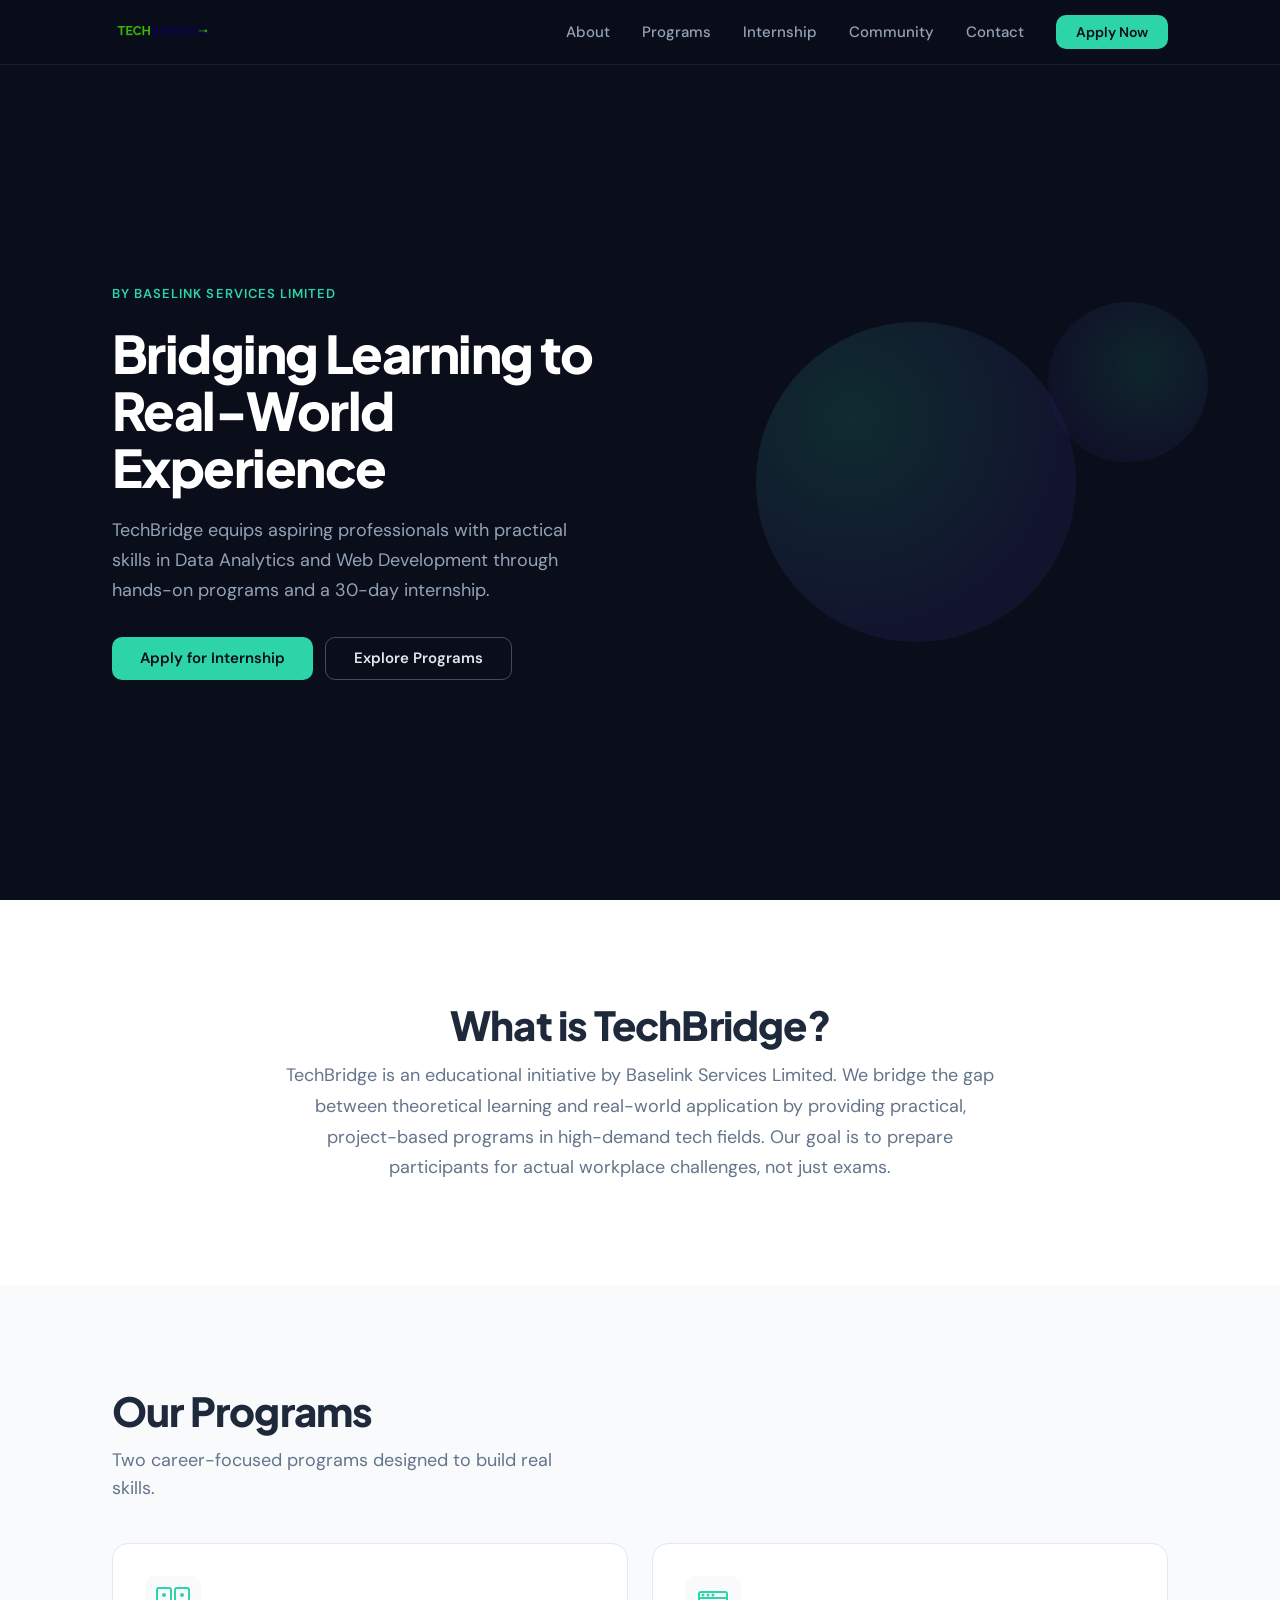
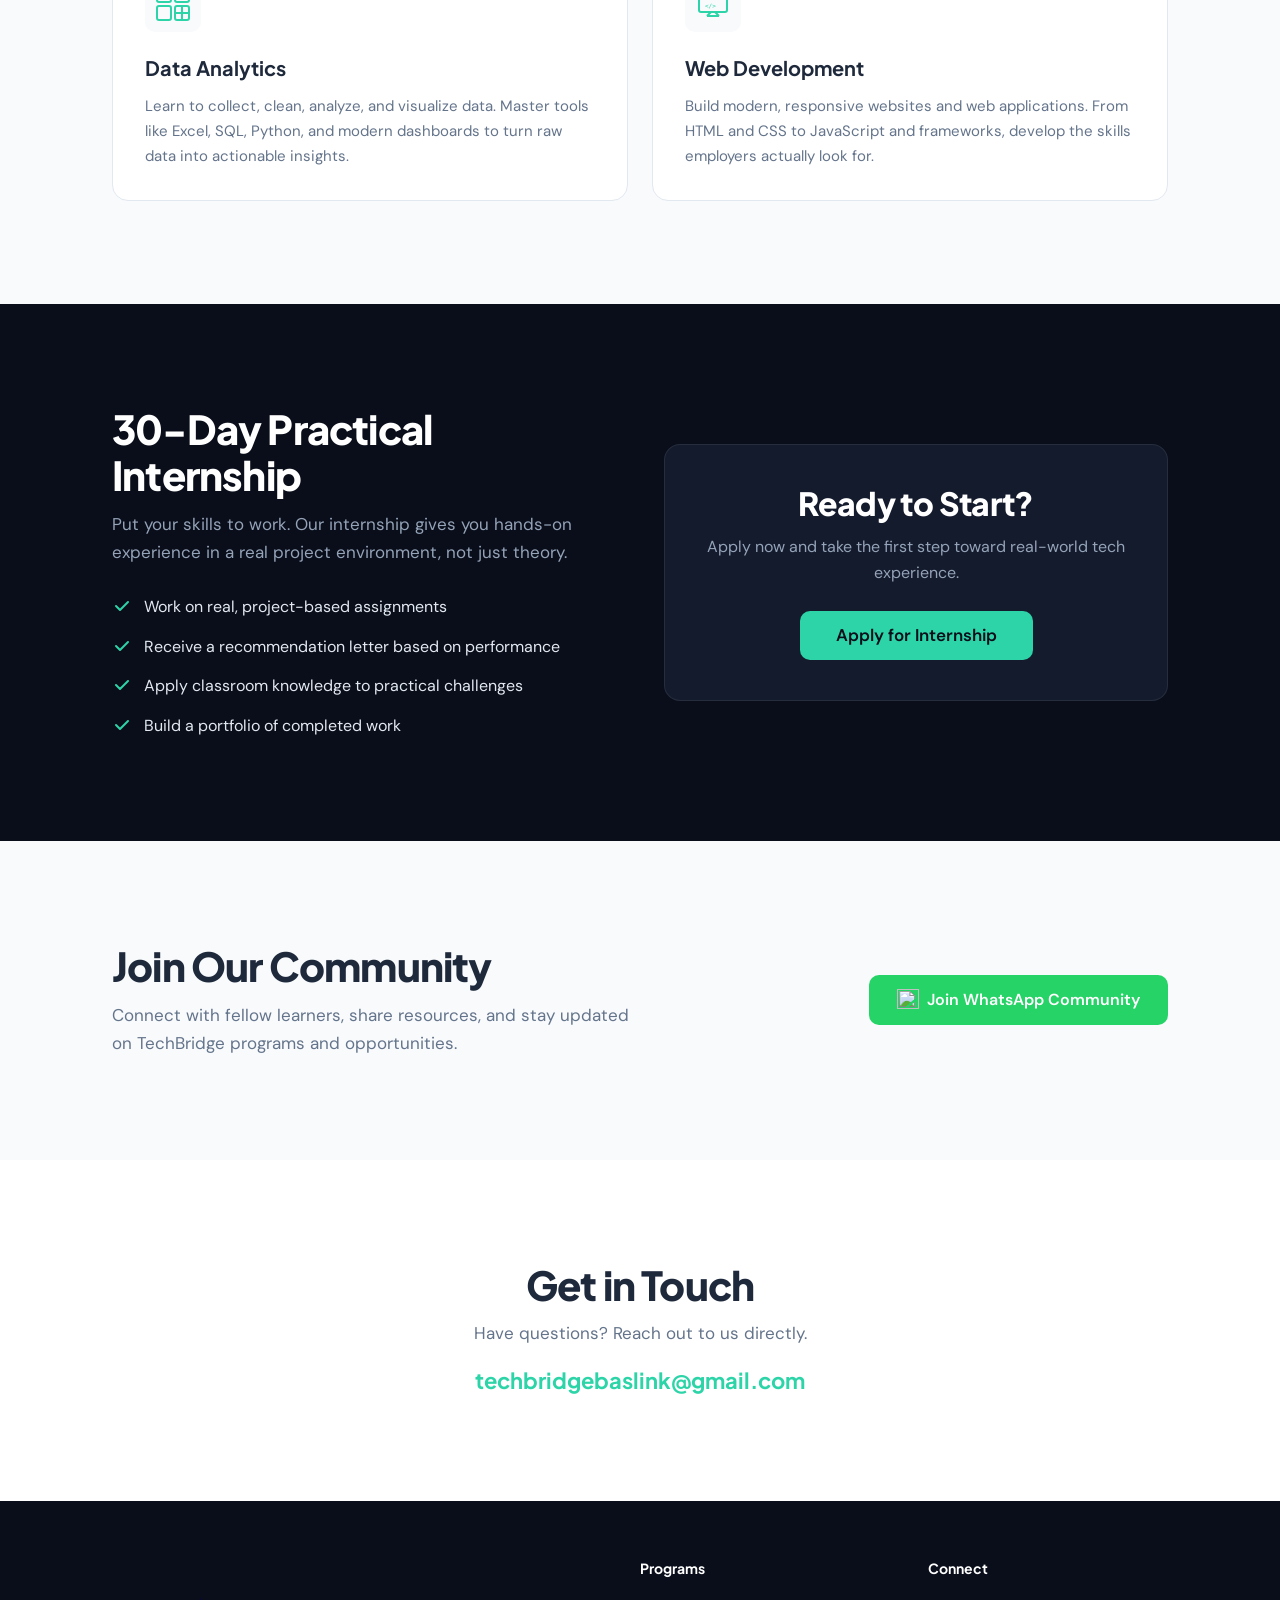
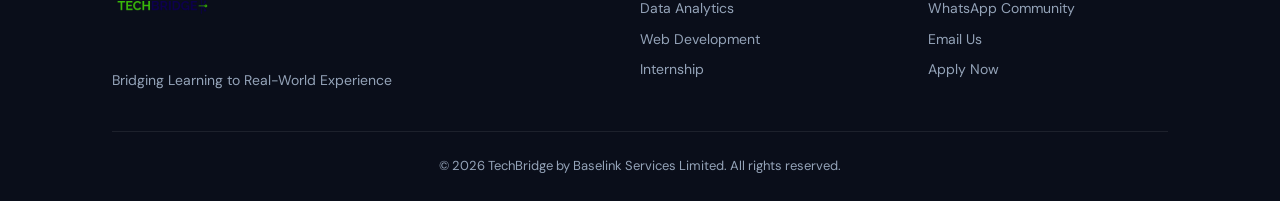
==== index.html @ 87e15a1d "Separated svgs to different files" ====
<!doctype html>
<html lang="en">
	<head>
		<meta charset="UTF-8" />
		<meta name="viewport" content="width=device-width, initial-scale=1.0" />
		<meta
			name="description"
			content="TechBridge by Baselink Services Limited - Bridging Learning to Real-World Experience through Data Analytics and Web Development programs."
		/>
		<link rel="preconnect" href="https://fonts.googleapis.com" />
		<link rel="preconnect" href="https://fonts.gstatic.com" crossorigin />
		<link
			href="https://fonts.googleapis.com/css2?family=DM+Sans:opsz,wght@9..40,400;9..40,500;9..40,600&family=Plus+Jakarta+Sans:wght@600;700;800&display=swap"
			rel="stylesheet"
		/>
		<link rel="stylesheet" href="index.css" />
		<title>TechBridge - Bridging Learning to Real-World Experience</title>
	</head>
	<body>
		<!-- Navigation -->
		<nav class="nav" id="nav">
			<div class="nav_inner">
				<a href="#" class="nav_logo">
					<img
						src="assets/techbridge-logo.png"
						alt="TechBridge"
						class="nav_logo-img"
					/>
				</a>
				<button
					class="nav_toggle"
					aria-label="Toggle navigation"
					aria-expanded="false"
				>
					<span></span><span></span><span></span>
				</button>
				<div class="nav_links">
					<a href="#about" class="nav_link">About</a>
					<a href="#programs" class="nav_link">Programs</a>
					<a href="#internship" class="nav_link">Internship</a>
					<a href="#community" class="nav_link">Community</a>
					<a href="#contact" class="nav_link">Contact</a>
					<a href="#internship" class="nav_cta btn btn-primary btn-sm"
						>Apply Now</a
					>
				</div>
			</div>
		</nav>

		<!-- Hero Section -->
		<header class="hero" id="hero">
			<div class="hero_inner">
				<div class="hero_content">
					<p class="hero_eyebrow">By Baselink Services Limited</p>
					<h1 class="hero_title">Bridging Learning to Real-World Experience</h1>
					<p class="hero_subtitle">TechBridge equips aspiring professionals with practical skills in Data Analytics and Web Development through hands-on programs and a 30-day internship.</p>
					<div class="hero_actions">
						<a href="#internship" class="btn btn-primary"
							>Apply for Internship</a
						>
						<a href="#programs" class="btn btn-outline">Explore Programs</a>
					</div>
				</div>
				<div class="hero_visual" aria-hidden="true">
					<div class="hero_shape"></div>
					<div class="hero_shape hero_shape-sm"></div>
				</div>
			</div>
		</header>

		<!-- Introduction -->
		<section class="section section-light" id="about">
			<div class="container">
				<div class="about">
					<h2 class="section_title">What is TechBridge?</h2>
					<p class="about_text">
						TechBridge is an educational initiative by Baselink Services
						Limited. We bridge the gap between theoretical learning and
						real-world application by providing practical, project-based
						programs in high-demand tech fields. Our goal is to prepare
						participants for actual workplace challenges, not just exams.
					</p>
				</div>
			</div>
		</section>

		<!-- Programs -->
		<section class="section section-alt" id="programs">
			<div class="container">
				<h2 class="section_title">Our Programs</h2>
				<p class="section_subtitle">
					Two career-focused programs designed to build real skills.
				</p>
				<div class="programs">
					<div class="program-card">
						<div class="program-card_icon" aria-hidden="true">
							<img src="assets/icons/data-analytics.svg" alt="" width="40" height="40" />
						</div>
						<h3 class="program-card_title">Data Analytics</h3>
						<p class="program-card_desc">
							Learn to collect, clean, analyze, and visualize data. Master tools
							like Excel, SQL, Python, and modern dashboards to turn raw data
							into actionable insights.
						</p>
					</div>
					<div class="program-card">
						<div class="program-card_icon" aria-hidden="true">
							<img src="assets/icons/web-development.svg" alt="" width="40" height="40" />
						</div>
						<h3 class="program-card_title">Web Development</h3>
						<p class="program-card_desc">
							Build modern, responsive websites and web applications. From HTML
							and CSS to JavaScript and frameworks, develop the skills employers
							actually look for.
						</p>
					</div>
				</div>
			</div>
		</section>

		<!-- Internship & Apply -->
		<section class="section section-dark" id="internship">
			<div class="container">
				<div class="apply">
					<div class="apply_content">
						<h2 class="section_title section_title-light">
							30-Day Practical Internship
						</h2>
						<p class="apply_intro">
							Put your skills to work. Our internship gives you hands-on
							experience in a real project environment, not just theory.
						</p>
						<ul class="apply_list">
							<li class="apply_item">
								<img src="assets/icons/checkmark.svg" alt="" width="20" height="20" class="apply_check" />
								<span>Work on real, project-based assignments</span>
							</li>
							<li class="apply_item">
								<img src="assets/icons/checkmark.svg" alt="" width="20" height="20" class="apply_check" />
								<span>Receive a recommendation letter based on performance</span>
							</li>
							<li class="apply_item">
								<img src="assets/icons/checkmark.svg" alt="" width="20" height="20" class="apply_check" />
								<span>Apply classroom knowledge to practical challenges</span>
							</li>
							<li class="apply_item">
								<img src="assets/icons/checkmark.svg" alt="" width="20" height="20" class="apply_check" />
								<span>Build a portfolio of completed work</span>
							</li>
						</ul>
					</div>
					<div class="apply_cta">
						<h3 class="apply_cta-title">Ready to Start?</h3>
						<p class="apply_cta-text">
							Apply now and take the first step toward real-world tech
							experience.
						</p>
						<a
							href="https://forms.example.com/techbridge-apply"
							class="btn btn-primary btn-lg"
							target="_blank"
							rel="noopener"
							>Apply for Internship</a
						>
					</div>
				</div>
			</div>
		</section>

		<!-- Community -->
		<section class="section section-alt" id="community">
			<div class="container">
				<div class="community">
					<div class="community_content">
						<h2 class="section_title">Join Our Community</h2>
						<p class="community_text">Connect with fellow learners, share resources, and stay updated on TechBridge programs and opportunities.</p>
					</div>
					<div class="community_action">
						<a href="https://chat.whatsapp.com/techbridge" class="btn btn-whatsapp" target="_blank" rel="noopener">
							<img src="assets/icons/whatsapp.svg" alt="" width="22" height="22" />
							Join WhatsApp Community
						</a>
					</div>
				</div>
			</div>
		</section>

		<!-- Contact -->
		<section class="section section-light" id="contact">
			<div class="container">
				<div class="contact">
					<h2 class="section_title">Get in Touch</h2>
					<p class="contact_text">Have questions? Reach out to us directly.</p>
					<a href="mailto:techbridgebaslink@gmail.com" class="contact_email">techbridgebaslink@gmail.com</a>
				</div>
			</div>
		</section>

		<!-- Footer -->
		<footer class="footer">
			<div class="container">
				<div class="footer_inner">
					<div class="footer_brand">
						<img
							src="assets/techbridge-logo.png"
							alt="TechBridge"
							class="footer_logo"
						/>
						<p class="footer_tagline">
							Bridging Learning to Real-World Experience
						</p>
					</div>
					<div class="footer_links">
						<h4 class="footer_heading">Programs</h4>
						<a href="#programs" class="footer_link">Data Analytics</a>
						<a href="#programs" class="footer_link">Web Development</a>
						<a href="#internship" class="footer_link">Internship</a>
					</div>
					<div class="footer_links">
						<h4 class="footer_heading">Connect</h4>
						<a href="#community" class="footer_link">WhatsApp Community</a>
						<a href="mailto:techbridgebaslink@gmail.com" class="footer_link"
							>Email Us</a
						>
						<a href="#internship" class="footer_link">Apply Now</a>
					</div>
				</div>
				<div class="footer_bottom">
					<p>
						&copy; 2026 TechBridge by Baselink Services Limited. All rights
						reserved.
					</p>
				</div>
			</div>
		</footer>

		<script>
			const toggle = document.querySelector(".nav_toggle");
			const navLinks = document.querySelector(".nav_links");
			toggle.addEventListener("click", () => {
				const expanded = toggle.getAttribute("aria-expanded") === "true";
				toggle.setAttribute("aria-expanded", !expanded);
				navLinks.classList.toggle("nav_links-open");
			});
			document.querySelectorAll(".nav_link, .nav_cta").forEach((link) => {
				link.addEventListener("click", () => {
					toggle.setAttribute("aria-expanded", "false");
					navLinks.classList.remove("nav_links-open");
				});
			});
		</script>
	</body>
</html>
---- index.css ----
:root {
	--color-dark: #0a0e1a;
	--color-dark-card: #141b2d;
	--color-green: #2dd4a8;
	--color-green-hover: #25b892;
	--color-light: #f8fafc;
	--color-white: #ffffff;
	--color-text: #1e293b;
	--color-text-muted: #64748b;
	--color-text-light: #e2e8f0;
	--color-text-dim: #94a3b8;
	--color-border: #e2e8f0;
	--color-whatsapp: #25d366;
	--color-whatsapp-hover: #1da851;
	--font-display: "Plus Jakarta Sans", system-ui, sans-serif;
	--font-body: "DM Sans", system-ui, sans-serif;
	--section-py: clamp(4rem, 8vw, 7rem);
	--container-px: clamp(1.25rem, 4vw, 2rem);
	--container-max: 1120px;
	--ease: cubic-bezier(0.16, 1, 0.3, 1);
	--duration: 0.3s;
	--radius: 10px;
	--radius-lg: 16px;
}

*,
*::before,
*::after {
	box-sizing: border-box;
	margin: 0;
	padding: 0;
}
html {
	scroll-behavior: smooth;
	-webkit-text-size-adjust: 100%;
}
body {
	font-family: var(--font-body);
	font-size: 1rem;
	line-height: 1.6;
	color: var(--color-text);
	background: var(--color-white);
	-webkit-font-smoothing: antialiased;
}
img {
	display: block;
	max-width: 100%;
	height: auto;
}
a {
	color: inherit;
	text-decoration: none;
}
ul {
	list-style: none;
}

.container {
	width: 100%;
	max-width: var(--container-max);
	margin: 0 auto;
	padding-inline: var(--container-px);
}

/* Typography */
.section_title {
	font-family: var(--font-display);
	font-weight: 800;
	font-size: clamp(1.75rem, 4vw, 2.5rem);
	line-height: 1.15;
	letter-spacing: -0.02em;
	color: var(--color-text);
	margin-bottom: 0.75rem;
}
.section_title-light {
	color: var(--color-white);
}
.section_subtitle {
	font-size: 1.125rem;
	color: var(--color-text-muted);
	max-width: 480px;
}

/* Buttons */
.btn {
	display: inline-flex;
	align-items: center;
	justify-content: center;
	gap: 0.5rem;
	font-family: var(--font-body);
	font-weight: 600;
	font-size: 0.9375rem;
	line-height: 1;
	border: none;
	border-radius: var(--radius);
	cursor: pointer;
	transition:
		background var(--duration) var(--ease),
		transform 0.15s var(--ease),
		box-shadow var(--duration) var(--ease);
	white-space: nowrap;
}
.btn:active {
	transform: scale(0.97);
}
.btn-primary {
	background: var(--color-green);
	color: var(--color-dark);
	padding: 0.875rem 1.75rem;
}
.btn-primary:hover {
	background: var(--color-green-hover);
	box-shadow: 0 4px 24px rgba(45, 212, 168, 0.3);
}
.btn-outline {
	background: transparent;
	color: var(--color-text-light);
	border: 1.5px solid rgba(255, 255, 255, 0.25);
	padding: 0.8125rem 1.75rem;
}
.btn-outline:hover {
	border-color: rgba(255, 255, 255, 0.5);
	background: rgba(255, 255, 255, 0.06);
}
.btn-sm {
	padding: 0.625rem 1.25rem;
	font-size: 0.875rem;
}
.btn-lg {
	padding: 1rem 2.25rem;
	font-size: 1.0625rem;
}
.btn-whatsapp {
	background: var(--color-whatsapp);
	color: var(--color-white);
	padding: 0.875rem 1.75rem;
	font-size: 1rem;
}
.btn-whatsapp:hover {
	background: var(--color-whatsapp-hover);
	box-shadow: 0 4px 24px rgba(37, 211, 102, 0.3);
}

/* Navigation */
.nav {
	position: fixed;
	top: 0;
	left: 0;
	right: 0;
	z-index: 100;
	background: rgba(10, 14, 26, 0.92);
	backdrop-filter: blur(12px);
	-webkit-backdrop-filter: blur(12px);
	border-bottom: 1px solid rgba(255, 255, 255, 0.08);
}
.nav_inner {
	max-width: var(--container-max);
	margin: 0 auto;
	display: flex;
	align-items: center;
	justify-content: space-between;
	padding: 0 var(--container-px);
	height: 64px;
}
.nav_logo {
	flex-shrink: 0;
}
.nav_logo-img {
	height: 100px;
	width: auto;
}
.nav_links {
	display: flex;
	align-items: center;
	gap: 2rem;
}
.nav_link {
	font-size: 0.9375rem;
	font-weight: 500;
	color: var(--color-text-dim);
	transition: color var(--duration) var(--ease);
}
.nav_link:hover {
	color: var(--color-white);
}
.nav_toggle {
	display: none;
	flex-direction: column;
	gap: 5px;
	background: none;
	border: none;
	cursor: pointer;
	padding: 4px;
	z-index: 110;
}
.nav_toggle span {
	display: block;
	width: 22px;
	height: 2px;
	background: var(--color-text-light);
	border-radius: 2px;
	transition:
		transform var(--duration) var(--ease),
		opacity var(--duration) var(--ease);
}
.nav_toggle[aria-expanded="true"] span:nth-child(1) {
	transform: translateY(7px) rotate(45deg);
}
.nav_toggle[aria-expanded="true"] span:nth-child(2) {
	opacity: 0;
}
.nav_toggle[aria-expanded="true"] span:nth-child(3) {
	transform: translateY(-7px) rotate(-45deg);
}

/* Hero */
.hero {
	background: var(--color-dark);
	position: relative;
	overflow: hidden;
	padding-top: 64px;
}
.hero_inner {
	max-width: var(--container-max);
	margin: 0 auto;
	padding: clamp(3rem, 8vw, 6rem) var(--container-px);
	display: grid;
	grid-template-columns: 1fr 1fr;
	align-items: center;
	gap: 3rem;
	min-height: calc(100dvh - 64px);
}
.hero_eyebrow {
	font-family: var(--font-body);
	font-size: 0.8125rem;
	font-weight: 600;
	letter-spacing: 0.08em;
	text-transform: uppercase;
	color: var(--color-green);
	margin-bottom: 1.25rem;
}
.hero_title {
	font-family: var(--font-display);
	font-weight: 800;
	font-size: clamp(2rem, 5vw, 3.25rem);
	line-height: 1.1;
	letter-spacing: -0.03em;
	color: var(--color-white);
	margin-bottom: 1.25rem;
	max-width: 540px;
}
.hero_subtitle {
	font-size: clamp(1rem, 2vw, 1.125rem);
	line-height: 1.65;
	color: var(--color-text-dim);
	max-width: 480px;
	margin-bottom: 2rem;
}
.hero_actions {
	display: flex;
	flex-wrap: wrap;
	gap: 0.75rem;
}
.hero_visual {
	display: flex;
	align-items: center;
	justify-content: center;
	position: relative;
}
.hero_shape {
	width: 320px;
	height: 320px;
	border-radius: 50%;
	background: radial-gradient(
		circle at 30% 30%,
		rgba(45, 212, 168, 0.15),
		rgba(30, 27, 75, 0.4) 70%
	);
	position: relative;
}
.hero_shape-sm {
	position: absolute;
	width: 160px;
	height: 160px;
	top: -20px;
	right: -40px;
	background: radial-gradient(
		circle at 60% 40%,
		rgba(45, 212, 168, 0.12),
		rgba(30, 27, 75, 0.3) 70%
	);
}

/* Sections */
.section {
	padding: var(--section-py) 0;
}
.section-light {
	background: var(--color-white);
}
.section-alt {
	background: var(--color-light);
}
.section-dark {
	background: var(--color-dark);
}

/* About */
.about {
	max-width: 720px;
	margin: 0 auto;
	text-align: center;
}
.about_text {
	font-size: 1.125rem;
	line-height: 1.7;
	color: var(--color-text-muted);
}

/* Programs */
.programs {
	display: grid;
	grid-template-columns: 1fr 1fr;
	gap: 1.5rem;
	margin-top: 2.5rem;
}
.program-card {
	background: var(--color-white);
	border: 1px solid var(--color-border);
	border-radius: var(--radius-lg);
	padding: 2rem;
	transition:
		box-shadow var(--duration) var(--ease),
		transform var(--duration) var(--ease);
}
.program-card:hover {
	box-shadow: 0 8px 32px rgba(0, 0, 0, 0.06);
	transform: translateY(-2px);
}
.program-card_icon {
	width: 56px;
	height: 56px;
	display: flex;
	align-items: center;
	justify-content: center;
	background: var(--color-light);
	border-radius: var(--radius);
	color: var(--color-green);
	margin-bottom: 1.25rem;
}
.program-card_title {
	font-family: var(--font-display);
	font-weight: 700;
	font-size: 1.25rem;
	margin-bottom: 0.625rem;
	color: var(--color-text);
}
.program-card_desc {
	font-size: 0.9375rem;
	line-height: 1.65;
	color: var(--color-text-muted);
}

/* Apply */
.apply {
	display: grid;
	grid-template-columns: 1fr 1fr;
	gap: 3rem;
	align-items: center;
}
.apply_intro {
	font-size: 1.0625rem;
	line-height: 1.65;
	color: var(--color-text-dim);
	margin-bottom: 1.75rem;
}
.apply_list {
	display: flex;
	flex-direction: column;
	gap: 0.875rem;
}
.apply_item {
	display: flex;
	align-items: flex-start;
	gap: 0.75rem;
	font-size: 1rem;
	color: var(--color-text-light);
}
.apply_check {
	flex-shrink: 0;
	width: 20px;
	height: 20px;
	margin-top: 2px;
}
.apply_cta {
	background: var(--color-dark-card);
	border: 1px solid rgba(255, 255, 255, 0.08);
	border-radius: var(--radius-lg);
	padding: 2.5rem;
	text-align: center;
}
.apply_cta-title {
	font-family: var(--font-display);
	font-weight: 800;
	font-size: clamp(1.5rem, 3vw, 2rem);
	line-height: 1.15;
	letter-spacing: -0.02em;
	color: var(--color-white);
	margin-bottom: 0.75rem;
}
.apply_cta-text {
	font-size: 1rem;
	line-height: 1.65;
	color: var(--color-text-dim);
	margin-bottom: 1.5rem;
}

/* Community */
.community {
	display: grid;
	grid-template-columns: 1fr auto;
	gap: 2rem;
	align-items: center;
}
.community_text {
	font-size: 1.0625rem;
	line-height: 1.65;
	color: var(--color-text-muted);
	max-width: 520px;
}
.community_action {
	flex-shrink: 0;
}

/* Contact */
.contact {
	text-align: center;
}
.contact_text {
	font-size: 1.0625rem;
	color: var(--color-text-muted);
	margin-bottom: 1rem;
}
.contact_email {
	display: inline-block;
	font-family: var(--font-display);
	font-weight: 700;
	font-size: clamp(1rem, 2.5vw, 1.375rem);
	color: var(--color-green);
	transition: opacity var(--duration) var(--ease);
}
.contact_email:hover {
	opacity: 0.8;
}

/* Footer */
.footer {
	background: var(--color-dark);
	padding: 3.5rem 0 1.5rem;
}
.footer_inner {
	display: grid;
	grid-template-columns: 2fr 1fr 1fr;
	gap: 3rem;
	padding-bottom: 2.5rem;
	border-bottom: 1px solid rgba(255, 255, 255, 0.08);
}
.footer_logo {
	height: 100px;
	width: auto;
	margin-bottom: 0.75rem;
}
.footer_tagline {
	font-size: 0.875rem;
	color: var(--color-text-dim);
	max-width: 280px;
}
.footer_heading {
	font-family: var(--font-display);
	font-weight: 700;
	font-size: 0.875rem;
	color: var(--color-white);
	margin-bottom: 0.875rem;
}
.footer_link {
	display: block;
	font-size: 0.875rem;
	color: var(--color-text-dim);
	padding: 0.25rem 0;
	transition: color var(--duration) var(--ease);
}
.footer_link:hover {
	color: var(--color-green);
}
.footer_bottom {
	padding-top: 1.5rem;
	text-align: center;
	font-size: 0.8125rem;
	color: var(--color-text-dim);
}

/* Responsive */
@media (max-width: 1024px) {
	.hero_inner {
		grid-template-columns: 1fr;
		text-align: center;
		min-height: auto;
		padding-block: 3rem;
	}
	.hero_title {
		max-width: none;
	}
	.hero_subtitle {
		max-width: none;
	}
	.hero_actions {
		justify-content: center;
	}
	.hero_visual {
		display: none;
	}
	.apply {
		grid-template-columns: 1fr;
		text-align: center;
	}
	.community_text {
		margin-inline: auto;
	}
	.community_action {
		justify-content: center;
		display: flex;
	}
	.footer_inner {
		grid-template-columns: 1fr 1fr;
		gap: 2rem;
	}
	.footer_brand {
		grid-column: 1 / -1;
	}
}

@media (max-width: 768px) {
	.nav_toggle {
		display: flex;
	}
	.nav_links {
		position: fixed;
		inset: 0;
		background: rgba(10, 14, 26, 0.95);
		flex-direction: column;
		align-items: center;
		justify-content: center;
		gap: 2rem;
		opacity: 0;
		pointer-events: none;
		transition: opacity var(--duration) var(--ease);
		z-index: 100;
	}
	.nav_links-open {
		opacity: 1;
		pointer-events: auto;
	}
	.nav_link {
		font-size: 1.25rem;
	}
	.programs {
		grid-template-columns: 1fr;
	}
	.footer_inner {
		grid-template-columns: 1fr;
		gap: 2rem;
		text-align: center;
	}
	.footer_tagline {
		max-width: none;
	}
}

@media (max-width: 480px) {
	.hero_actions {
		flex-direction: column;
		width: 100%;
	}
	.hero_actions .btn {
		width: 100%;
	}
	.apply_cta {
		padding: 2rem 1.5rem;
	}
}

@media (prefers-reduced-motion: reduce) {
	html {
		scroll-behavior: auto;
	}
	*,
	*::before,
	*::after {
		transition-duration: 0.01ms !important;
		animation-duration: 0.01ms !important;
	}
}
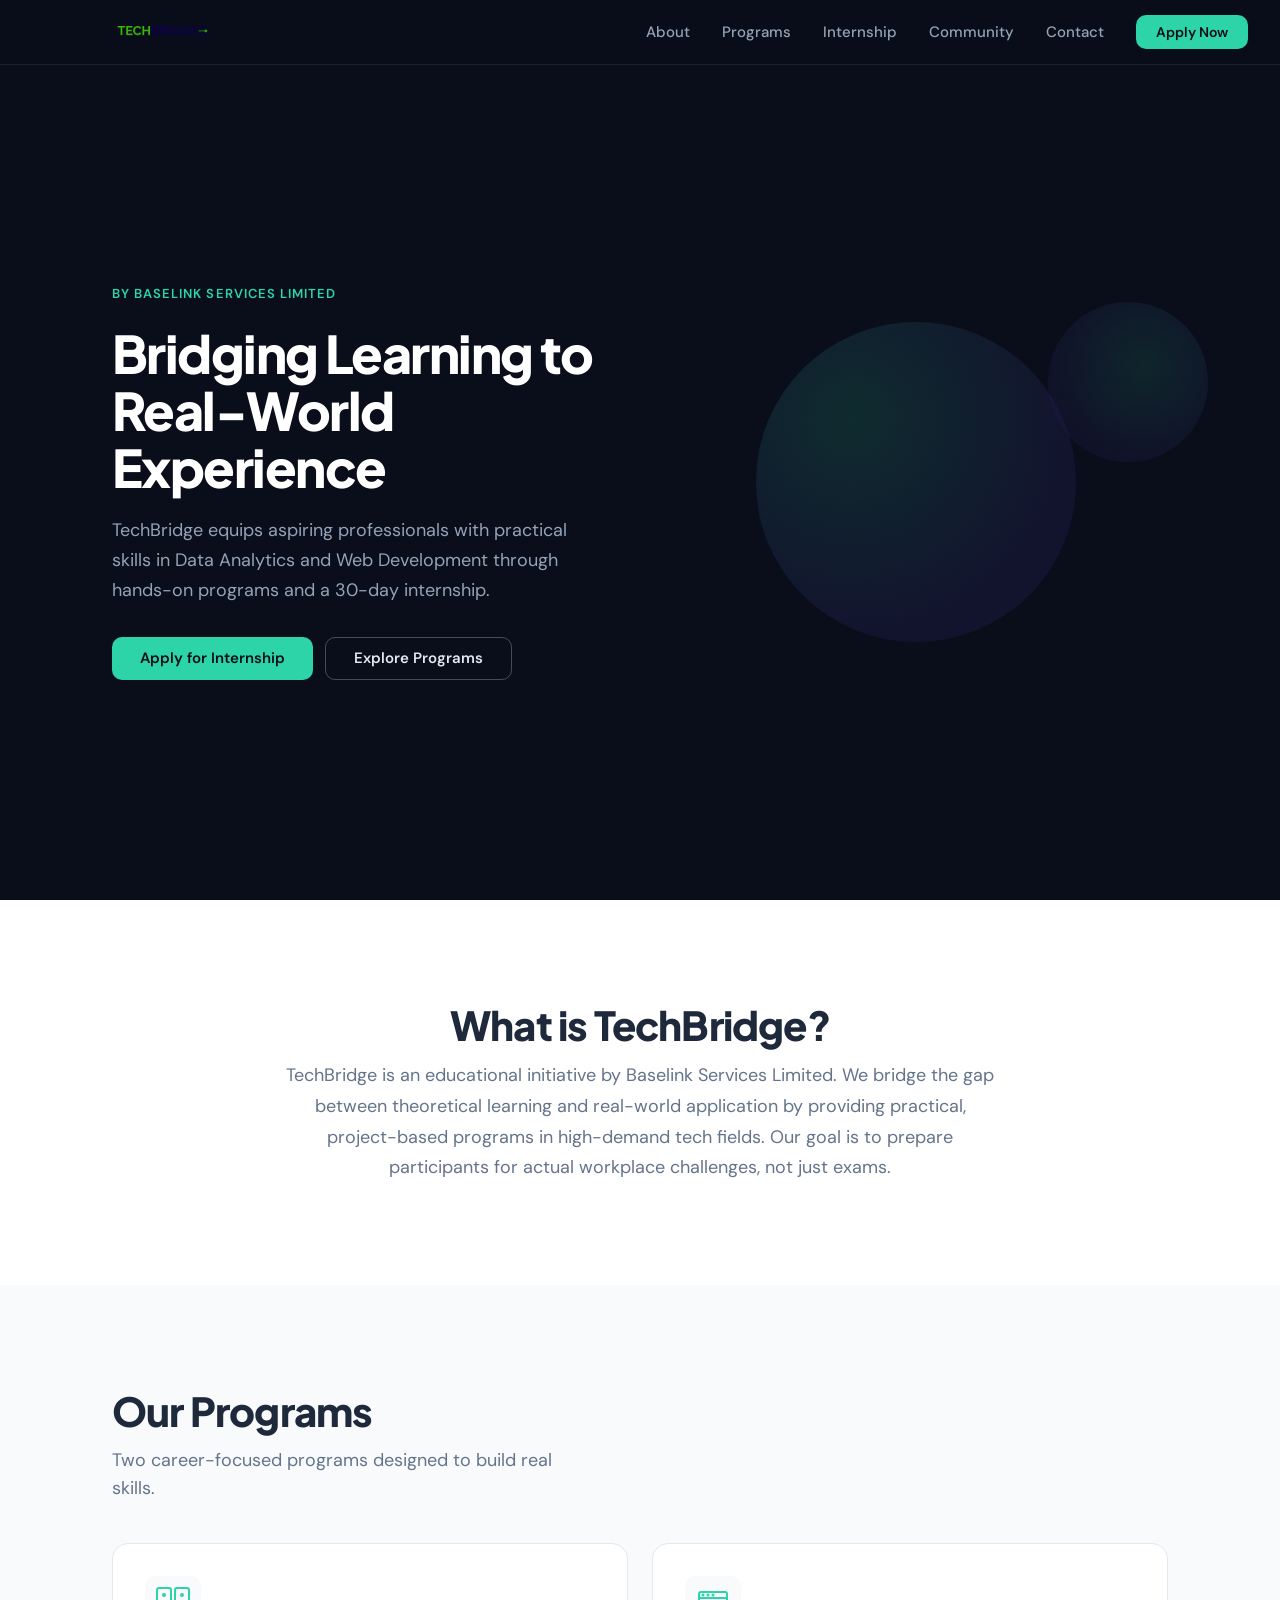
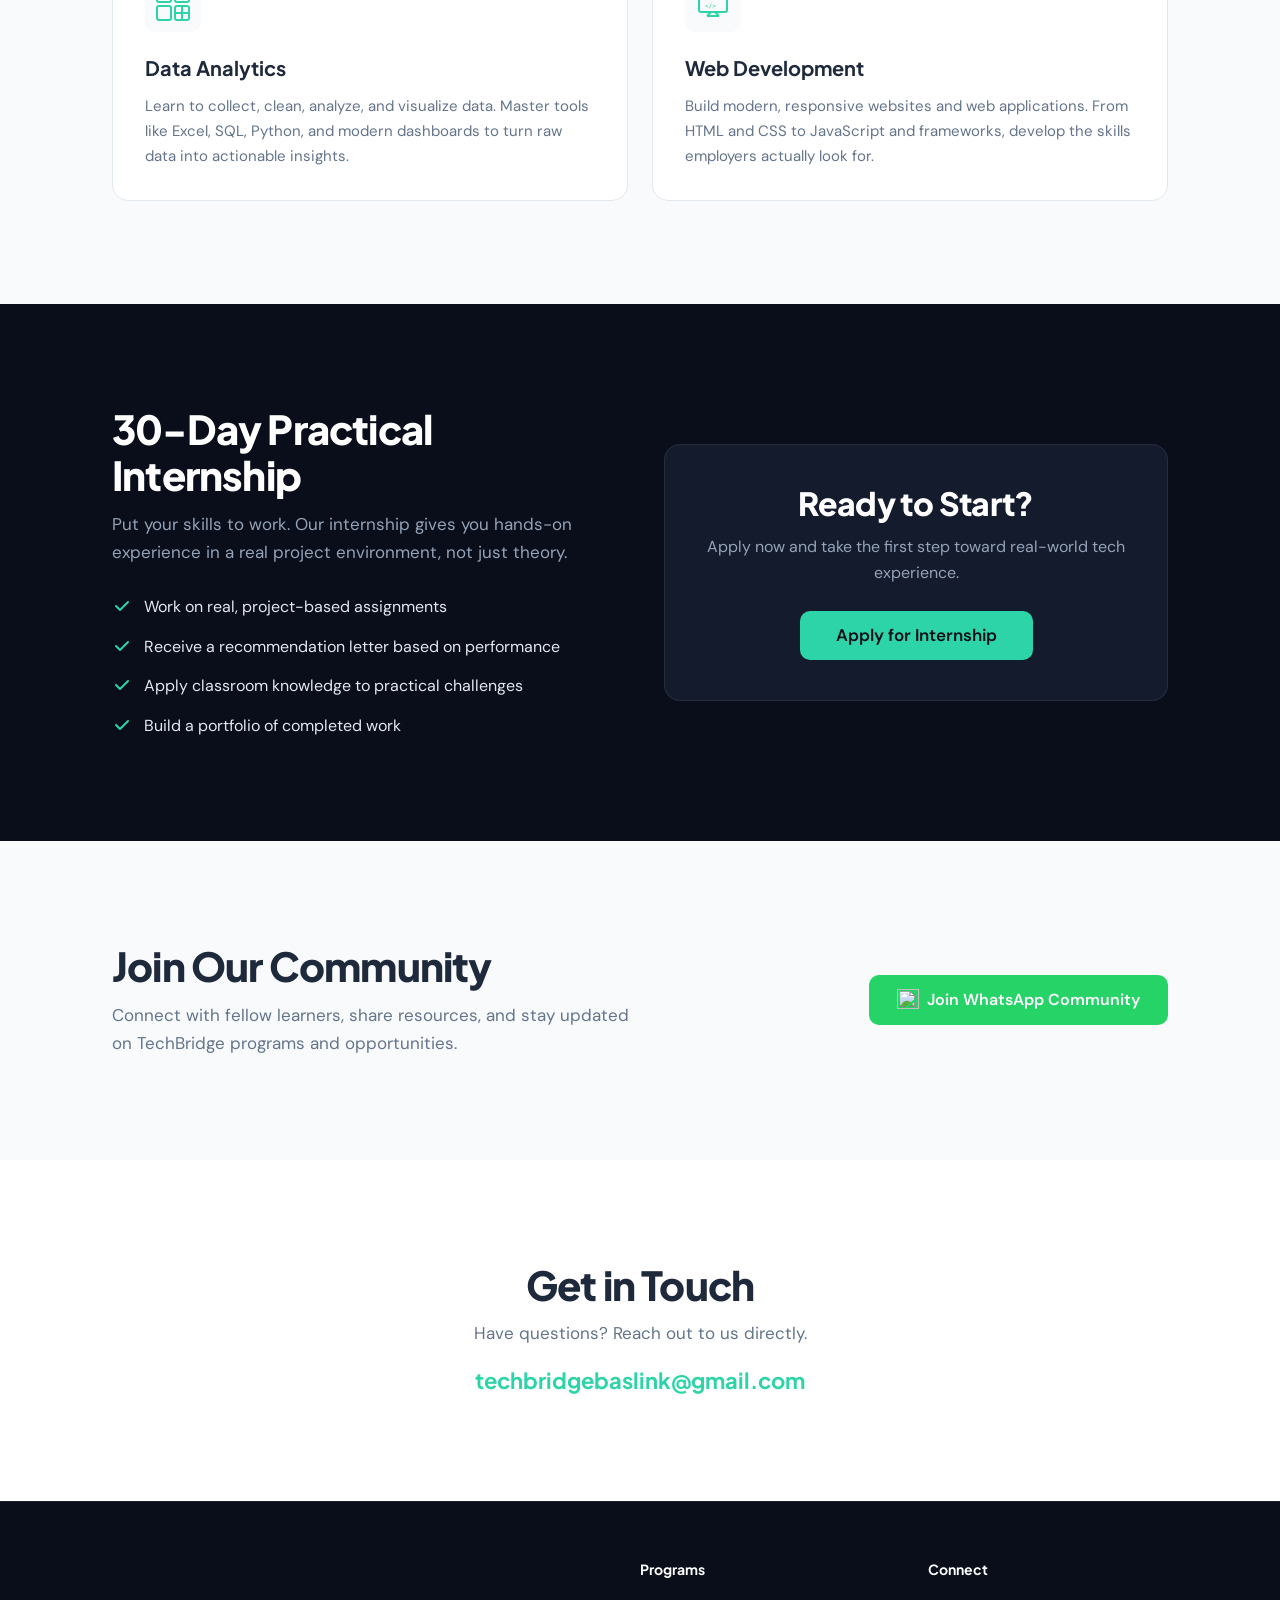
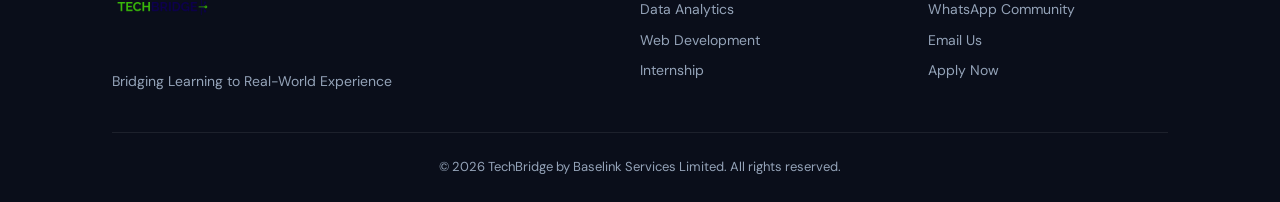
==== commit ccf50eae: "Add responsive navigation and new programs page with detailed program information" ====
--- a/index.html
+++ b/index.html
@@ -34,18 +34,22 @@
 				>
 					<span></span><span></span><span></span>
 				</button>
-				<div class="nav_links">
-					<a href="#about" class="nav_link">About</a>
-					<a href="#programs" class="nav_link">Programs</a>
-					<a href="#internship" class="nav_link">Internship</a>
-					<a href="#community" class="nav_link">Community</a>
-					<a href="#contact" class="nav_link">Contact</a>
-					<a href="#internship" class="nav_cta btn btn-primary btn-sm"
-						>Apply Now</a
-					>
-				</div>
 			</div>
 		</nav>
+		<div class="nav_links">
+			<button class="nav_close" aria-label="Close navigation menu">
+				<span></span>
+				<span></span>
+			</button>
+			<a href="#about" class="nav_link">About</a>
+			<a href="programs.html" class="nav_link">Programs</a>
+			<a href="#internship" class="nav_link">Internship</a>
+			<a href="#community" class="nav_link">Community</a>
+			<a href="#contact" class="nav_link">Contact</a>
+			<a href="#internship" class="nav_cta btn btn-primary btn-sm"
+				>Apply Now</a
+			>
+		</div>
 
 		<!-- Hero Section -->
 		<header class="hero" id="hero">
@@ -53,12 +57,16 @@
 				<div class="hero_content">
 					<p class="hero_eyebrow">By Baselink Services Limited</p>
 					<h1 class="hero_title">Bridging Learning to Real-World Experience</h1>
-					<p class="hero_subtitle">TechBridge equips aspiring professionals with practical skills in Data Analytics and Web Development through hands-on programs and a 30-day internship.</p>
+					<p class="hero_subtitle">
+						TechBridge equips aspiring professionals with practical skills in
+						Data Analytics and Web Development through hands-on programs and a
+						30-day internship.
+					</p>
 					<div class="hero_actions">
 						<a href="#internship" class="btn btn-primary"
 							>Apply for Internship</a
 						>
-						<a href="#programs" class="btn btn-outline">Explore Programs</a>
+						<a href="programs.html" class="btn btn-outline">Explore Programs</a>
 					</div>
 				</div>
 				<div class="hero_visual" aria-hidden="true">
@@ -92,9 +100,14 @@
 					Two career-focused programs designed to build real skills.
 				</p>
 				<div class="programs">
-					<div class="program-card">
+					<a href="programs.html#data-analytics" class="program-card">
 						<div class="program-card_icon" aria-hidden="true">
-							<img src="assets/icons/data-analytics.svg" alt="" width="40" height="40" />
+							<img
+								src="assets/icons/data-analytics.svg"
+								alt=""
+								width="40"
+								height="40"
+							/>
 						</div>
 						<h3 class="program-card_title">Data Analytics</h3>
 						<p class="program-card_desc">
@@ -102,10 +115,15 @@
 							like Excel, SQL, Python, and modern dashboards to turn raw data
 							into actionable insights.
 						</p>
-					</div>
-					<div class="program-card">
+					</a>
+					<a href="programs.html#web-development" class="program-card">
 						<div class="program-card_icon" aria-hidden="true">
-							<img src="assets/icons/web-development.svg" alt="" width="40" height="40" />
+							<img
+								src="assets/icons/web-development.svg"
+								alt=""
+								width="40"
+								height="40"
+							/>
 						</div>
 						<h3 class="program-card_title">Web Development</h3>
 						<p class="program-card_desc">
@@ -113,7 +131,7 @@
 							and CSS to JavaScript and frameworks, develop the skills employers
 							actually look for.
 						</p>
-					</div>
+					</a>
 				</div>
 			</div>
 		</section>
@@ -132,19 +150,45 @@
 						</p>
 						<ul class="apply_list">
 							<li class="apply_item">
-								<img src="assets/icons/checkmark.svg" alt="" width="20" height="20" class="apply_check" />
+								<img
+									src="assets/icons/checkmark.svg"
+									alt=""
+									width="20"
+									height="20"
+									class="apply_check"
+								/>
 								<span>Work on real, project-based assignments</span>
 							</li>
 							<li class="apply_item">
-								<img src="assets/icons/checkmark.svg" alt="" width="20" height="20" class="apply_check" />
-								<span>Receive a recommendation letter based on performance</span>
+								<img
+									src="assets/icons/checkmark.svg"
+									alt=""
+									width="20"
+									height="20"
+									class="apply_check"
+								/>
+								<span
+									>Receive a recommendation letter based on performance</span
+								>
 							</li>
 							<li class="apply_item">
-								<img src="assets/icons/checkmark.svg" alt="" width="20" height="20" class="apply_check" />
+								<img
+									src="assets/icons/checkmark.svg"
+									alt=""
+									width="20"
+									height="20"
+									class="apply_check"
+								/>
 								<span>Apply classroom knowledge to practical challenges</span>
 							</li>
 							<li class="apply_item">
-								<img src="assets/icons/checkmark.svg" alt="" width="20" height="20" class="apply_check" />
+								<img
+									src="assets/icons/checkmark.svg"
+									alt=""
+									width="20"
+									height="20"
+									class="apply_check"
+								/>
 								<span>Build a portfolio of completed work</span>
 							</li>
 						</ul>
@@ -156,7 +200,7 @@
 							experience.
 						</p>
 						<a
-							href="https://forms.example.com/techbridge-apply"
+							href="https://forms.gle/8EbdSy5ttGfLZfjv5?utm_source=chatgpt.com"
 							class="btn btn-primary btn-lg"
 							target="_blank"
 							rel="noopener"
@@ -173,11 +217,24 @@
 				<div class="community">
 					<div class="community_content">
 						<h2 class="section_title">Join Our Community</h2>
-						<p class="community_text">Connect with fellow learners, share resources, and stay updated on TechBridge programs and opportunities.</p>
+						<p class="community_text">
+							Connect with fellow learners, share resources, and stay updated on
+							TechBridge programs and opportunities.
+						</p>
 					</div>
 					<div class="community_action">
-						<a href="https://chat.whatsapp.com/techbridge" class="btn btn-whatsapp" target="_blank" rel="noopener">
-							<img src="assets/icons/whatsapp.svg" alt="" width="22" height="22" />
+						<a
+							href="https://chat.whatsapp.com/DFoiANlw4hu0BIyVHku70r"
+							class="btn btn-whatsapp"
+							target="_blank"
+							rel="noopener"
+						>
+							<img
+								src="assets/icons/whatsapp.svg"
+								alt=""
+								width="22"
+								height="22"
+							/>
 							Join WhatsApp Community
 						</a>
 					</div>
@@ -191,7 +248,9 @@
 				<div class="contact">
 					<h2 class="section_title">Get in Touch</h2>
 					<p class="contact_text">Have questions? Reach out to us directly.</p>
-					<a href="mailto:techbridgebaslink@gmail.com" class="contact_email">techbridgebaslink@gmail.com</a>
+					<a href="mailto:techbridgebaslink@gmail.com" class="contact_email"
+						>techbridgebaslink@gmail.com</a
+					>
 				</div>
 			</div>
 		</section>
@@ -212,8 +271,12 @@
 					</div>
 					<div class="footer_links">
 						<h4 class="footer_heading">Programs</h4>
-						<a href="#programs" class="footer_link">Data Analytics</a>
-						<a href="#programs" class="footer_link">Web Development</a>
+						<a href="programs.html#data-analytics" class="footer_link"
+							>Data Analytics</a
+						>
+						<a href="programs.html#web-development" class="footer_link"
+							>Web Development</a
+						>
 						<a href="#internship" class="footer_link">Internship</a>
 					</div>
 					<div class="footer_links">
@@ -237,10 +300,15 @@
 		<script>
 			const toggle = document.querySelector(".nav_toggle");
 			const navLinks = document.querySelector(".nav_links");
+			const closeBtn = document.querySelector(".nav_close");
 			toggle.addEventListener("click", () => {
 				const expanded = toggle.getAttribute("aria-expanded") === "true";
 				toggle.setAttribute("aria-expanded", !expanded);
 				navLinks.classList.toggle("nav_links-open");
+			});
+			closeBtn.addEventListener("click", () => {
+				toggle.setAttribute("aria-expanded", "false");
+				navLinks.classList.remove("nav_links-open");
 			});
 			document.querySelectorAll(".nav_link, .nav_cta").forEach((link) => {
 				link.addEventListener("click", () => {
--- a/index.css
+++ b/index.css
@@ -161,6 +161,7 @@
 	justify-content: space-between;
 	padding: 0 var(--container-px);
 	height: 64px;
+	position: relative;
 }
 .nav_logo {
 	flex-shrink: 0;
@@ -170,9 +171,14 @@
 	width: auto;
 }
 .nav_links {
+	position: fixed;
+	top: 0;
+	right: var(--container-px);
+	height: 64px;
 	display: flex;
 	align-items: center;
 	gap: 2rem;
+	z-index: 101;
 }
 .nav_link {
 	font-size: 0.9375rem;
@@ -211,6 +217,37 @@
 }
 .nav_toggle[aria-expanded="true"] span:nth-child(3) {
 	transform: translateY(-7px) rotate(-45deg);
+}
+.nav_close {
+	display: none;
+	position: absolute;
+	top: 1.25rem;
+	right: 1.25rem;
+	width: 40px;
+	height: 40px;
+	background: rgba(255, 255, 255, 0.1);
+	border: none;
+	border-radius: 50%;
+	cursor: pointer;
+	align-items: center;
+	justify-content: center;
+	transition: background var(--duration) var(--ease);
+}
+.nav_close:hover {
+	background: rgba(255, 255, 255, 0.2);
+}
+.nav_close span {
+	position: absolute;
+	width: 20px;
+	height: 2px;
+	background: var(--color-text-light);
+	border-radius: 2px;
+}
+.nav_close span:nth-child(1) {
+	transform: rotate(45deg);
+}
+.nav_close span:nth-child(2) {
+	transform: rotate(-45deg);
 }
 
 /* Hero */
@@ -325,10 +362,12 @@
 	margin-top: 2.5rem;
 }
 .program-card {
+	display: block;
 	background: var(--color-white);
 	border: 1px solid var(--color-border);
 	border-radius: var(--radius-lg);
 	padding: 2rem;
+	text-decoration: none;
 	transition:
 		box-shadow var(--duration) var(--ease),
 		transform var(--duration) var(--ease);
@@ -457,6 +496,7 @@
 .footer {
 	background: var(--color-dark);
 	padding: 3.5rem 0 1.5rem;
+	border-top: 1px solid rgba(255, 255, 255, 0.08);
 }
 .footer_inner {
 	display: grid;
@@ -499,6 +539,332 @@
 	color: var(--color-text-dim);
 }
 
+/* Programs Page */
+.programs-hero {
+	background: var(--color-dark);
+	position: relative;
+	overflow: hidden;
+	padding-top: 64px;
+}
+.programs-hero_inner {
+	max-width: var(--container-max);
+	margin: 0 auto;
+	padding: clamp(3rem, 8vw, 6rem) var(--container-px);
+	display: grid;
+	grid-template-columns: 1fr 1fr;
+	align-items: center;
+	gap: 3rem;
+	min-height: calc(100dvh - 64px);
+}
+.programs-hero_content {
+	max-width: 540px;
+}
+.programs-hero_shapes {
+	display: flex;
+	align-items: center;
+	justify-content: center;
+	position: relative;
+}
+.programs-hero_shape {
+	width: 320px;
+	height: 320px;
+	border-radius: 50%;
+	background: radial-gradient(
+		circle at 30% 30%,
+		rgba(45, 212, 168, 0.15),
+		rgba(30, 27, 75, 0.4) 70%
+	);
+	position: relative;
+}
+.programs-hero_shape-2 {
+	position: absolute;
+	width: 160px;
+	height: 160px;
+	top: -20px;
+	right: -40px;
+	background: radial-gradient(
+		circle at 60% 40%,
+		rgba(45, 212, 168, 0.12),
+		rgba(30, 27, 75, 0.3) 70%
+	);
+}
+
+/* Section Headers */
+.section_header {
+	text-align: center;
+	max-width: 640px;
+	margin: 0 auto 3rem;
+}
+
+/* Programs Overview Section */
+#programs-overview {
+	padding: clamp(2rem, 4vw, 3.5rem) 0;
+}
+#programs-overview .section_header {
+	margin-bottom: 0;
+}
+.section_header .section_subtitle {
+	margin-inline: auto;
+}
+
+/* Programs Grid */
+.programs-grid {
+	display: grid;
+	grid-template-columns: 1fr 1fr;
+	gap: 1.5rem;
+}
+.program-card {
+	background: var(--color-white);
+	border: 1px solid var(--color-border);
+	border-radius: var(--radius-lg);
+	padding: 2rem;
+	transition:
+		box-shadow var(--duration) var(--ease),
+		transform var(--duration) var(--ease);
+}
+.program-card:hover {
+	box-shadow: 0 8px 32px rgba(0, 0, 0, 0.06);
+	transform: translateY(-2px);
+}
+.program-card_header {
+	display: flex;
+	align-items: center;
+	gap: 1rem;
+	margin-bottom: 1.25rem;
+}
+.program-card_icon {
+	width: 56px;
+	height: 56px;
+	display: flex;
+	align-items: center;
+	justify-content: center;
+	background: var(--color-light);
+	border-radius: var(--radius);
+	flex-shrink: 0;
+}
+.program-card_icon-img {
+	width: 40px;
+	height: 40px;
+}
+.program-card_title {
+	font-family: var(--font-display);
+	font-weight: 700;
+	font-size: 1.25rem;
+	color: var(--color-text);
+}
+.program-card_description {
+	font-size: 0.9375rem;
+	line-height: 1.65;
+	color: var(--color-text-muted);
+	margin-bottom: 1.25rem;
+}
+.program-card_brief {
+	padding: 1rem;
+	background: var(--color-light);
+	border-radius: var(--radius);
+	margin-bottom: 1.25rem;
+}
+.program-card_focus {
+	display: flex;
+	align-items: baseline;
+	gap: 0.5rem;
+}
+.program-card_focus-label {
+	font-weight: 600;
+	font-size: 0.875rem;
+	color: var(--color-text);
+}
+.program-card_focus-text {
+	font-size: 0.875rem;
+	color: var(--color-text-muted);
+}
+.program-card_toggle {
+	display: inline-flex;
+	align-items: center;
+	gap: 0.5rem;
+	font-family: var(--font-body);
+	font-weight: 600;
+	font-size: 0.9375rem;
+	color: var(--color-green);
+	background: none;
+	border: none;
+	cursor: pointer;
+	padding: 0;
+	transition: color var(--duration) var(--ease);
+}
+.program-card_toggle:hover {
+	color: var(--color-green-hover);
+}
+.program-card_expanded {
+	max-height: 0;
+	overflow: hidden;
+	transition: max-height 0.4s var(--ease);
+}
+.program-card-expanded .program-card_expanded {
+	max-height: 500px;
+}
+.program-card_details {
+	padding-top: 1.5rem;
+	border-top: 1px solid var(--color-border);
+}
+.program-card_details-title {
+	font-family: var(--font-display);
+	font-weight: 700;
+	font-size: 1.125rem;
+	color: var(--color-text);
+	margin-bottom: 0.75rem;
+}
+.program-card_details-text {
+	font-size: 0.9375rem;
+	line-height: 1.65;
+	color: var(--color-text-muted);
+	margin-bottom: 1.25rem;
+}
+.program-card_skills {
+	display: flex;
+	flex-wrap: wrap;
+	gap: 0.5rem;
+	margin-bottom: 1.5rem;
+}
+.skill-tag {
+	display: inline-block;
+	padding: 0.375rem 0.75rem;
+	background: rgba(45, 212, 168, 0.1);
+	border: 1px solid rgba(45, 212, 168, 0.3);
+	border-radius: 100px;
+	font-size: 0.8125rem;
+	font-weight: 500;
+	color: var(--color-green);
+}
+
+/* Programs Comparison */
+.programs-comparison {
+	display: grid;
+	grid-template-columns: 1fr auto 1fr;
+	gap: 2rem;
+	align-items: stretch;
+}
+.programs-comparison_card {
+	background: var(--color-white);
+	border: 1px solid var(--color-border);
+	border-radius: var(--radius-lg);
+	padding: 2rem;
+	text-align: center;
+}
+.programs-comparison_card-analytics {
+	border-top: 3px solid var(--color-green);
+}
+.programs-comparison_card-dev {
+	border-top: 3px solid #3b82f6;
+}
+.programs-comparison_icon {
+	width: 64px;
+	height: 64px;
+	display: flex;
+	align-items: center;
+	justify-content: center;
+	background: var(--color-light);
+	border-radius: 50%;
+	margin: 0 auto 1.25rem;
+}
+.programs-comparison_icon-img {
+	width: 40px;
+	height: 40px;
+}
+.programs-comparison_title {
+	font-family: var(--font-display);
+	font-weight: 700;
+	font-size: 1.25rem;
+	color: var(--color-text);
+	margin-bottom: 0.5rem;
+}
+.programs-comparison_subtitle {
+	font-size: 0.9375rem;
+	color: var(--color-text-muted);
+	margin-bottom: 1.5rem;
+}
+.programs-comparison_list {
+	text-align: left;
+	display: flex;
+	flex-direction: column;
+	gap: 0.75rem;
+}
+.programs-comparison_item {
+	display: flex;
+	align-items: flex-start;
+	gap: 0.75rem;
+	font-size: 0.9375rem;
+	color: var(--color-text);
+}
+.programs-comparison_check {
+	flex-shrink: 0;
+	width: 20px;
+	height: 20px;
+	margin-top: 2px;
+}
+.programs-comparison_divider {
+	display: flex;
+	align-items: center;
+	justify-content: center;
+}
+.programs-comparison_vs {
+	font-family: var(--font-display);
+	font-weight: 800;
+	font-size: 1rem;
+	color: var(--color-text-dim);
+	background: var(--color-light);
+	width: 48px;
+	height: 48px;
+	display: flex;
+	align-items: center;
+	justify-content: center;
+	border-radius: 50%;
+	border: 1px solid var(--color-border);
+}
+
+/* Apply Section */
+.apply-section {
+	display: grid;
+	grid-template-columns: 1fr 1fr;
+	gap: 3rem;
+	align-items: center;
+}
+.apply-section_content {
+	max-width: 480px;
+}
+.apply-section_text {
+	font-size: 1.0625rem;
+	line-height: 1.65;
+	color: var(--color-text-dim);
+	margin-bottom: 1.75rem;
+}
+.apply-section_card {
+	background: var(--color-dark-card);
+	border: 1px solid rgba(255, 255, 255, 0.08);
+	border-radius: var(--radius-lg);
+	padding: 2.5rem;
+	text-align: center;
+}
+.apply-section_card-title {
+	font-family: var(--font-display);
+	font-weight: 800;
+	font-size: clamp(1.5rem, 3vw, 2rem);
+	line-height: 1.15;
+	letter-spacing: -0.02em;
+	color: var(--color-white);
+	margin-bottom: 0.75rem;
+}
+.apply-section_card-text {
+	font-size: 1rem;
+	line-height: 1.65;
+	color: var(--color-text-dim);
+	margin-bottom: 1.5rem;
+}
+
+/* Active Nav Link */
+.nav_link-active {
+	color: var(--color-white);
+}
 /* Responsive */
 @media (max-width: 1024px) {
 	.hero_inner {
@@ -530,6 +896,10 @@
 		justify-content: center;
 		display: flex;
 	}
+	.community {
+		grid-template-columns: 1fr;
+		text-align: center;
+	}
 	.footer_inner {
 		grid-template-columns: 1fr 1fr;
 		gap: 2rem;
@@ -542,11 +912,17 @@
 @media (max-width: 768px) {
 	.nav_toggle {
 		display: flex;
+		position: relative;
+		z-index: 120;
+	}
+	.nav_close {
+		display: flex;
 	}
 	.nav_links {
 		position: fixed;
 		inset: 0;
-		background: rgba(10, 14, 26, 0.95);
+		height: 100dvh;
+		background: rgba(10, 14, 26, 0.98);
 		flex-direction: column;
 		align-items: center;
 		justify-content: center;
@@ -554,7 +930,7 @@
 		opacity: 0;
 		pointer-events: none;
 		transition: opacity var(--duration) var(--ease);
-		z-index: 100;
+		z-index: 110;
 	}
 	.nav_links-open {
 		opacity: 1;
@@ -589,6 +965,65 @@
 	}
 }
 
+/* Programs Page Responsive */
+@media (max-width: 1024px) {
+	.programs-hero_inner {
+		grid-template-columns: 1fr;
+		text-align: center;
+		min-height: auto;
+		padding-block: 3rem;
+	}
+	.programs-hero_content {
+		max-width: none;
+	}
+	.programs-hero_shapes {
+		display: none;
+	}
+	.programs-comparison {
+		grid-template-columns: 1fr;
+		gap: 1.5rem;
+	}
+	.programs-comparison_divider {
+		order: -1;
+	}
+	.programs-comparison_vs {
+		width: 40px;
+		height: 40px;
+		font-size: 0.875rem;
+	}
+	.apply-section {
+		grid-template-columns: 1fr;
+		text-align: center;
+	}
+	.apply-section_content {
+		max-width: none;
+	}
+}
+
+@media (max-width: 768px) {
+	.programs-grid {
+		grid-template-columns: 1fr;
+	}
+	.programs-hero_actions {
+		flex-direction: column;
+		width: 100%;
+	}
+	.programs-hero_actions .btn {
+		width: 100%;
+	}
+}
+
+@media (max-width: 480px) {
+	.program-card {
+		padding: 1.5rem;
+	}
+	.programs-comparison_card {
+		padding: 1.5rem;
+	}
+	.apply-section_card {
+		padding: 2rem 1.5rem;
+	}
+}
 @media (prefers-reduced-motion: reduce) {
 	html {
 		scroll-behavior: auto;
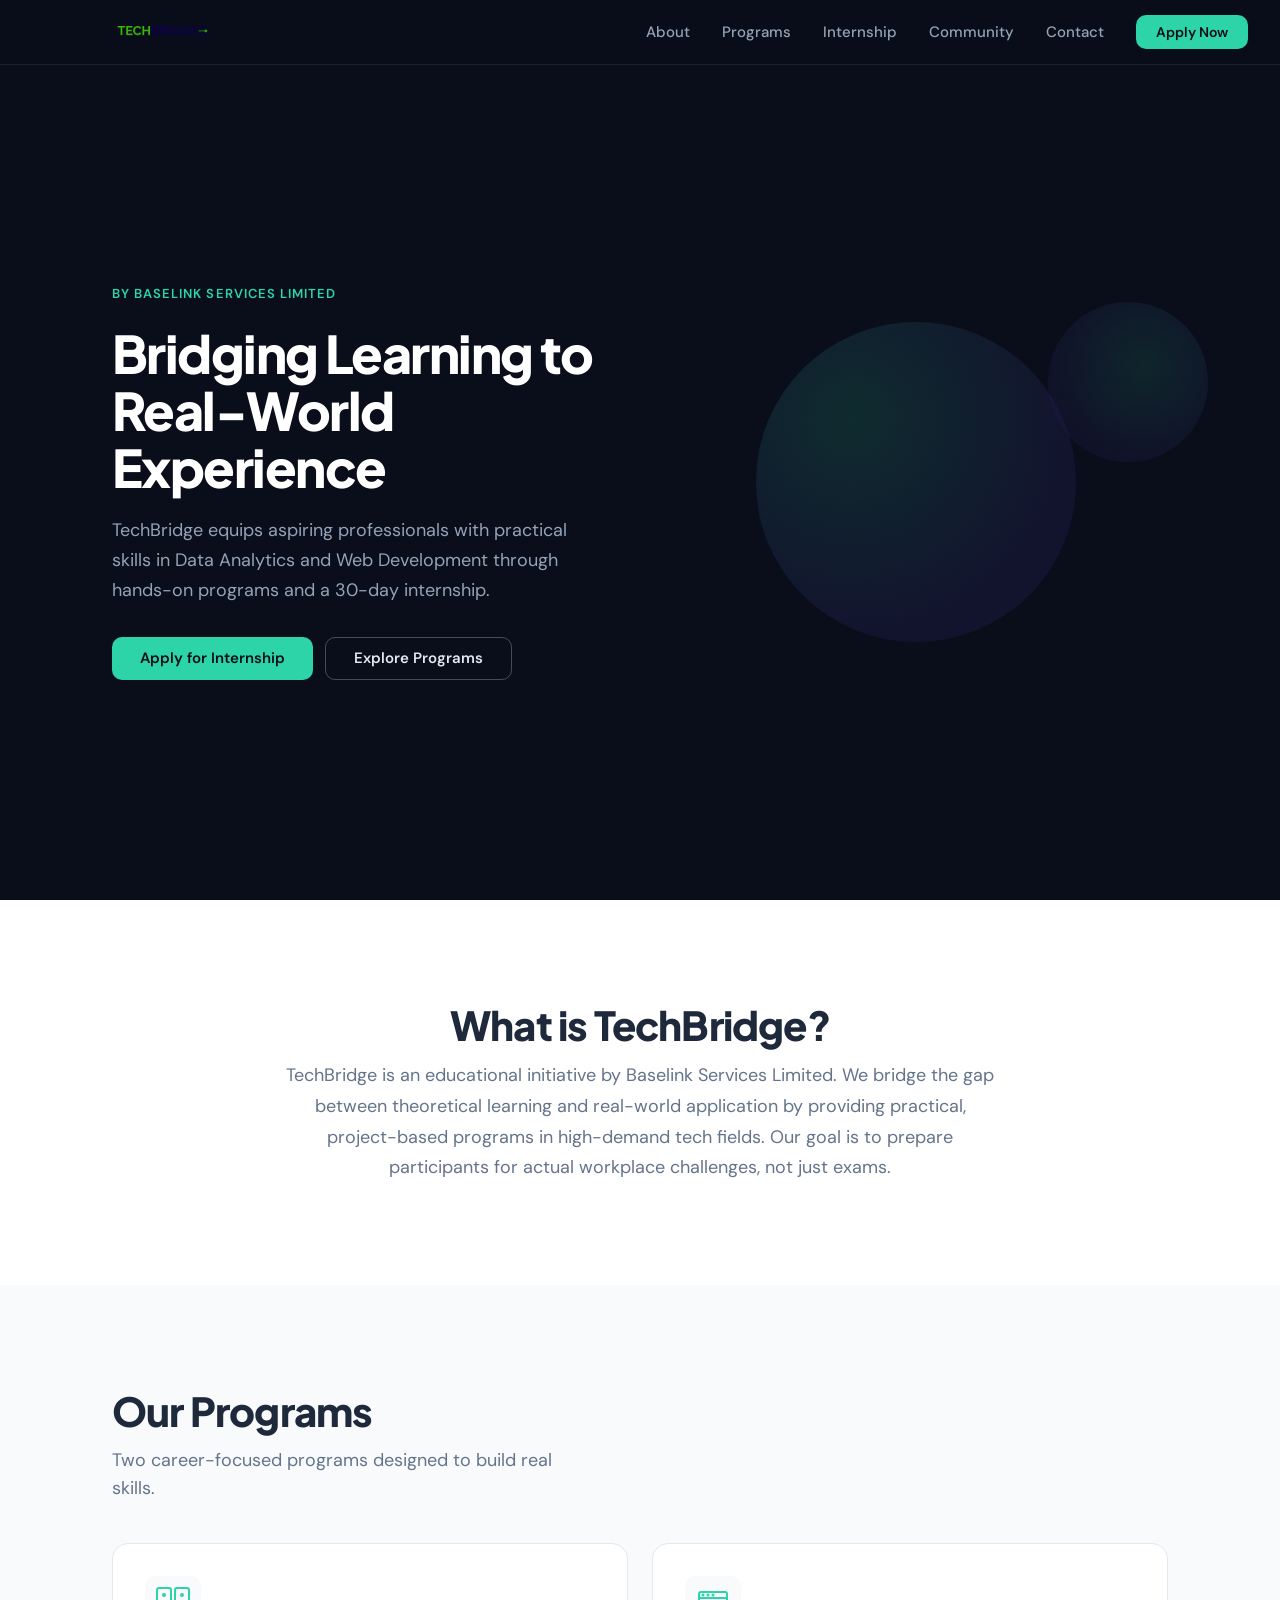
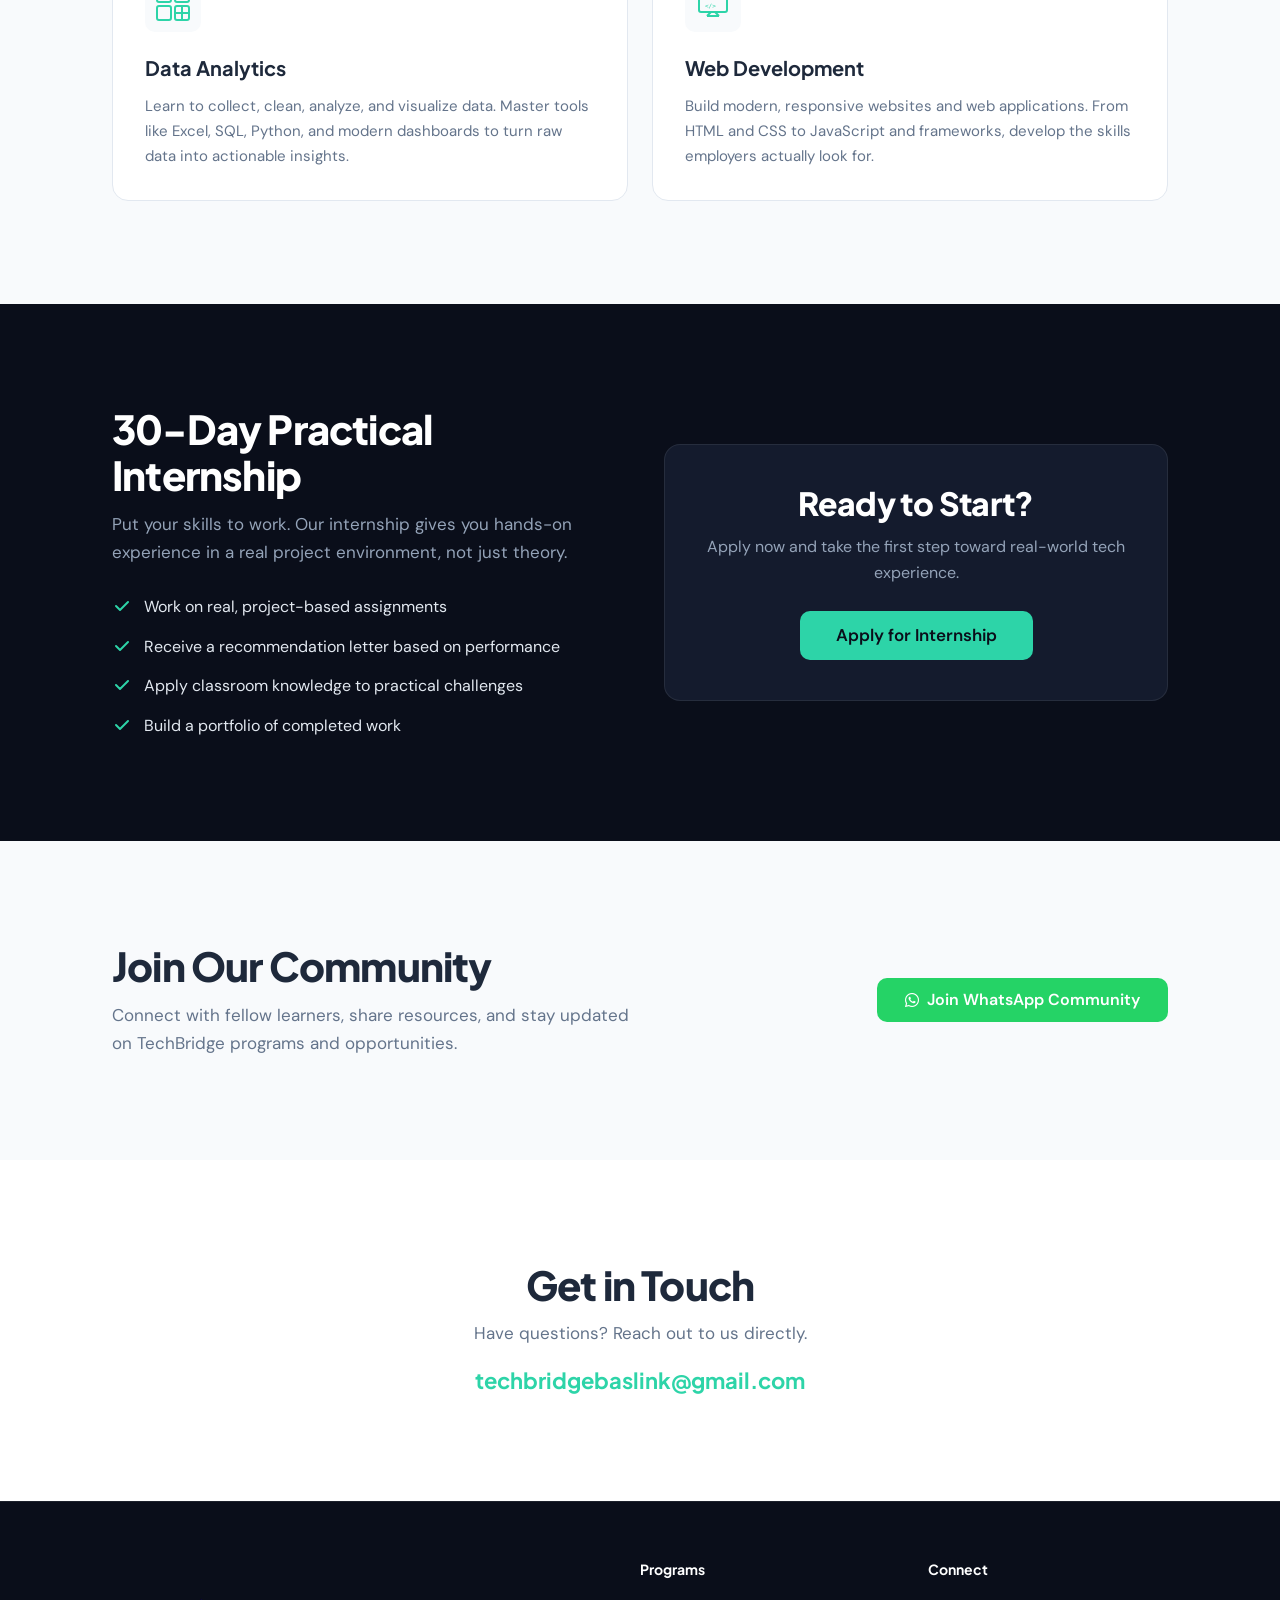
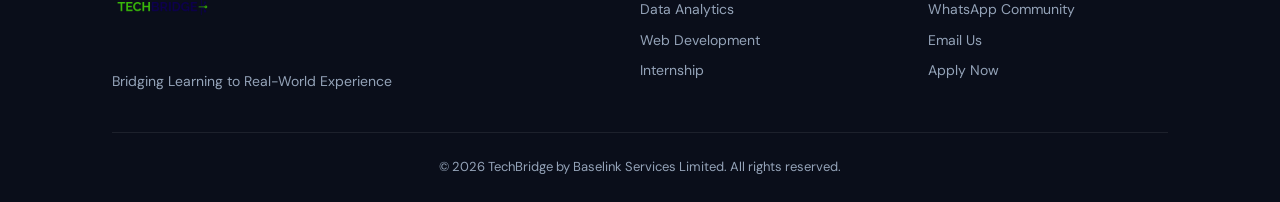
==== commit 5eac1b21: "Refactor programs page: remove unused CSS, add whatsapp icon and separated the css" ====
--- a/index.html
+++ b/index.html
@@ -13,6 +13,7 @@
 			href="https://fonts.googleapis.com/css2?family=DM+Sans:opsz,wght@9..40,400;9..40,500;9..40,600&family=Plus+Jakarta+Sans:wght@600;700;800&display=swap"
 			rel="stylesheet"
 		/>
+		<link rel="stylesheet" href="https://cdnjs.cloudflare.com/ajax/libs/font-awesome/6.5.1/css/all.min.css" />
 		<link rel="stylesheet" href="index.css" />
 		<title>TechBridge - Bridging Learning to Real-World Experience</title>
 	</head>
@@ -229,12 +230,7 @@
 							target="_blank"
 							rel="noopener"
 						>
-							<img
-								src="assets/icons/whatsapp.svg"
-								alt=""
-								width="22"
-								height="22"
-							/>
+							<i class="fab fa-whatsapp"></i>
 							Join WhatsApp Community
 						</a>
 					</div>
--- a/index.css
+++ b/index.css
@@ -539,332 +539,6 @@
 	color: var(--color-text-dim);
 }
 
-/* Programs Page */
-.programs-hero {
-	background: var(--color-dark);
-	position: relative;
-	overflow: hidden;
-	padding-top: 64px;
-}
-.programs-hero_inner {
-	max-width: var(--container-max);
-	margin: 0 auto;
-	padding: clamp(3rem, 8vw, 6rem) var(--container-px);
-	display: grid;
-	grid-template-columns: 1fr 1fr;
-	align-items: center;
-	gap: 3rem;
-	min-height: calc(100dvh - 64px);
-}
-.programs-hero_content {
-	max-width: 540px;
-}
-.programs-hero_shapes {
-	display: flex;
-	align-items: center;
-	justify-content: center;
-	position: relative;
-}
-.programs-hero_shape {
-	width: 320px;
-	height: 320px;
-	border-radius: 50%;
-	background: radial-gradient(
-		circle at 30% 30%,
-		rgba(45, 212, 168, 0.15),
-		rgba(30, 27, 75, 0.4) 70%
-	);
-	position: relative;
-}
-.programs-hero_shape-2 {
-	position: absolute;
-	width: 160px;
-	height: 160px;
-	top: -20px;
-	right: -40px;
-	background: radial-gradient(
-		circle at 60% 40%,
-		rgba(45, 212, 168, 0.12),
-		rgba(30, 27, 75, 0.3) 70%
-	);
-}
-
-/* Section Headers */
-.section_header {
-	text-align: center;
-	max-width: 640px;
-	margin: 0 auto 3rem;
-}
-
-/* Programs Overview Section */
-#programs-overview {
-	padding: clamp(2rem, 4vw, 3.5rem) 0;
-}
-#programs-overview .section_header {
-	margin-bottom: 0;
-}
-.section_header .section_subtitle {
-	margin-inline: auto;
-}
-
-/* Programs Grid */
-.programs-grid {
-	display: grid;
-	grid-template-columns: 1fr 1fr;
-	gap: 1.5rem;
-}
-.program-card {
-	background: var(--color-white);
-	border: 1px solid var(--color-border);
-	border-radius: var(--radius-lg);
-	padding: 2rem;
-	transition:
-		box-shadow var(--duration) var(--ease),
-		transform var(--duration) var(--ease);
-}
-.program-card:hover {
-	box-shadow: 0 8px 32px rgba(0, 0, 0, 0.06);
-	transform: translateY(-2px);
-}
-.program-card_header {
-	display: flex;
-	align-items: center;
-	gap: 1rem;
-	margin-bottom: 1.25rem;
-}
-.program-card_icon {
-	width: 56px;
-	height: 56px;
-	display: flex;
-	align-items: center;
-	justify-content: center;
-	background: var(--color-light);
-	border-radius: var(--radius);
-	flex-shrink: 0;
-}
-.program-card_icon-img {
-	width: 40px;
-	height: 40px;
-}
-.program-card_title {
-	font-family: var(--font-display);
-	font-weight: 700;
-	font-size: 1.25rem;
-	color: var(--color-text);
-}
-.program-card_description {
-	font-size: 0.9375rem;
-	line-height: 1.65;
-	color: var(--color-text-muted);
-	margin-bottom: 1.25rem;
-}
-.program-card_brief {
-	padding: 1rem;
-	background: var(--color-light);
-	border-radius: var(--radius);
-	margin-bottom: 1.25rem;
-}
-.program-card_focus {
-	display: flex;
-	align-items: baseline;
-	gap: 0.5rem;
-}
-.program-card_focus-label {
-	font-weight: 600;
-	font-size: 0.875rem;
-	color: var(--color-text);
-}
-.program-card_focus-text {
-	font-size: 0.875rem;
-	color: var(--color-text-muted);
-}
-.program-card_toggle {
-	display: inline-flex;
-	align-items: center;
-	gap: 0.5rem;
-	font-family: var(--font-body);
-	font-weight: 600;
-	font-size: 0.9375rem;
-	color: var(--color-green);
-	background: none;
-	border: none;
-	cursor: pointer;
-	padding: 0;
-	transition: color var(--duration) var(--ease);
-}
-.program-card_toggle:hover {
-	color: var(--color-green-hover);
-}
-.program-card_expanded {
-	max-height: 0;
-	overflow: hidden;
-	transition: max-height 0.4s var(--ease);
-}
-.program-card-expanded .program-card_expanded {
-	max-height: 500px;
-}
-.program-card_details {
-	padding-top: 1.5rem;
-	border-top: 1px solid var(--color-border);
-}
-.program-card_details-title {
-	font-family: var(--font-display);
-	font-weight: 700;
-	font-size: 1.125rem;
-	color: var(--color-text);
-	margin-bottom: 0.75rem;
-}
-.program-card_details-text {
-	font-size: 0.9375rem;
-	line-height: 1.65;
-	color: var(--color-text-muted);
-	margin-bottom: 1.25rem;
-}
-.program-card_skills {
-	display: flex;
-	flex-wrap: wrap;
-	gap: 0.5rem;
-	margin-bottom: 1.5rem;
-}
-.skill-tag {
-	display: inline-block;
-	padding: 0.375rem 0.75rem;
-	background: rgba(45, 212, 168, 0.1);
-	border: 1px solid rgba(45, 212, 168, 0.3);
-	border-radius: 100px;
-	font-size: 0.8125rem;
-	font-weight: 500;
-	color: var(--color-green);
-}
-
-/* Programs Comparison */
-.programs-comparison {
-	display: grid;
-	grid-template-columns: 1fr auto 1fr;
-	gap: 2rem;
-	align-items: stretch;
-}
-.programs-comparison_card {
-	background: var(--color-white);
-	border: 1px solid var(--color-border);
-	border-radius: var(--radius-lg);
-	padding: 2rem;
-	text-align: center;
-}
-.programs-comparison_card-analytics {
-	border-top: 3px solid var(--color-green);
-}
-.programs-comparison_card-dev {
-	border-top: 3px solid #3b82f6;
-}
-.programs-comparison_icon {
-	width: 64px;
-	height: 64px;
-	display: flex;
-	align-items: center;
-	justify-content: center;
-	background: var(--color-light);
-	border-radius: 50%;
-	margin: 0 auto 1.25rem;
-}
-.programs-comparison_icon-img {
-	width: 40px;
-	height: 40px;
-}
-.programs-comparison_title {
-	font-family: var(--font-display);
-	font-weight: 700;
-	font-size: 1.25rem;
-	color: var(--color-text);
-	margin-bottom: 0.5rem;
-}
-.programs-comparison_subtitle {
-	font-size: 0.9375rem;
-	color: var(--color-text-muted);
-	margin-bottom: 1.5rem;
-}
-.programs-comparison_list {
-	text-align: left;
-	display: flex;
-	flex-direction: column;
-	gap: 0.75rem;
-}
-.programs-comparison_item {
-	display: flex;
-	align-items: flex-start;
-	gap: 0.75rem;
-	font-size: 0.9375rem;
-	color: var(--color-text);
-}
-.programs-comparison_check {
-	flex-shrink: 0;
-	width: 20px;
-	height: 20px;
-	margin-top: 2px;
-}
-.programs-comparison_divider {
-	display: flex;
-	align-items: center;
-	justify-content: center;
-}
-.programs-comparison_vs {
-	font-family: var(--font-display);
-	font-weight: 800;
-	font-size: 1rem;
-	color: var(--color-text-dim);
-	background: var(--color-light);
-	width: 48px;
-	height: 48px;
-	display: flex;
-	align-items: center;
-	justify-content: center;
-	border-radius: 50%;
-	border: 1px solid var(--color-border);
-}
-
-/* Apply Section */
-.apply-section {
-	display: grid;
-	grid-template-columns: 1fr 1fr;
-	gap: 3rem;
-	align-items: center;
-}
-.apply-section_content {
-	max-width: 480px;
-}
-.apply-section_text {
-	font-size: 1.0625rem;
-	line-height: 1.65;
-	color: var(--color-text-dim);
-	margin-bottom: 1.75rem;
-}
-.apply-section_card {
-	background: var(--color-dark-card);
-	border: 1px solid rgba(255, 255, 255, 0.08);
-	border-radius: var(--radius-lg);
-	padding: 2.5rem;
-	text-align: center;
-}
-.apply-section_card-title {
-	font-family: var(--font-display);
-	font-weight: 800;
-	font-size: clamp(1.5rem, 3vw, 2rem);
-	line-height: 1.15;
-	letter-spacing: -0.02em;
-	color: var(--color-white);
-	margin-bottom: 0.75rem;
-}
-.apply-section_card-text {
-	font-size: 1rem;
-	line-height: 1.65;
-	color: var(--color-text-dim);
-	margin-bottom: 1.5rem;
-}
-
-/* Active Nav Link */
-.nav_link-active {
-	color: var(--color-white);
-}
 /* Responsive */
 @media (max-width: 1024px) {
 	.hero_inner {
@@ -965,65 +639,6 @@
 	}
 }
 
-/* Programs Page Responsive */
-@media (max-width: 1024px) {
-	.programs-hero_inner {
-		grid-template-columns: 1fr;
-		text-align: center;
-		min-height: auto;
-		padding-block: 3rem;
-	}
-	.programs-hero_content {
-		max-width: none;
-	}
-	.programs-hero_shapes {
-		display: none;
-	}
-	.programs-comparison {
-		grid-template-columns: 1fr;
-		gap: 1.5rem;
-	}
-	.programs-comparison_divider {
-		order: -1;
-	}
-	.programs-comparison_vs {
-		width: 40px;
-		height: 40px;
-		font-size: 0.875rem;
-	}
-	.apply-section {
-		grid-template-columns: 1fr;
-		text-align: center;
-	}
-	.apply-section_content {
-		max-width: none;
-	}
-}
-
-@media (max-width: 768px) {
-	.programs-grid {
-		grid-template-columns: 1fr;
-	}
-	.programs-hero_actions {
-		flex-direction: column;
-		width: 100%;
-	}
-	.programs-hero_actions .btn {
-		width: 100%;
-	}
-}
-
-@media (max-width: 480px) {
-	.program-card {
-		padding: 1.5rem;
-	}
-	.programs-comparison_card {
-		padding: 1.5rem;
-	}
-	.apply-section_card {
-		padding: 2rem 1.5rem;
-	}
-}
 @media (prefers-reduced-motion: reduce) {
 	html {
 		scroll-behavior: auto;
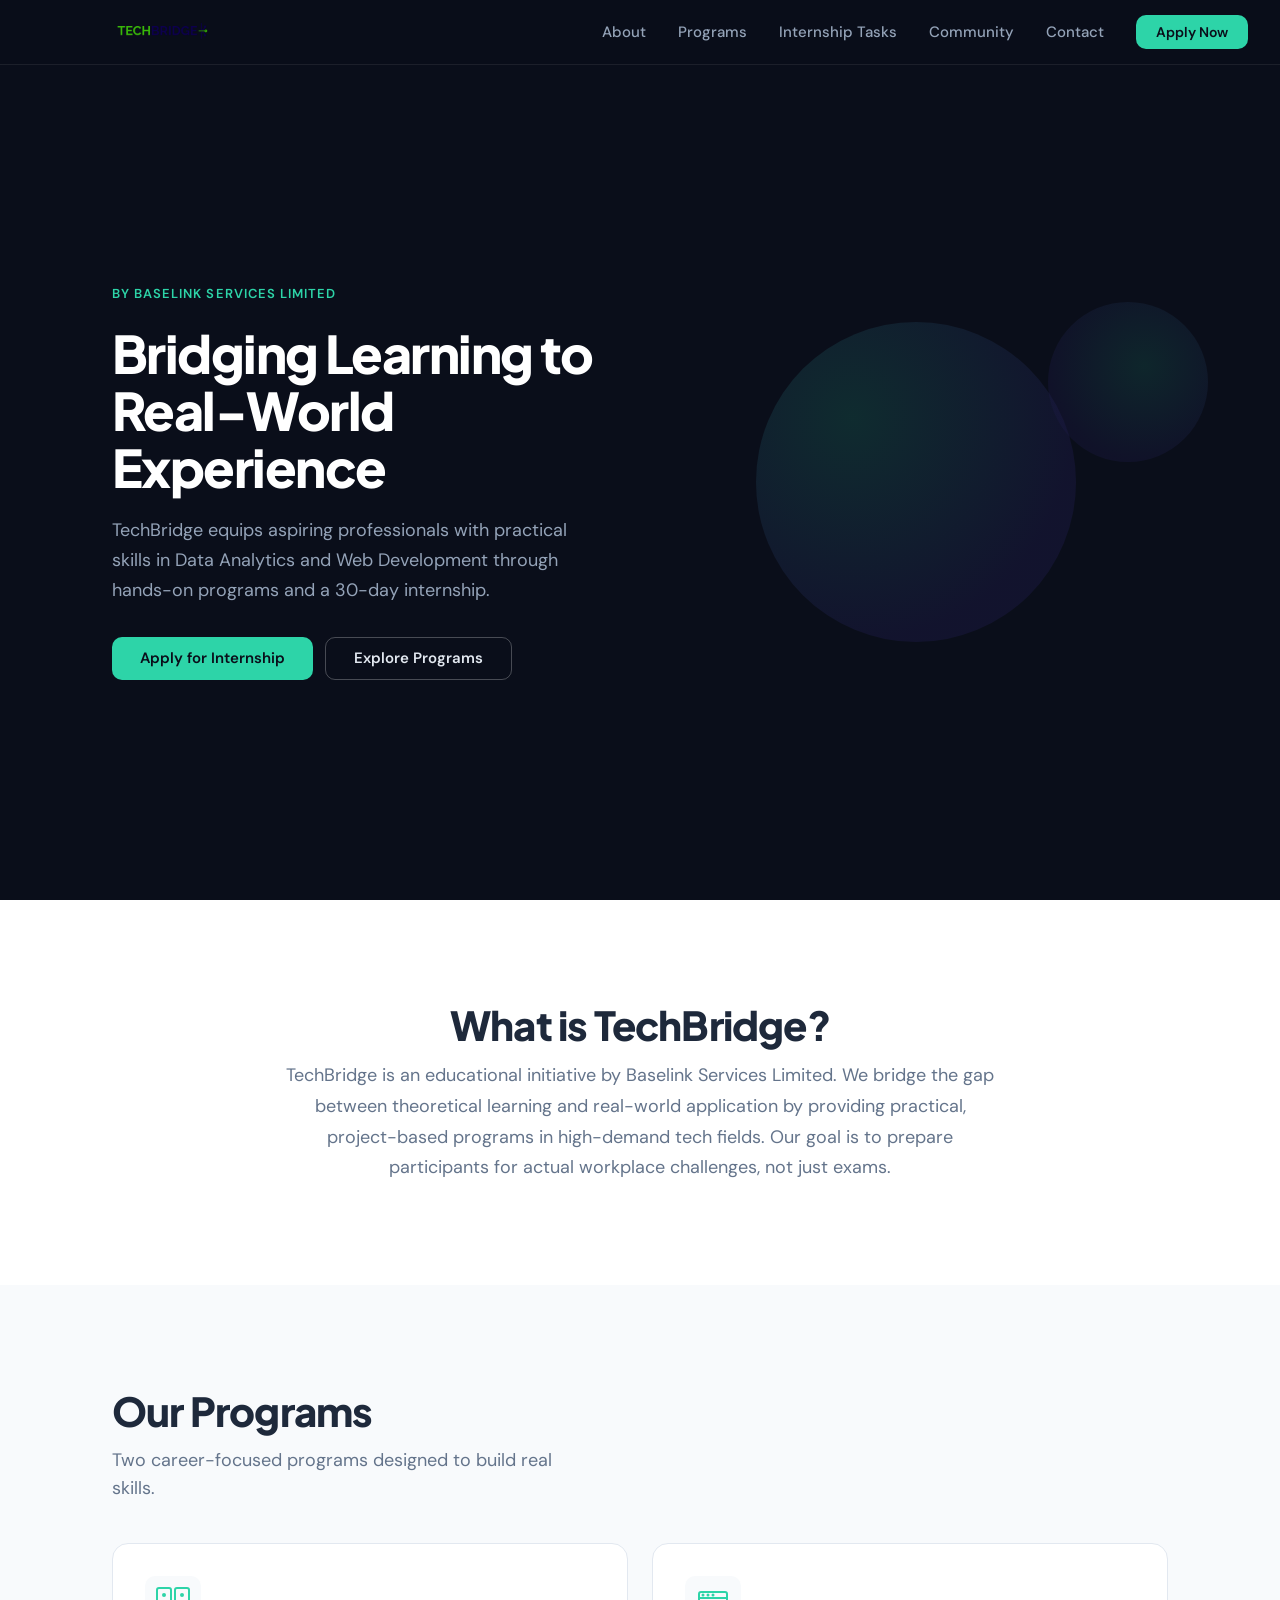
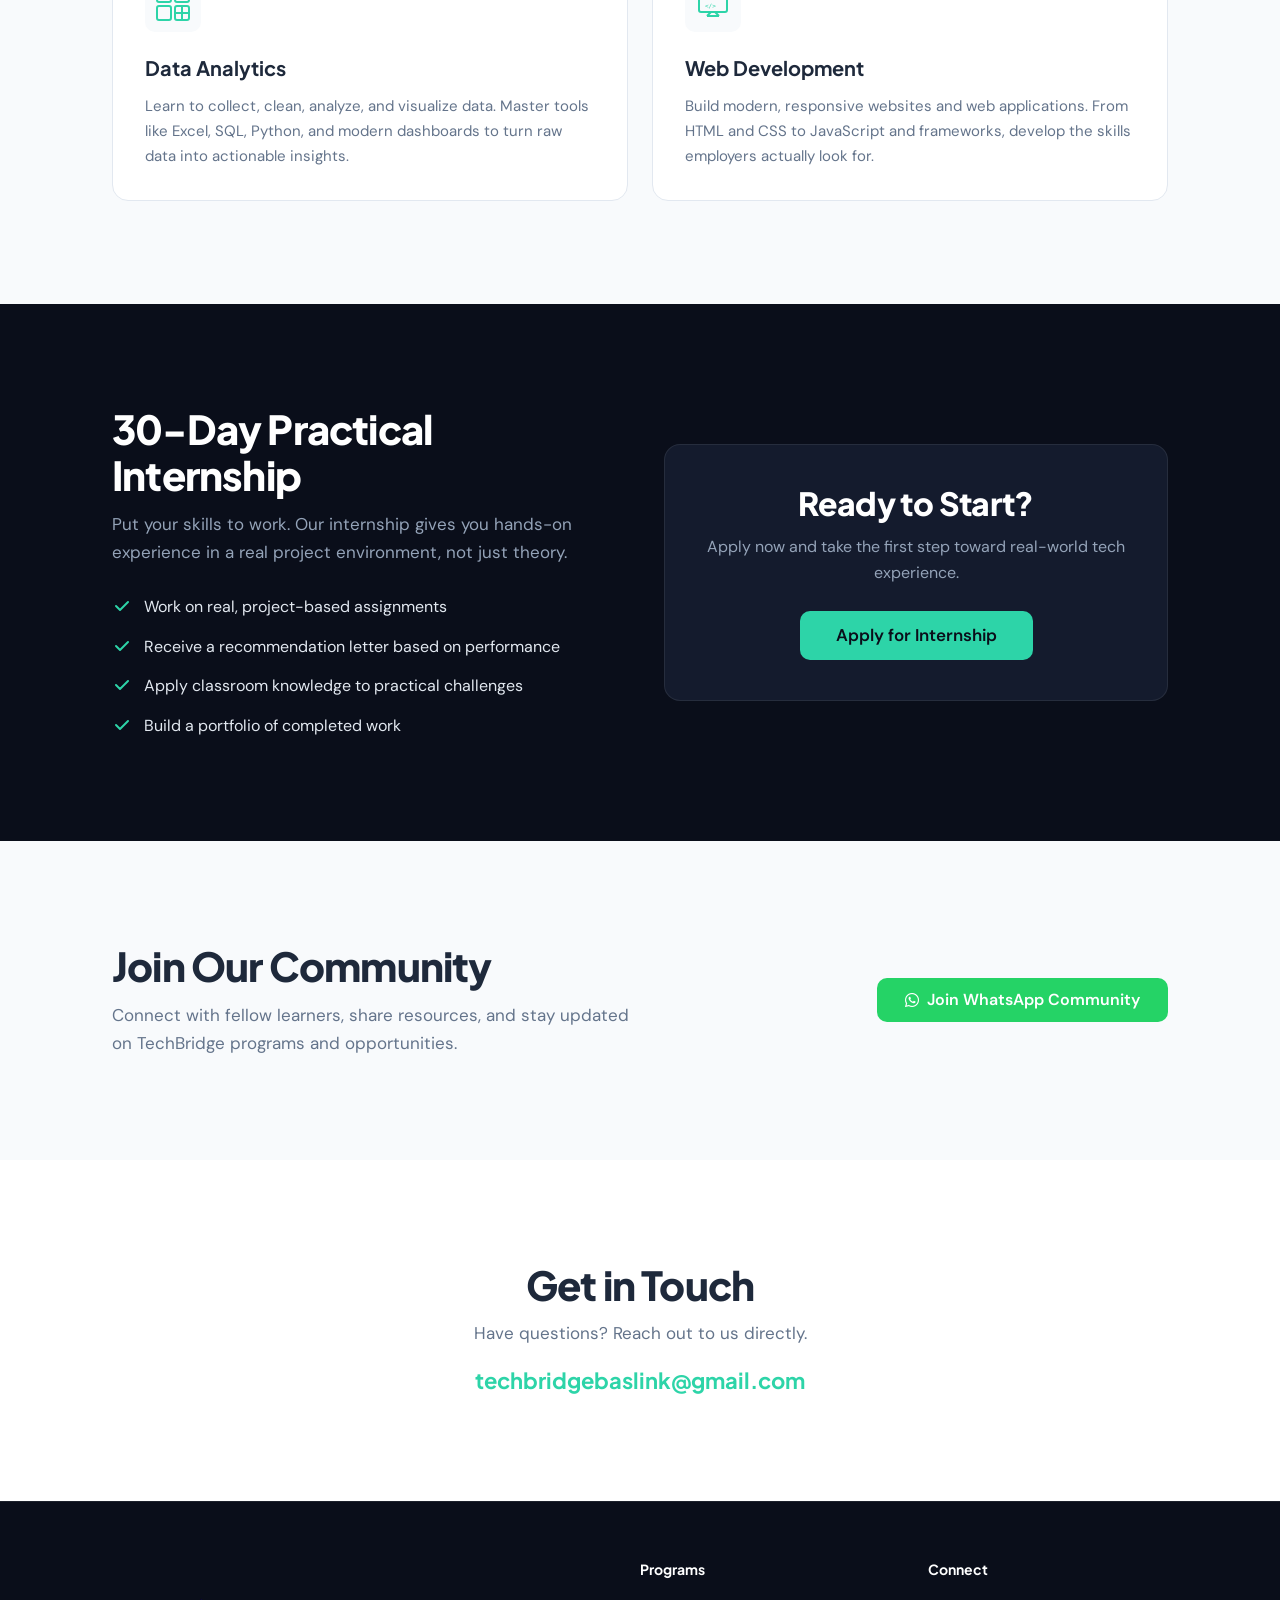
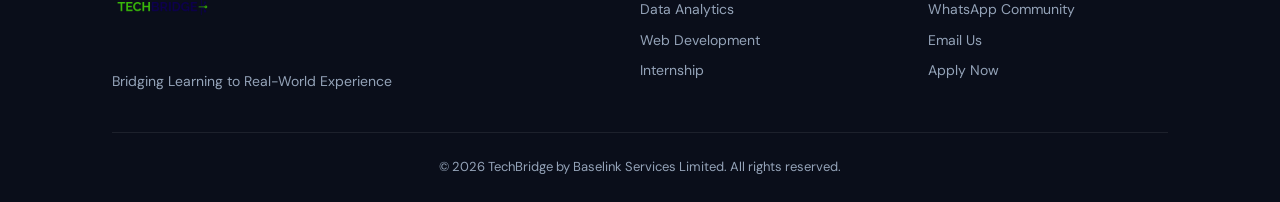
==== commit 0c80bfd8: "Add tasks page and update navigation link for internship tasks" ====
--- a/index.html
+++ b/index.html
@@ -44,7 +44,7 @@
 			</button>
 			<a href="#about" class="nav_link">About</a>
 			<a href="programs.html" class="nav_link">Programs</a>
-			<a href="#internship" class="nav_link">Internship</a>
+			<a href="tasks.html" class="nav_link">Internship Tasks</a>
 			<a href="#community" class="nav_link">Community</a>
 			<a href="#contact" class="nav_link">Contact</a>
 			<a href="#internship" class="nav_cta btn btn-primary btn-sm"
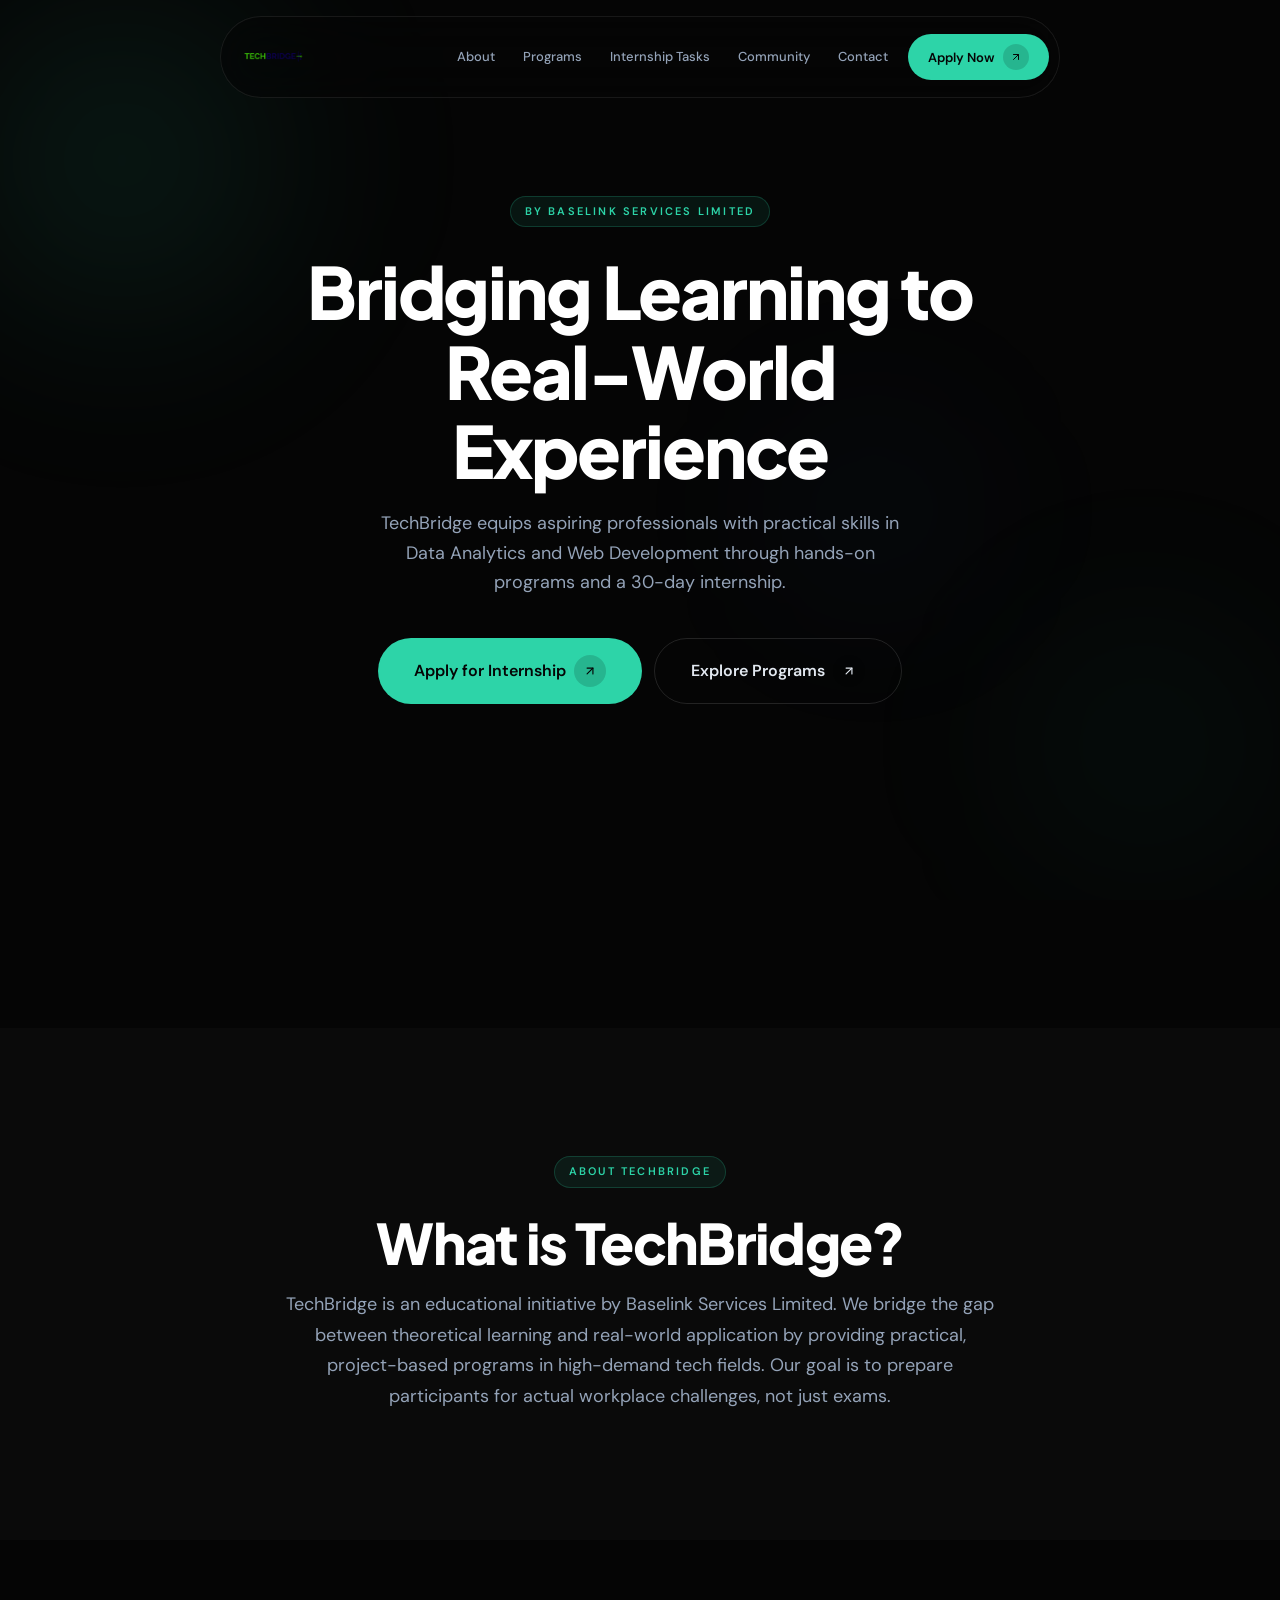
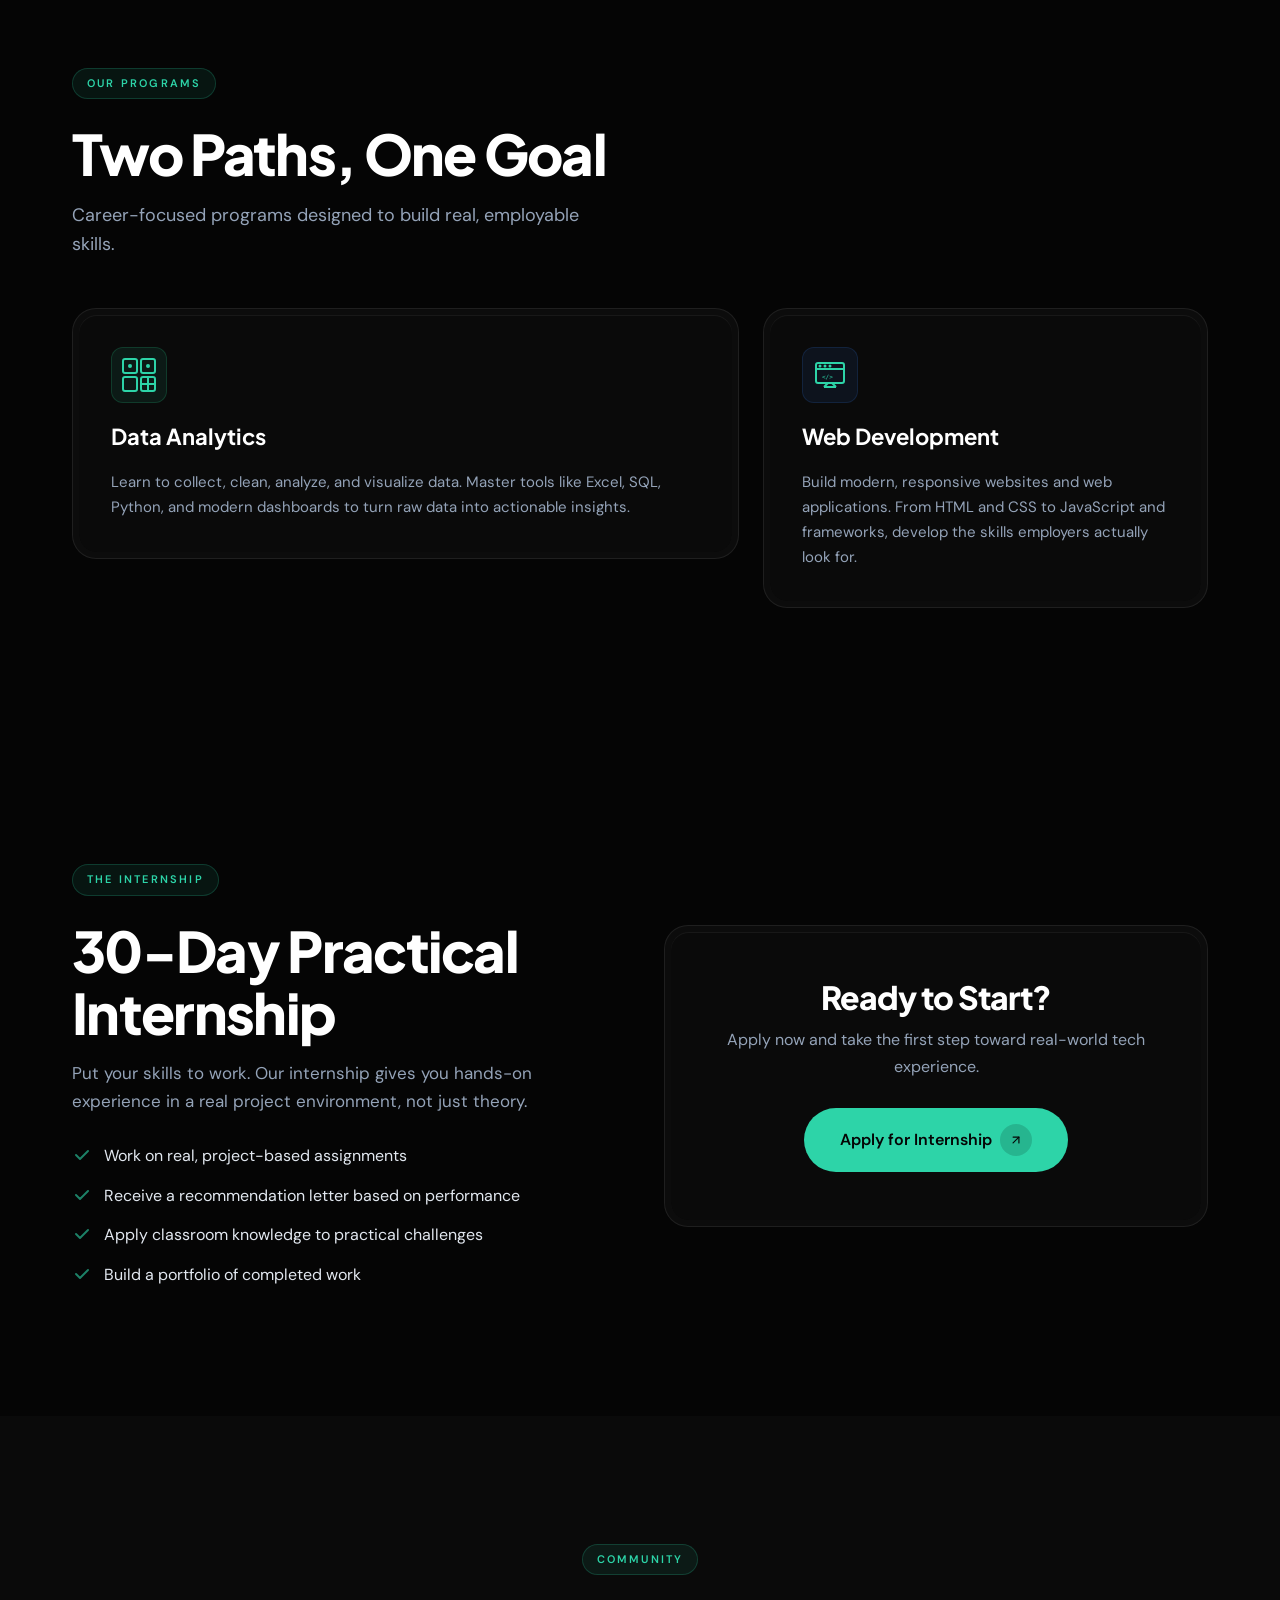
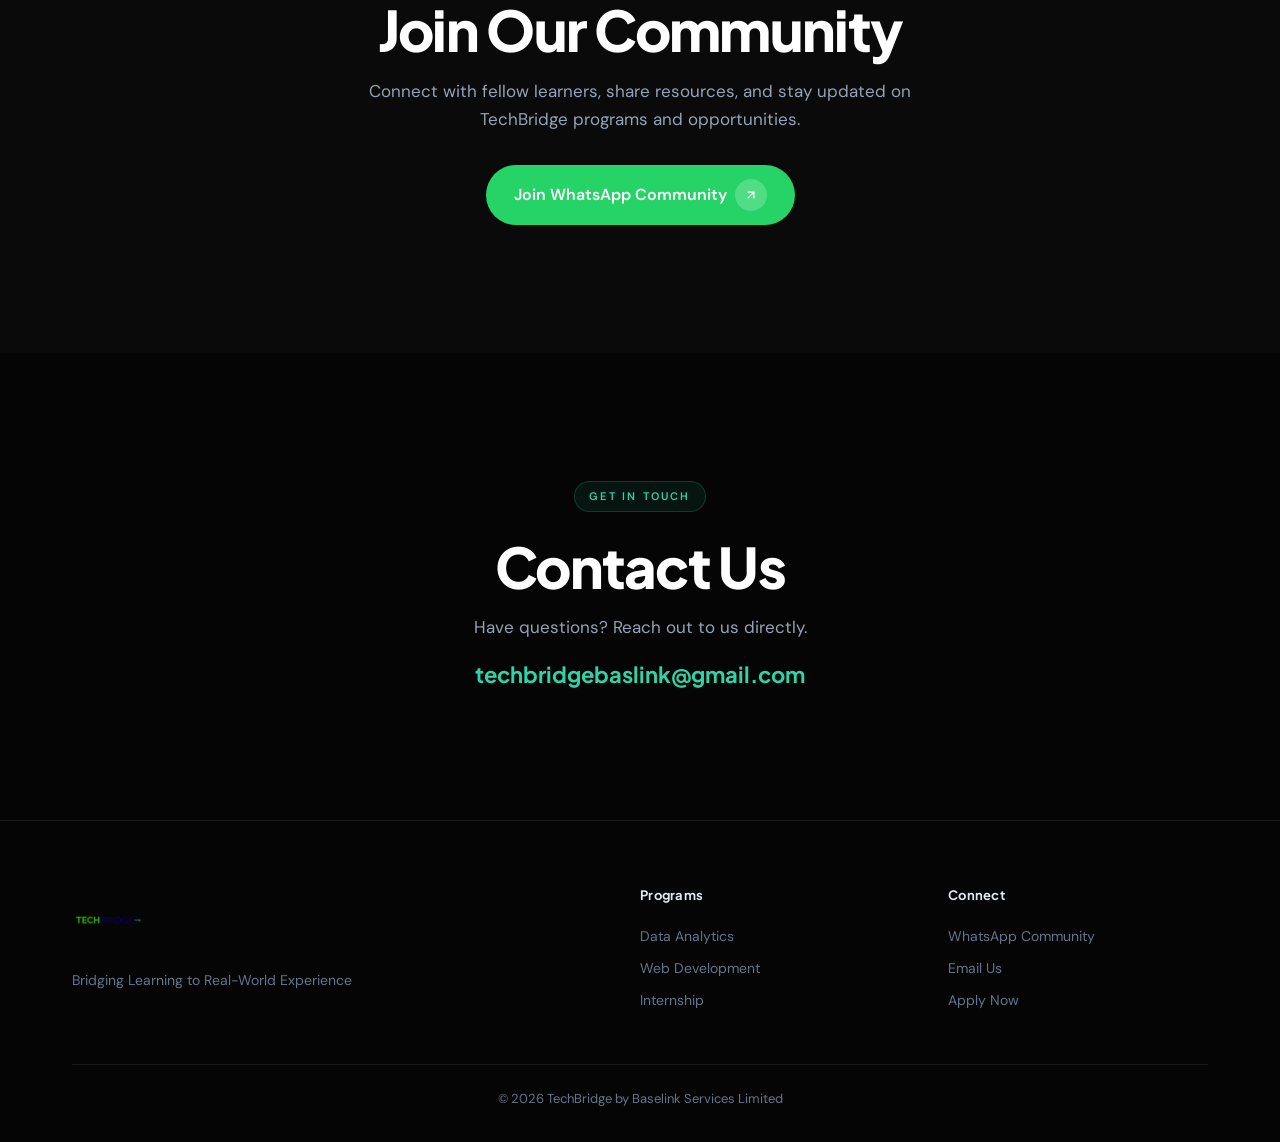
==== commit 6f518358: "Refactor Programs Page: Update styles for improved layout and responsiveness; enhance HTML structure" ====
--- a/index.html
+++ b/index.html
@@ -13,74 +13,87 @@
 			href="https://fonts.googleapis.com/css2?family=DM+Sans:opsz,wght@9..40,400;9..40,500;9..40,600&family=Plus+Jakarta+Sans:wght@600;700;800&display=swap"
 			rel="stylesheet"
 		/>
-		<link rel="stylesheet" href="https://cdnjs.cloudflare.com/ajax/libs/font-awesome/6.5.1/css/all.min.css" />
 		<link rel="stylesheet" href="index.css" />
 		<title>TechBridge - Bridging Learning to Real-World Experience</title>
 	</head>
 	<body>
 		<!-- Navigation -->
-		<nav class="nav" id="nav">
+		<nav class="nav" role="navigation" aria-label="Main navigation">
 			<div class="nav_inner">
-				<a href="#" class="nav_logo">
+				<a href="index.html" class="nav_logo" aria-label="TechBridge Home">
 					<img
 						src="assets/techbridge-logo.png"
-						alt="TechBridge"
+						alt="TechBridge logo"
 						class="nav_logo-img"
 					/>
 				</a>
+				<div class="nav_links">
+					<a href="#about" class="nav_link" role="menuitem">About</a>
+					<a href="programs.html" class="nav_link" role="menuitem">Programs</a>
+					<a href="tasks.html" class="nav_link" role="menuitem">Internship Tasks</a>
+					<a href="#community" class="nav_link" role="menuitem">Community</a>
+					<a href="#contact" class="nav_link" role="menuitem">Contact</a>
+					<a href="#internship" class="nav_cta btn btn-primary btn-sm" role="menuitem">
+						Apply Now
+						<span class="btn_icon">
+							<svg viewBox="0 0 24 24" fill="none" stroke="currentColor" stroke-width="2" stroke-linecap="round" stroke-linejoin="round"><path d="M7 17L17 7"/><path d="M7 7h10v10"/></svg>
+						</span>
+					</a>
+				</div>
 				<button
 					class="nav_toggle"
-					aria-label="Toggle navigation"
+					aria-label="Toggle navigation menu"
 					aria-expanded="false"
+					aria-controls="nav_links"
 				>
 					<span></span><span></span><span></span>
 				</button>
 			</div>
 		</nav>
-		<div class="nav_links">
-			<button class="nav_close" aria-label="Close navigation menu">
-				<span></span>
-				<span></span>
-			</button>
-			<a href="#about" class="nav_link">About</a>
-			<a href="programs.html" class="nav_link">Programs</a>
-			<a href="tasks.html" class="nav_link">Internship Tasks</a>
-			<a href="#community" class="nav_link">Community</a>
-			<a href="#contact" class="nav_link">Contact</a>
-			<a href="#internship" class="nav_cta btn btn-primary btn-sm"
-				>Apply Now</a
-			>
-		</div>
 
 		<!-- Hero Section -->
-		<header class="hero" id="hero">
-			<div class="hero_inner">
-				<div class="hero_content">
-					<p class="hero_eyebrow">By Baselink Services Limited</p>
-					<h1 class="hero_title">Bridging Learning to Real-World Experience</h1>
-					<p class="hero_subtitle">
-						TechBridge equips aspiring professionals with practical skills in
-						Data Analytics and Web Development through hands-on programs and a
-						30-day internship.
-					</p>
-					<div class="hero_actions">
-						<a href="#internship" class="btn btn-primary"
-							>Apply for Internship</a
-						>
-						<a href="programs.html" class="btn btn-outline">Explore Programs</a>
-					</div>
-				</div>
-				<div class="hero_visual" aria-hidden="true">
-					<div class="hero_shape"></div>
-					<div class="hero_shape hero_shape-sm"></div>
+		<header class="section section-light" id="hero" style="padding-top: 0;">
+			<div style="min-height: 100dvh; display: flex; align-items: center; justify-content: center; position: relative; overflow: hidden;">
+				<div class="hero-orbs">
+					<div class="hero-orb hero-orb-1"></div>
+					<div class="hero-orb hero-orb-2"></div>
+					<div class="hero-orb hero-orb-3"></div>
+				</div>
+				<div class="container" style="text-align: center; position: relative; z-index: 1; padding-block: 6rem;">
+					<div data-reveal>
+						<p class="section_eyebrow">By Baselink Services Limited</p>
+						<h1 class="section_title" style="font-size: clamp(2.5rem, 6vw, 4.5rem); max-width: 720px; margin-inline: auto; margin-bottom: 1.25rem;">
+							Bridging Learning to Real-World Experience
+						</h1>
+						<p class="section_subtitle" style="margin-inline: auto; margin-bottom: 2.5rem; max-width: 520px;">
+							TechBridge equips aspiring professionals with practical skills in
+							Data Analytics and Web Development through hands-on programs and a
+							30-day internship.
+						</p>
+						<div style="display: flex; flex-wrap: wrap; gap: 0.75rem; justify-content: center;">
+							<a href="#internship" class="btn btn-primary btn-lg">
+								Apply for Internship
+								<span class="btn_icon">
+									<svg viewBox="0 0 24 24" fill="none" stroke="currentColor" stroke-width="2" stroke-linecap="round" stroke-linejoin="round"><path d="M7 17L17 7"/><path d="M7 7h10v10"/></svg>
+								</span>
+							</a>
+							<a href="programs.html" class="btn btn-outline btn-lg">
+								Explore Programs
+								<span class="btn_icon">
+									<svg viewBox="0 0 24 24" fill="none" stroke="currentColor" stroke-width="2" stroke-linecap="round" stroke-linejoin="round"><path d="M7 17L17 7"/><path d="M7 7h10v10"/></svg>
+								</span>
+							</a>
+						</div>
+					</div>
 				</div>
 			</div>
 		</header>
 
 		<!-- Introduction -->
-		<section class="section section-light" id="about">
-			<div class="container">
-				<div class="about">
+		<section class="section section-alt" id="about">
+			<div class="container">
+				<div class="about" data-reveal>
+					<p class="section_eyebrow">About TechBridge</p>
 					<h2 class="section_title">What is TechBridge?</h2>
 					<p class="about_text">
 						TechBridge is an educational initiative by Baselink Services
@@ -94,44 +107,55 @@
 		</section>
 
 		<!-- Programs -->
-		<section class="section section-alt" id="programs">
-			<div class="container">
-				<h2 class="section_title">Our Programs</h2>
-				<p class="section_subtitle">
-					Two career-focused programs designed to build real skills.
-				</p>
-				<div class="programs">
+		<section class="section section-light" id="programs">
+			<div class="container">
+				<div data-reveal>
+					<p class="section_eyebrow">Our Programs</p>
+					<h2 class="section_title">Two Paths, One Goal</h2>
+					<p class="section_subtitle">
+						Career-focused programs designed to build real, employable skills.
+					</p>
+				</div>
+				<div class="programs" data-reveal="stagger">
 					<a href="programs.html#data-analytics" class="program-card">
-						<div class="program-card_icon" aria-hidden="true">
-							<img
-								src="assets/icons/data-analytics.svg"
-								alt=""
-								width="40"
-								height="40"
-							/>
+						<div class="doppel-card">
+							<div class="doppel-card_inner">
+								<div class="program-card_icon" aria-hidden="true">
+									<img
+										src="assets/icons/data-analytics.svg"
+										alt=""
+										width="40"
+										height="40"
+									/>
+								</div>
+								<h3 class="program-card_title">Data Analytics</h3>
+								<p class="program-card_desc">
+									Learn to collect, clean, analyze, and visualize data. Master tools
+									like Excel, SQL, Python, and modern dashboards to turn raw data
+									into actionable insights.
+								</p>
+							</div>
 						</div>
-						<h3 class="program-card_title">Data Analytics</h3>
-						<p class="program-card_desc">
-							Learn to collect, clean, analyze, and visualize data. Master tools
-							like Excel, SQL, Python, and modern dashboards to turn raw data
-							into actionable insights.
-						</p>
 					</a>
 					<a href="programs.html#web-development" class="program-card">
-						<div class="program-card_icon" aria-hidden="true">
-							<img
-								src="assets/icons/web-development.svg"
-								alt=""
-								width="40"
-								height="40"
-							/>
+						<div class="doppel-card">
+							<div class="doppel-card_inner">
+								<div class="program-card_icon" aria-hidden="true" style="background: rgba(59, 130, 246, 0.08); border-color: rgba(59, 130, 246, 0.15); color: #3b82f6;">
+									<img
+										src="assets/icons/web-development.svg"
+										alt=""
+										width="40"
+										height="40"
+									/>
+								</div>
+								<h3 class="program-card_title">Web Development</h3>
+								<p class="program-card_desc">
+									Build modern, responsive websites and web applications. From HTML
+									and CSS to JavaScript and frameworks, develop the skills employers
+									actually look for.
+								</p>
+							</div>
 						</div>
-						<h3 class="program-card_title">Web Development</h3>
-						<p class="program-card_desc">
-							Build modern, responsive websites and web applications. From HTML
-							and CSS to JavaScript and frameworks, develop the skills employers
-							actually look for.
-						</p>
 					</a>
 				</div>
 			</div>
@@ -141,8 +165,9 @@
 		<section class="section section-dark" id="internship">
 			<div class="container">
 				<div class="apply">
-					<div class="apply_content">
-						<h2 class="section_title section_title-light">
+					<div data-reveal>
+						<p class="section_eyebrow">The Internship</p>
+						<h2 class="section_title">
 							30-Day Practical Internship
 						</h2>
 						<p class="apply_intro">
@@ -168,9 +193,7 @@
 									height="20"
 									class="apply_check"
 								/>
-								<span
-									>Receive a recommendation letter based on performance</span
-								>
+								<span>Receive a recommendation letter based on performance</span>
 							</li>
 							<li class="apply_item">
 								<img
@@ -194,19 +217,29 @@
 							</li>
 						</ul>
 					</div>
-					<div class="apply_cta">
-						<h3 class="apply_cta-title">Ready to Start?</h3>
-						<p class="apply_cta-text">
-							Apply now and take the first step toward real-world tech
-							experience.
-						</p>
-						<a
-							href="https://forms.gle/8EbdSy5ttGfLZfjv5?utm_source=chatgpt.com"
-							class="btn btn-primary btn-lg"
-							target="_blank"
-							rel="noopener"
-							>Apply for Internship</a
-						>
+					<div data-reveal>
+						<div class="doppel-card">
+							<div class="doppel-card_inner" style="text-align: center; padding: 3rem 2rem;">
+								<h3 class="section_title" style="font-size: clamp(1.5rem, 3vw, 2rem); margin-bottom: 0.75rem;">
+									Ready to Start?
+								</h3>
+								<p style="color: var(--color-text-muted); margin-bottom: 1.75rem; line-height: 1.65;">
+									Apply now and take the first step toward real-world tech
+									experience.
+								</p>
+								<a
+									href="https://forms.gle/8EbdSy5ttGfLZfjv5?utm_source=chatgpt.com"
+									class="btn btn-primary btn-lg"
+									target="_blank"
+									rel="noopener"
+								>
+									Apply for Internship
+									<span class="btn_icon">
+										<svg viewBox="0 0 24 24" fill="none" stroke="currentColor" stroke-width="2" stroke-linecap="round" stroke-linejoin="round"><path d="M7 17L17 7"/><path d="M7 7h10v10"/></svg>
+									</span>
+								</a>
+							</div>
+						</div>
 					</div>
 				</div>
 			</div>
@@ -215,25 +248,24 @@
 		<!-- Community -->
 		<section class="section section-alt" id="community">
 			<div class="container">
-				<div class="community">
-					<div class="community_content">
-						<h2 class="section_title">Join Our Community</h2>
-						<p class="community_text">
-							Connect with fellow learners, share resources, and stay updated on
-							TechBridge programs and opportunities.
-						</p>
-					</div>
-					<div class="community_action">
-						<a
-							href="https://chat.whatsapp.com/DFoiANlw4hu0BIyVHku70r"
-							class="btn btn-whatsapp"
-							target="_blank"
-							rel="noopener"
-						>
-							<i class="fab fa-whatsapp"></i>
-							Join WhatsApp Community
-						</a>
-					</div>
+				<div class="community" data-reveal>
+					<p class="section_eyebrow">Community</p>
+					<h2 class="section_title">Join Our Community</h2>
+					<p class="community_text">
+						Connect with fellow learners, share resources, and stay updated on
+						TechBridge programs and opportunities.
+					</p>
+					<a
+						href="https://chat.whatsapp.com/DFoiANlw4hu0BIyVHku70r"
+						class="btn btn-whatsapp btn-lg"
+						target="_blank"
+						rel="noopener"
+					>
+						Join WhatsApp Community
+						<span class="btn_icon" style="background: rgba(255,255,255,0.2);">
+							<svg viewBox="0 0 24 24" fill="none" stroke="currentColor" stroke-width="2" stroke-linecap="round" stroke-linejoin="round"><path d="M7 17L17 7"/><path d="M7 7h10v10"/></svg>
+						</span>
+					</a>
 				</div>
 			</div>
 		</section>
@@ -241,8 +273,9 @@
 		<!-- Contact -->
 		<section class="section section-light" id="contact">
 			<div class="container">
-				<div class="contact">
-					<h2 class="section_title">Get in Touch</h2>
+				<div class="contact" data-reveal>
+					<p class="section_eyebrow">Get in Touch</p>
+					<h2 class="section_title">Contact Us</h2>
 					<p class="contact_text">Have questions? Reach out to us directly.</p>
 					<a href="mailto:techbridgebaslink@gmail.com" class="contact_email"
 						>techbridgebaslink@gmail.com</a
@@ -265,7 +298,7 @@
 							Bridging Learning to Real-World Experience
 						</p>
 					</div>
-					<div class="footer_links">
+					<div>
 						<h4 class="footer_heading">Programs</h4>
 						<a href="programs.html#data-analytics" class="footer_link"
 							>Data Analytics</a
@@ -275,43 +308,65 @@
 						>
 						<a href="#internship" class="footer_link">Internship</a>
 					</div>
-					<div class="footer_links">
+					<div>
 						<h4 class="footer_heading">Connect</h4>
-						<a href="#community" class="footer_link">WhatsApp Community</a>
+						<a
+						href="https://chat.whatsapp.com/DFoiANlw4hu0BIyVHku70r"
+						class="footer_link"
+						target="_blank"
+						rel="noopener noreferrer"
+						>WhatsApp Community</a
+					>
 						<a href="mailto:techbridgebaslink@gmail.com" class="footer_link"
 							>Email Us</a
 						>
 						<a href="#internship" class="footer_link">Apply Now</a>
 					</div>
 				</div>
-				<div class="footer_bottom">
-					<p>
-						&copy; 2026 TechBridge by Baselink Services Limited. All rights
-						reserved.
+				<div class="footer_bottom container">
+					<p class="footer_copy">
+						&copy; 2026 TechBridge by Baselink Services Limited
 					</p>
 				</div>
 			</div>
 		</footer>
 
 		<script>
+			// Mobile navigation toggle
 			const toggle = document.querySelector(".nav_toggle");
 			const navLinks = document.querySelector(".nav_links");
-			const closeBtn = document.querySelector(".nav_close");
+
 			toggle.addEventListener("click", () => {
 				const expanded = toggle.getAttribute("aria-expanded") === "true";
 				toggle.setAttribute("aria-expanded", !expanded);
 				navLinks.classList.toggle("nav_links-open");
 			});
-			closeBtn.addEventListener("click", () => {
-				toggle.setAttribute("aria-expanded", "false");
-				navLinks.classList.remove("nav_links-open");
-			});
+
 			document.querySelectorAll(".nav_link, .nav_cta").forEach((link) => {
 				link.addEventListener("click", () => {
 					toggle.setAttribute("aria-expanded", "false");
 					navLinks.classList.remove("nav_links-open");
 				});
 			});
+
+			// Scroll reveal
+			const prefersReducedMotion = window.matchMedia("(prefers-reduced-motion: reduce)").matches;
+			if (!prefersReducedMotion) {
+				const observer = new IntersectionObserver(
+					(entries) => {
+						entries.forEach((entry) => {
+							if (entry.isIntersecting) {
+								entry.target.classList.add("revealed");
+								observer.unobserve(entry.target);
+							}
+						});
+					},
+					{ threshold: 0.15, rootMargin: "0px 0px -40px 0px" }
+				);
+				document.querySelectorAll("[data-reveal]").forEach((el) => observer.observe(el));
+			} else {
+				document.querySelectorAll("[data-reveal]").forEach((el) => el.classList.add("revealed"));
+			}
 		</script>
 	</body>
 </html>
--- a/index.css
+++ b/index.css
@@ -1,28 +1,42 @@
+/* ========================================
+   TechBridge - Global Design System
+   Ethereal Glass + Asymmetrical Bento
+   ======================================== */
+
+/* --- Design Tokens --- */
 :root {
-	--color-dark: #0a0e1a;
-	--color-dark-card: #141b2d;
+	--color-dark: #050505;
+	--color-dark-elevated: #0a0a0a;
+	--color-dark-card: rgba(255, 255, 255, 0.03);
 	--color-green: #2dd4a8;
 	--color-green-hover: #25b892;
+	--color-green-glow: rgba(45, 212, 168, 0.15);
 	--color-light: #f8fafc;
 	--color-white: #ffffff;
-	--color-text: #1e293b;
-	--color-text-muted: #64748b;
-	--color-text-light: #e2e8f0;
-	--color-text-dim: #94a3b8;
-	--color-border: #e2e8f0;
+	--color-text: #e2e8f0;
+	--color-text-muted: #94a3b8;
+	--color-text-dim: #64748b;
+	--color-surface: rgba(255, 255, 255, 0.03);
+	--color-surface-hover: rgba(255, 255, 255, 0.06);
+	--color-hairline: rgba(255, 255, 255, 0.08);
+	--color-hairline-strong: rgba(255, 255, 255, 0.12);
 	--color-whatsapp: #25d366;
 	--color-whatsapp-hover: #1da851;
 	--font-display: "Plus Jakarta Sans", system-ui, sans-serif;
 	--font-body: "DM Sans", system-ui, sans-serif;
-	--section-py: clamp(4rem, 8vw, 7rem);
+	--section-py: clamp(5rem, 10vw, 9rem);
 	--container-px: clamp(1.25rem, 4vw, 2rem);
-	--container-max: 1120px;
-	--ease: cubic-bezier(0.16, 1, 0.3, 1);
-	--duration: 0.3s;
-	--radius: 10px;
-	--radius-lg: 16px;
-}
-
+	--container-max: 1200px;
+	--ease: cubic-bezier(0.32, 0.72, 0, 1);
+	--ease-out: cubic-bezier(0.16, 1, 0.3, 1);
+	--duration: 0.7s;
+	--duration-fast: 0.3s;
+	--radius: 12px;
+	--radius-lg: 24px;
+	--radius-pill: 9999px;
+}
+
+/* --- Reset --- */
 *,
 *::before,
 *::after {
@@ -39,8 +53,10 @@
 	font-size: 1rem;
 	line-height: 1.6;
 	color: var(--color-text);
-	background: var(--color-white);
+	background: var(--color-dark);
 	-webkit-font-smoothing: antialiased;
+	-moz-osx-font-smoothing: grayscale;
+	overflow-x: hidden;
 }
 img {
 	display: block;
@@ -54,7 +70,11 @@
 ul {
 	list-style: none;
 }
-
+button {
+	font-family: inherit;
+}
+
+/* --- Container --- */
 .container {
 	width: 100%;
 	max-width: var(--container-max);
@@ -62,26 +82,43 @@
 	padding-inline: var(--container-px);
 }
 
-/* Typography */
+/* --- Typography --- */
+.section_eyebrow {
+	display: inline-flex;
+	align-items: center;
+	gap: 0.5rem;
+	font-family: var(--font-body);
+	font-weight: 600;
+	font-size: 0.6875rem;
+	letter-spacing: 0.2em;
+	text-transform: uppercase;
+	color: var(--color-green);
+	background: rgba(45, 212, 168, 0.08);
+	border: 1px solid rgba(45, 212, 168, 0.2);
+	padding: 0.375rem 0.875rem;
+	border-radius: var(--radius-pill);
+	margin-bottom: 1.5rem;
+}
 .section_title {
 	font-family: var(--font-display);
 	font-weight: 800;
-	font-size: clamp(1.75rem, 4vw, 2.5rem);
-	line-height: 1.15;
-	letter-spacing: -0.02em;
-	color: var(--color-text);
-	margin-bottom: 0.75rem;
+	font-size: clamp(2rem, 5vw, 3.5rem);
+	line-height: 1.1;
+	letter-spacing: -0.03em;
+	color: var(--color-white);
+	margin-bottom: 1rem;
 }
 .section_title-light {
 	color: var(--color-white);
 }
 .section_subtitle {
 	font-size: 1.125rem;
+	line-height: 1.65;
 	color: var(--color-text-muted);
-	max-width: 480px;
-}
-
-/* Buttons */
+	max-width: 520px;
+}
+
+/* --- Buttons --- */
 .btn {
 	display: inline-flex;
 	align-items: center;
@@ -92,16 +129,37 @@
 	font-size: 0.9375rem;
 	line-height: 1;
 	border: none;
-	border-radius: var(--radius);
+	border-radius: var(--radius-pill);
 	cursor: pointer;
 	transition:
-		background var(--duration) var(--ease),
+		background var(--duration-fast) var(--ease),
 		transform 0.15s var(--ease),
-		box-shadow var(--duration) var(--ease);
+		box-shadow var(--duration) var(--ease),
+		border-color var(--duration-fast) var(--ease);
 	white-space: nowrap;
+	position: relative;
+	overflow: hidden;
 }
 .btn:active {
-	transform: scale(0.97);
+	transform: scale(0.98);
+}
+.btn_icon {
+	display: inline-flex;
+	align-items: center;
+	justify-content: center;
+	width: 32px;
+	height: 32px;
+	border-radius: 50%;
+	background: rgba(0, 0, 0, 0.1);
+	transition: transform var(--duration) var(--ease);
+	flex-shrink: 0;
+}
+.btn_icon svg {
+	width: 14px;
+	height: 14px;
+}
+.btn:hover .btn_icon {
+	transform: translate(2px, -2px);
 }
 .btn-primary {
 	background: var(--color-green);
@@ -110,25 +168,36 @@
 }
 .btn-primary:hover {
 	background: var(--color-green-hover);
-	box-shadow: 0 4px 24px rgba(45, 212, 168, 0.3);
+	box-shadow: 0 8px 32px var(--color-green-glow);
+}
+.btn-primary .btn_icon {
+	background: rgba(0, 0, 0, 0.15);
 }
 .btn-outline {
 	background: transparent;
-	color: var(--color-text-light);
-	border: 1.5px solid rgba(255, 255, 255, 0.25);
-	padding: 0.8125rem 1.75rem;
+	color: var(--color-text);
+	border: 1px solid var(--color-hairline-strong);
+	padding: 0.875rem 1.75rem;
 }
 .btn-outline:hover {
-	border-color: rgba(255, 255, 255, 0.5);
-	background: rgba(255, 255, 255, 0.06);
+	border-color: rgba(255, 255, 255, 0.25);
+	background: rgba(255, 255, 255, 0.04);
 }
 .btn-sm {
 	padding: 0.625rem 1.25rem;
-	font-size: 0.875rem;
+	font-size: 0.8125rem;
+}
+.btn-sm .btn_icon {
+	width: 26px;
+	height: 26px;
+}
+.btn-sm .btn_icon svg {
+	width: 12px;
+	height: 12px;
 }
 .btn-lg {
 	padding: 1rem 2.25rem;
-	font-size: 1.0625rem;
+	font-size: 1rem;
 }
 .btn-whatsapp {
 	background: var(--color-whatsapp);
@@ -138,56 +207,64 @@
 }
 .btn-whatsapp:hover {
 	background: var(--color-whatsapp-hover);
-	box-shadow: 0 4px 24px rgba(37, 211, 102, 0.3);
-}
-
-/* Navigation */
+	box-shadow: 0 8px 32px rgba(37, 211, 102, 0.25);
+}
+
+/* --- Navigation (Floating Glass Pill) --- */
 .nav {
 	position: fixed;
 	top: 0;
 	left: 0;
 	right: 0;
 	z-index: 100;
-	background: rgba(10, 14, 26, 0.92);
-	backdrop-filter: blur(12px);
-	-webkit-backdrop-filter: blur(12px);
-	border-bottom: 1px solid rgba(255, 255, 255, 0.08);
+	padding: 1rem var(--container-px);
+	display: flex;
+	justify-content: center;
 }
 .nav_inner {
-	max-width: var(--container-max);
-	margin: 0 auto;
 	display: flex;
 	align-items: center;
 	justify-content: space-between;
-	padding: 0 var(--container-px);
-	height: 64px;
-	position: relative;
+	gap: 2rem;
+	background: rgba(5, 5, 5, 0.6);
+	backdrop-filter: blur(24px) saturate(150%);
+	-webkit-backdrop-filter: blur(24px) saturate(150%);
+	border: 1px solid var(--color-hairline);
+	border-radius: var(--radius-pill);
+	padding: 0.5rem 0.625rem 0.5rem 1.25rem;
+	width: 100%;
+	max-width: 840px;
 }
 .nav_logo {
 	flex-shrink: 0;
+	display: flex;
+	align-items: center;
 }
 .nav_logo-img {
-	height: 100px;
+	height: 64px;
 	width: auto;
 }
 .nav_links {
-	position: fixed;
-	top: 0;
-	right: var(--container-px);
-	height: 64px;
 	display: flex;
 	align-items: center;
-	gap: 2rem;
-	z-index: 101;
+	gap: 0.25rem;
 }
 .nav_link {
-	font-size: 0.9375rem;
+	font-size: 0.8125rem;
 	font-weight: 500;
-	color: var(--color-text-dim);
-	transition: color var(--duration) var(--ease);
+	color: var(--color-text-muted);
+	padding: 0.5rem 0.75rem;
+	border-radius: var(--radius-pill);
+	transition:
+		color var(--duration-fast) var(--ease),
+		background var(--duration-fast) var(--ease);
 }
 .nav_link:hover {
 	color: var(--color-white);
+	background: rgba(255, 255, 255, 0.06);
+}
+.nav_cta {
+	margin-left: 0.25rem;
 }
 .nav_toggle {
 	display: none;
@@ -196,51 +273,54 @@
 	background: none;
 	border: none;
 	cursor: pointer;
-	padding: 4px;
-	z-index: 110;
+	padding: 8px;
+	z-index: 120;
+	position: relative;
 }
 .nav_toggle span {
 	display: block;
-	width: 22px;
-	height: 2px;
-	background: var(--color-text-light);
+	width: 20px;
+	height: 1.5px;
+	background: var(--color-text);
 	border-radius: 2px;
 	transition:
-		transform var(--duration) var(--ease),
-		opacity var(--duration) var(--ease);
+		transform var(--duration-fast) var(--ease),
+		opacity var(--duration-fast) var(--ease);
+	transform-origin: center;
 }
 .nav_toggle[aria-expanded="true"] span:nth-child(1) {
-	transform: translateY(7px) rotate(45deg);
+	transform: translateY(6.5px) rotate(45deg);
 }
 .nav_toggle[aria-expanded="true"] span:nth-child(2) {
 	opacity: 0;
 }
 .nav_toggle[aria-expanded="true"] span:nth-child(3) {
-	transform: translateY(-7px) rotate(-45deg);
+	transform: translateY(-6.5px) rotate(-45deg);
 }
 .nav_close {
 	display: none;
 	position: absolute;
-	top: 1.25rem;
-	right: 1.25rem;
-	width: 40px;
-	height: 40px;
-	background: rgba(255, 255, 255, 0.1);
-	border: none;
+	top: 1.5rem;
+	right: 1.5rem;
+	width: 44px;
+	height: 44px;
+	background: rgba(255, 255, 255, 0.08);
+	border: 1px solid var(--color-hairline);
 	border-radius: 50%;
 	cursor: pointer;
 	align-items: center;
 	justify-content: center;
-	transition: background var(--duration) var(--ease);
+	transition: background var(--duration-fast) var(--ease);
+	z-index: 130;
 }
 .nav_close:hover {
-	background: rgba(255, 255, 255, 0.2);
+	background: rgba(255, 255, 255, 0.15);
 }
 .nav_close span {
 	position: absolute;
-	width: 20px;
-	height: 2px;
-	background: var(--color-text-light);
+	width: 18px;
+	height: 1.5px;
+	background: var(--color-text);
 	border-radius: 2px;
 }
 .nav_close span:nth-child(1) {
@@ -249,100 +329,49 @@
 .nav_close span:nth-child(2) {
 	transform: rotate(-45deg);
 }
-
-/* Hero */
-.hero {
-	background: var(--color-dark);
-	position: relative;
-	overflow: hidden;
-	padding-top: 64px;
-}
-.hero_inner {
-	max-width: var(--container-max);
-	margin: 0 auto;
-	padding: clamp(3rem, 8vw, 6rem) var(--container-px);
-	display: grid;
-	grid-template-columns: 1fr 1fr;
-	align-items: center;
-	gap: 3rem;
-	min-height: calc(100dvh - 64px);
-}
-.hero_eyebrow {
-	font-family: var(--font-body);
-	font-size: 0.8125rem;
-	font-weight: 600;
-	letter-spacing: 0.08em;
-	text-transform: uppercase;
-	color: var(--color-green);
-	margin-bottom: 1.25rem;
-}
-.hero_title {
-	font-family: var(--font-display);
-	font-weight: 800;
-	font-size: clamp(2rem, 5vw, 3.25rem);
-	line-height: 1.1;
-	letter-spacing: -0.03em;
+.nav_link-active {
 	color: var(--color-white);
-	margin-bottom: 1.25rem;
-	max-width: 540px;
-}
-.hero_subtitle {
-	font-size: clamp(1rem, 2vw, 1.125rem);
-	line-height: 1.65;
-	color: var(--color-text-dim);
-	max-width: 480px;
-	margin-bottom: 2rem;
-}
-.hero_actions {
-	display: flex;
-	flex-wrap: wrap;
-	gap: 0.75rem;
-}
-.hero_visual {
-	display: flex;
-	align-items: center;
-	justify-content: center;
-	position: relative;
-}
-.hero_shape {
-	width: 320px;
-	height: 320px;
-	border-radius: 50%;
-	background: radial-gradient(
-		circle at 30% 30%,
-		rgba(45, 212, 168, 0.15),
-		rgba(30, 27, 75, 0.4) 70%
-	);
-	position: relative;
-}
-.hero_shape-sm {
-	position: absolute;
-	width: 160px;
-	height: 160px;
-	top: -20px;
-	right: -40px;
-	background: radial-gradient(
-		circle at 60% 40%,
-		rgba(45, 212, 168, 0.12),
-		rgba(30, 27, 75, 0.3) 70%
-	);
-}
-
-/* Sections */
+}
+
+/* --- Sections --- */
 .section {
 	padding: var(--section-py) 0;
 }
 .section-light {
-	background: var(--color-white);
+	background: var(--color-dark);
 }
 .section-alt {
-	background: var(--color-light);
+	background: var(--color-dark-elevated);
 }
 .section-dark {
 	background: var(--color-dark);
 }
 
-/* About */
+/* --- Double-Bezel Card System --- */
+.doppel-card {
+	background: var(--color-surface);
+	border: 1px solid var(--color-hairline);
+	border-radius: var(--radius-lg);
+	padding: 6px;
+	transition:
+		box-shadow var(--duration) var(--ease),
+		transform var(--duration) var(--ease),
+		border-color var(--duration-fast) var(--ease);
+}
+.doppel-card:hover {
+	border-color: var(--color-hairline-strong);
+	box-shadow: 0 16px 64px rgba(0, 0, 0, 0.3);
+	transform: translateY(-4px);
+}
+.doppel-card_inner {
+	background: var(--color-dark-elevated);
+	border-radius: calc(var(--radius-lg) - 6px);
+	padding: 2rem;
+	box-shadow: inset 0 1px 0 rgba(255, 255, 255, 0.06);
+	height: 100%;
+}
+
+/* --- About --- */
 .about {
 	max-width: 720px;
 	margin: 0 auto;
@@ -354,27 +383,21 @@
 	color: var(--color-text-muted);
 }
 
-/* Programs */
+/* --- Programs (Home) --- */
 .programs {
 	display: grid;
-	grid-template-columns: 1fr 1fr;
+	grid-template-columns: 1.2fr 0.8fr;
 	gap: 1.5rem;
-	margin-top: 2.5rem;
+	margin-top: 3rem;
 }
 .program-card {
 	display: block;
-	background: var(--color-white);
-	border: 1px solid var(--color-border);
-	border-radius: var(--radius-lg);
-	padding: 2rem;
 	text-decoration: none;
-	transition:
-		box-shadow var(--duration) var(--ease),
-		transform var(--duration) var(--ease);
-}
-.program-card:hover {
-	box-shadow: 0 8px 32px rgba(0, 0, 0, 0.06);
-	transform: translateY(-2px);
+}
+.program-card .doppel-card_inner {
+	display: flex;
+	flex-direction: column;
+	gap: 1rem;
 }
 .program-card_icon {
 	width: 56px;
@@ -382,17 +405,16 @@
 	display: flex;
 	align-items: center;
 	justify-content: center;
-	background: var(--color-light);
+	background: rgba(45, 212, 168, 0.08);
+	border: 1px solid rgba(45, 252, 168, 0.15);
 	border-radius: var(--radius);
 	color: var(--color-green);
-	margin-bottom: 1.25rem;
 }
 .program-card_title {
 	font-family: var(--font-display);
 	font-weight: 700;
-	font-size: 1.25rem;
-	margin-bottom: 0.625rem;
-	color: var(--color-text);
+	font-size: 1.375rem;
+	color: var(--color-white);
 }
 .program-card_desc {
 	font-size: 0.9375rem;
@@ -400,7 +422,7 @@
 	color: var(--color-text-muted);
 }
 
-/* Apply */
+/* --- Apply (Home) --- */
 .apply {
 	display: grid;
 	grid-template-columns: 1fr 1fr;
@@ -410,7 +432,7 @@
 .apply_intro {
 	font-size: 1.0625rem;
 	line-height: 1.65;
-	color: var(--color-text-dim);
+	color: var(--color-text-muted);
 	margin-bottom: 1.75rem;
 }
 .apply_list {
@@ -423,55 +445,30 @@
 	align-items: flex-start;
 	gap: 0.75rem;
 	font-size: 1rem;
-	color: var(--color-text-light);
+	color: var(--color-text);
 }
 .apply_check {
 	flex-shrink: 0;
 	width: 20px;
 	height: 20px;
 	margin-top: 2px;
-}
-.apply_cta {
-	background: var(--color-dark-card);
-	border: 1px solid rgba(255, 255, 255, 0.08);
-	border-radius: var(--radius-lg);
-	padding: 2.5rem;
+	opacity: 0.6;
+}
+
+/* --- Community --- */
+.community {
 	text-align: center;
-}
-.apply_cta-title {
-	font-family: var(--font-display);
-	font-weight: 800;
-	font-size: clamp(1.5rem, 3vw, 2rem);
-	line-height: 1.15;
-	letter-spacing: -0.02em;
-	color: var(--color-white);
-	margin-bottom: 0.75rem;
-}
-.apply_cta-text {
-	font-size: 1rem;
-	line-height: 1.65;
-	color: var(--color-text-dim);
-	margin-bottom: 1.5rem;
-}
-
-/* Community */
-.community {
-	display: grid;
-	grid-template-columns: 1fr auto;
-	gap: 2rem;
-	align-items: center;
+	max-width: 600px;
+	margin: 0 auto;
 }
 .community_text {
 	font-size: 1.0625rem;
 	line-height: 1.65;
 	color: var(--color-text-muted);
-	max-width: 520px;
-}
-.community_action {
-	flex-shrink: 0;
-}
-
-/* Contact */
+	margin-bottom: 2rem;
+}
+
+/* --- Contact --- */
 .contact {
 	text-align: center;
 }
@@ -486,27 +483,30 @@
 	font-weight: 700;
 	font-size: clamp(1rem, 2.5vw, 1.375rem);
 	color: var(--color-green);
-	transition: opacity var(--duration) var(--ease);
+	transition:
+		opacity var(--duration-fast) var(--ease),
+		text-shadow var(--duration) var(--ease);
 }
 .contact_email:hover {
-	opacity: 0.8;
-}
-
-/* Footer */
+	opacity: 0.9;
+	text-shadow: 0 0 24px var(--color-green-glow);
+}
+
+/* --- Footer --- */
 .footer {
 	background: var(--color-dark);
-	padding: 3.5rem 0 1.5rem;
-	border-top: 1px solid rgba(255, 255, 255, 0.08);
+	padding: 4rem 0 2rem;
+	border-top: 1px solid var(--color-hairline);
 }
 .footer_inner {
 	display: grid;
 	grid-template-columns: 2fr 1fr 1fr;
 	gap: 3rem;
-	padding-bottom: 2.5rem;
-	border-bottom: 1px solid rgba(255, 255, 255, 0.08);
+	padding-bottom: 3rem;
+	border-bottom: 1px solid var(--color-hairline);
 }
 .footer_logo {
-	height: 100px;
+	height: 72px;
 	width: auto;
 	margin-bottom: 0.75rem;
 }
@@ -518,16 +518,17 @@
 .footer_heading {
 	font-family: var(--font-display);
 	font-weight: 700;
-	font-size: 0.875rem;
-	color: var(--color-white);
+	font-size: 0.8125rem;
+	color: var(--color-text);
 	margin-bottom: 0.875rem;
+	letter-spacing: 0.02em;
 }
 .footer_link {
 	display: block;
 	font-size: 0.875rem;
 	color: var(--color-text-dim);
-	padding: 0.25rem 0;
-	transition: color var(--duration) var(--ease);
+	padding: 0.3rem 0;
+	transition: color var(--duration-fast) var(--ease);
 }
 .footer_link:hover {
 	color: var(--color-green);
@@ -539,40 +540,117 @@
 	color: var(--color-text-dim);
 }
 
-/* Responsive */
+/* --- Scroll Reveal --- */
+[data-reveal] {
+	opacity: 0;
+	transform: translateY(32px);
+	filter: blur(8px);
+	transition:
+		opacity 0.8s var(--ease-out),
+		transform 0.8s var(--ease-out),
+		filter 0.8s var(--ease-out);
+}
+[data-reveal].revealed {
+	opacity: 1;
+	transform: translateY(0);
+	filter: blur(0);
+}
+[data-reveal="stagger"] > * {
+	opacity: 0;
+	transform: translateY(24px);
+	transition:
+		opacity 0.6s var(--ease-out),
+		transform 0.6s var(--ease-out);
+}
+[data-reveal="stagger"].revealed > * {
+	opacity: 1;
+	transform: translateY(0);
+}
+[data-reveal="stagger"].revealed > *:nth-child(1) {
+	transition-delay: 0ms;
+}
+[data-reveal="stagger"].revealed > *:nth-child(2) {
+	transition-delay: 80ms;
+}
+[data-reveal="stagger"].revealed > *:nth-child(3) {
+	transition-delay: 160ms;
+}
+[data-reveal="stagger"].revealed > *:nth-child(4) {
+	transition-delay: 240ms;
+}
+[data-reveal="stagger"].revealed > *:nth-child(5) {
+	transition-delay: 320ms;
+}
+[data-reveal="stagger"].revealed > *:nth-child(6) {
+	transition-delay: 400ms;
+}
+[data-reveal="stagger"].revealed > *:nth-child(7) {
+	transition-delay: 480ms;
+}
+[data-reveal="stagger"].revealed > *:nth-child(8) {
+	transition-delay: 560ms;
+}
+
+/* --- Background Orbs (Hero decoration) --- */
+.hero-orbs {
+	position: absolute;
+	inset: 0;
+	pointer-events: none;
+	overflow: hidden;
+}
+.hero-orb {
+	position: absolute;
+	border-radius: 50%;
+	filter: blur(80px);
+}
+.hero-orb-1 {
+	width: 500px;
+	height: 500px;
+	top: -10%;
+	left: -10%;
+	background: radial-gradient(
+		circle,
+		rgba(45, 212, 168, 0.12),
+		transparent 70%
+	);
+}
+.hero-orb-2 {
+	width: 400px;
+	height: 400px;
+	bottom: -5%;
+	right: -5%;
+	background: radial-gradient(
+		circle,
+		rgba(45, 212, 168, 0.06),
+		transparent 70%
+	);
+}
+.hero-orb-3 {
+	width: 300px;
+	height: 300px;
+	top: 40%;
+	right: 20%;
+	background: radial-gradient(
+		circle,
+		rgba(59, 130, 246, 0.06),
+		transparent 70%
+	);
+}
+
+/* ========================================
+   Responsive
+   ======================================== */
+
 @media (max-width: 1024px) {
-	.hero_inner {
+	.programs {
 		grid-template-columns: 1fr;
-		text-align: center;
-		min-height: auto;
-		padding-block: 3rem;
-	}
-	.hero_title {
-		max-width: none;
-	}
-	.hero_subtitle {
-		max-width: none;
-	}
-	.hero_actions {
-		justify-content: center;
-	}
-	.hero_visual {
-		display: none;
 	}
 	.apply {
 		grid-template-columns: 1fr;
 		text-align: center;
 	}
-	.community_text {
-		margin-inline: auto;
-	}
-	.community_action {
-		justify-content: center;
-		display: flex;
-	}
-	.community {
-		grid-template-columns: 1fr;
-		text-align: center;
+	.apply_list {
+		align-items: center;
 	}
 	.footer_inner {
 		grid-template-columns: 1fr 1fr;
@@ -581,13 +659,14 @@
 	.footer_brand {
 		grid-column: 1 / -1;
 	}
+	.footer_tagline {
+		max-width: none;
+	}
 }
 
 @media (max-width: 768px) {
 	.nav_toggle {
 		display: flex;
-		position: relative;
-		z-index: 120;
 	}
 	.nav_close {
 		display: flex;
@@ -596,22 +675,62 @@
 		position: fixed;
 		inset: 0;
 		height: 100dvh;
-		background: rgba(10, 14, 26, 0.98);
+		height: 100vh;
+		background: rgba(5, 5, 5, 0.95);
+		backdrop-filter: blur(32px);
+		-webkit-backdrop-filter: blur(32px);
 		flex-direction: column;
 		align-items: center;
 		justify-content: center;
-		gap: 2rem;
+		gap: 1rem;
 		opacity: 0;
 		pointer-events: none;
-		transition: opacity var(--duration) var(--ease);
+		transition: opacity var(--duration-fast) var(--ease);
 		z-index: 110;
 	}
 	.nav_links-open {
 		opacity: 1;
 		pointer-events: auto;
 	}
+	.nav_links-open .nav_link {
+		animation: navReveal 0.5s var(--ease-out) both;
+	}
+	.nav_links-open .nav_link:nth-child(1) {
+		animation-delay: 0.05s;
+	}
+	.nav_links-open .nav_link:nth-child(2) {
+		animation-delay: 0.1s;
+	}
+	.nav_links-open .nav_link:nth-child(3) {
+		animation-delay: 0.15s;
+	}
+	.nav_links-open .nav_link:nth-child(4) {
+		animation-delay: 0.2s;
+	}
+	.nav_links-open .nav_link:nth-child(5) {
+		animation-delay: 0.25s;
+	}
+	.nav_links-open .nav_cta {
+		animation: navReveal 0.5s var(--ease-out) 0.3s both;
+	}
+	@keyframes navReveal {
+		from {
+			opacity: 0;
+			transform: translateY(16px);
+		}
+		to {
+			opacity: 1;
+			transform: translateY(0);
+		}
+	}
 	.nav_link {
-		font-size: 1.25rem;
+		font-size: 1.5rem;
+		font-weight: 600;
+		color: var(--color-text);
+	}
+	.nav_cta {
+		margin-left: 0;
+		margin-top: 1rem;
 	}
 	.programs {
 		grid-template-columns: 1fr;
@@ -627,15 +746,9 @@
 }
 
 @media (max-width: 480px) {
-	.hero_actions {
-		flex-direction: column;
-		width: 100%;
-	}
-	.hero_actions .btn {
-		width: 100%;
-	}
-	.apply_cta {
-		padding: 2rem 1.5rem;
+	.btn-lg {
+		padding: 0.875rem 1.75rem;
+		font-size: 0.9375rem;
 	}
 }
 
@@ -649,4 +762,13 @@
 		transition-duration: 0.01ms !important;
 		animation-duration: 0.01ms !important;
 	}
-}
+	[data-reveal] {
+		opacity: 1;
+		transform: none;
+		filter: none;
+	}
+	[data-reveal="stagger"] > * {
+		opacity: 1;
+		transform: none;
+	}
+}
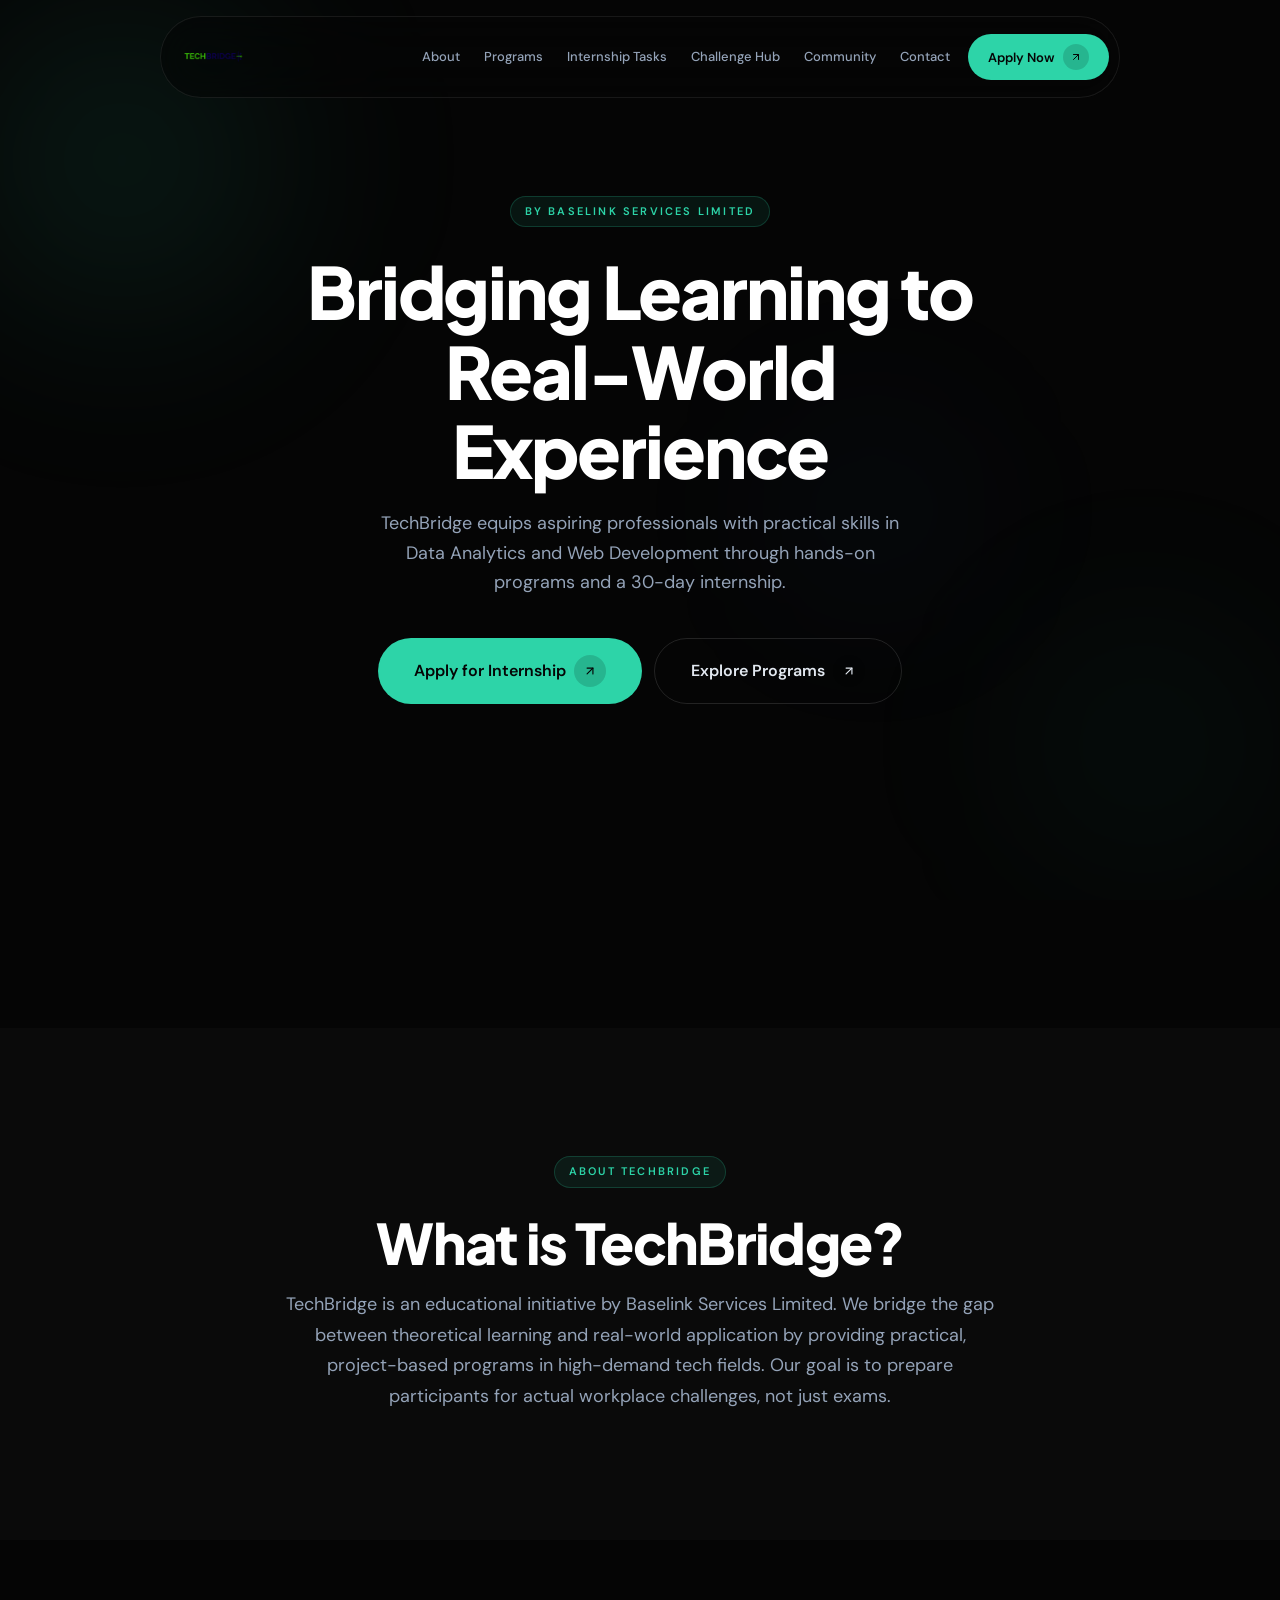
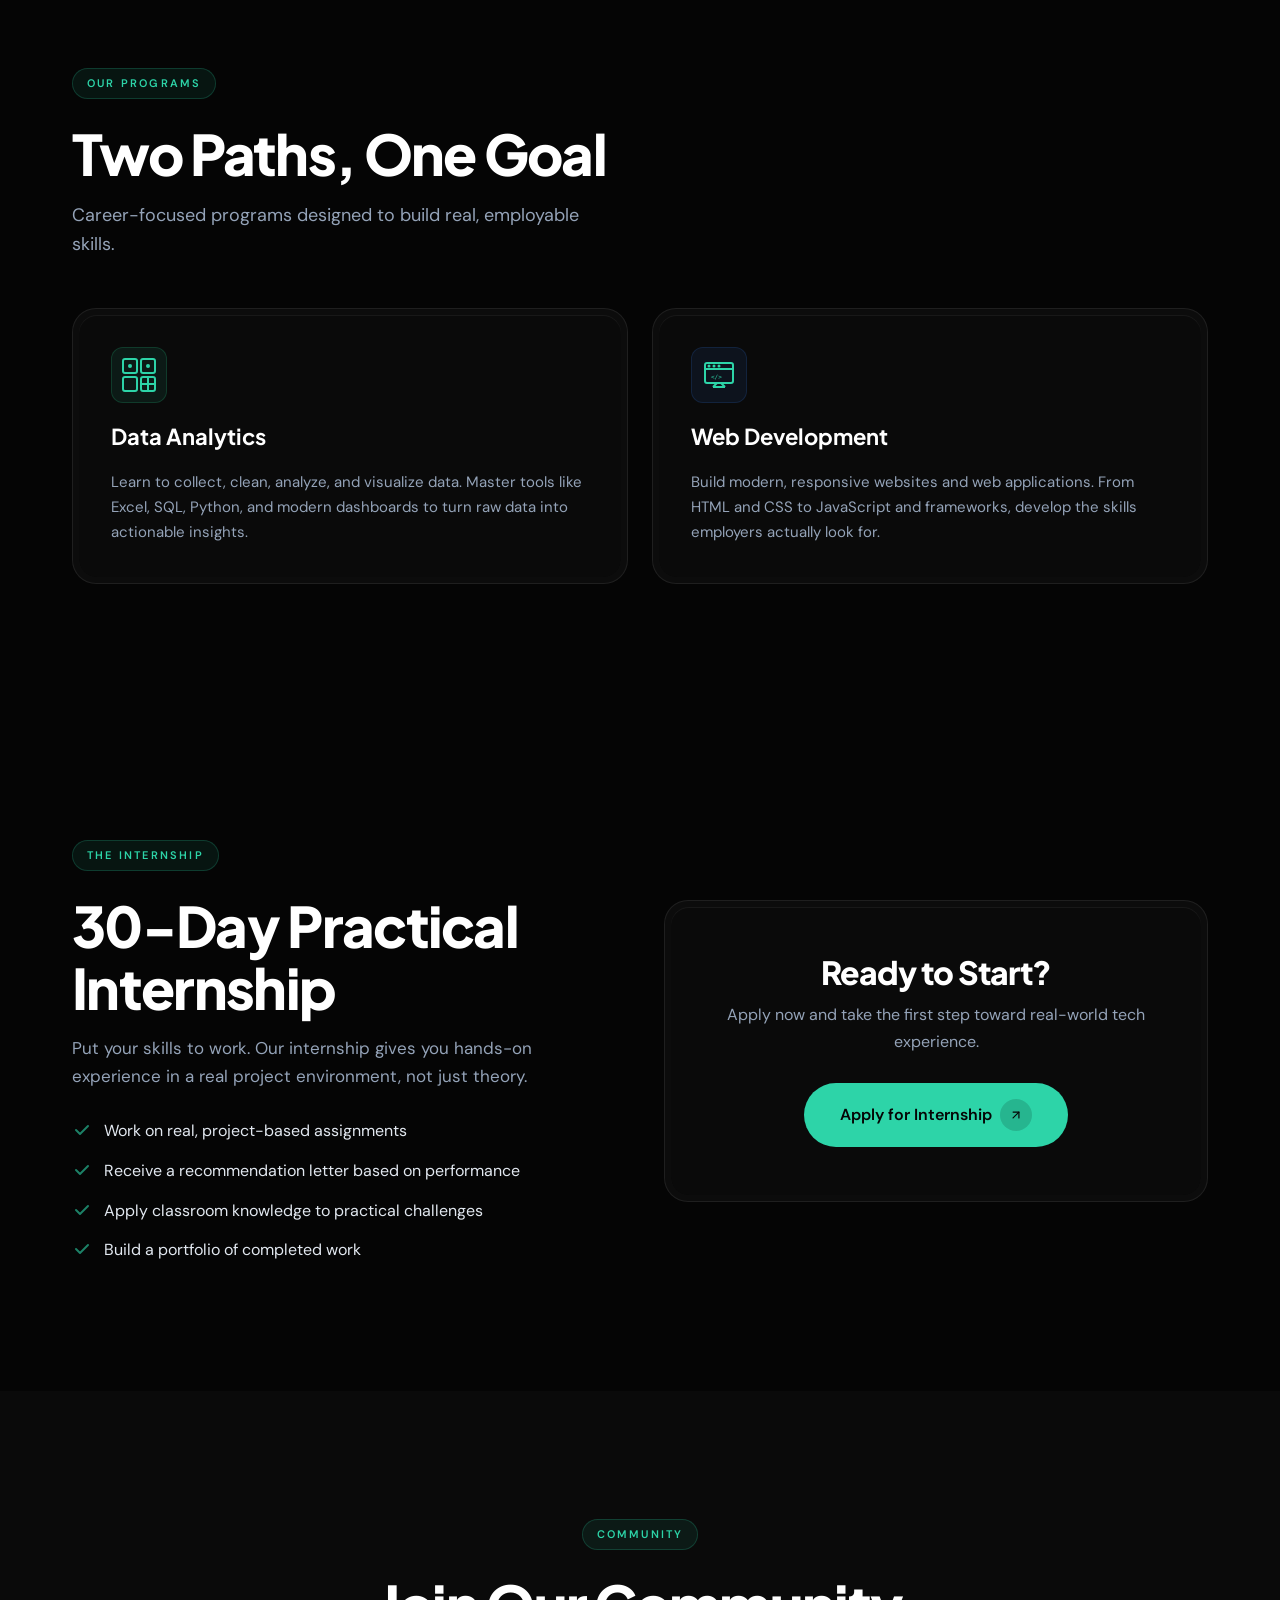
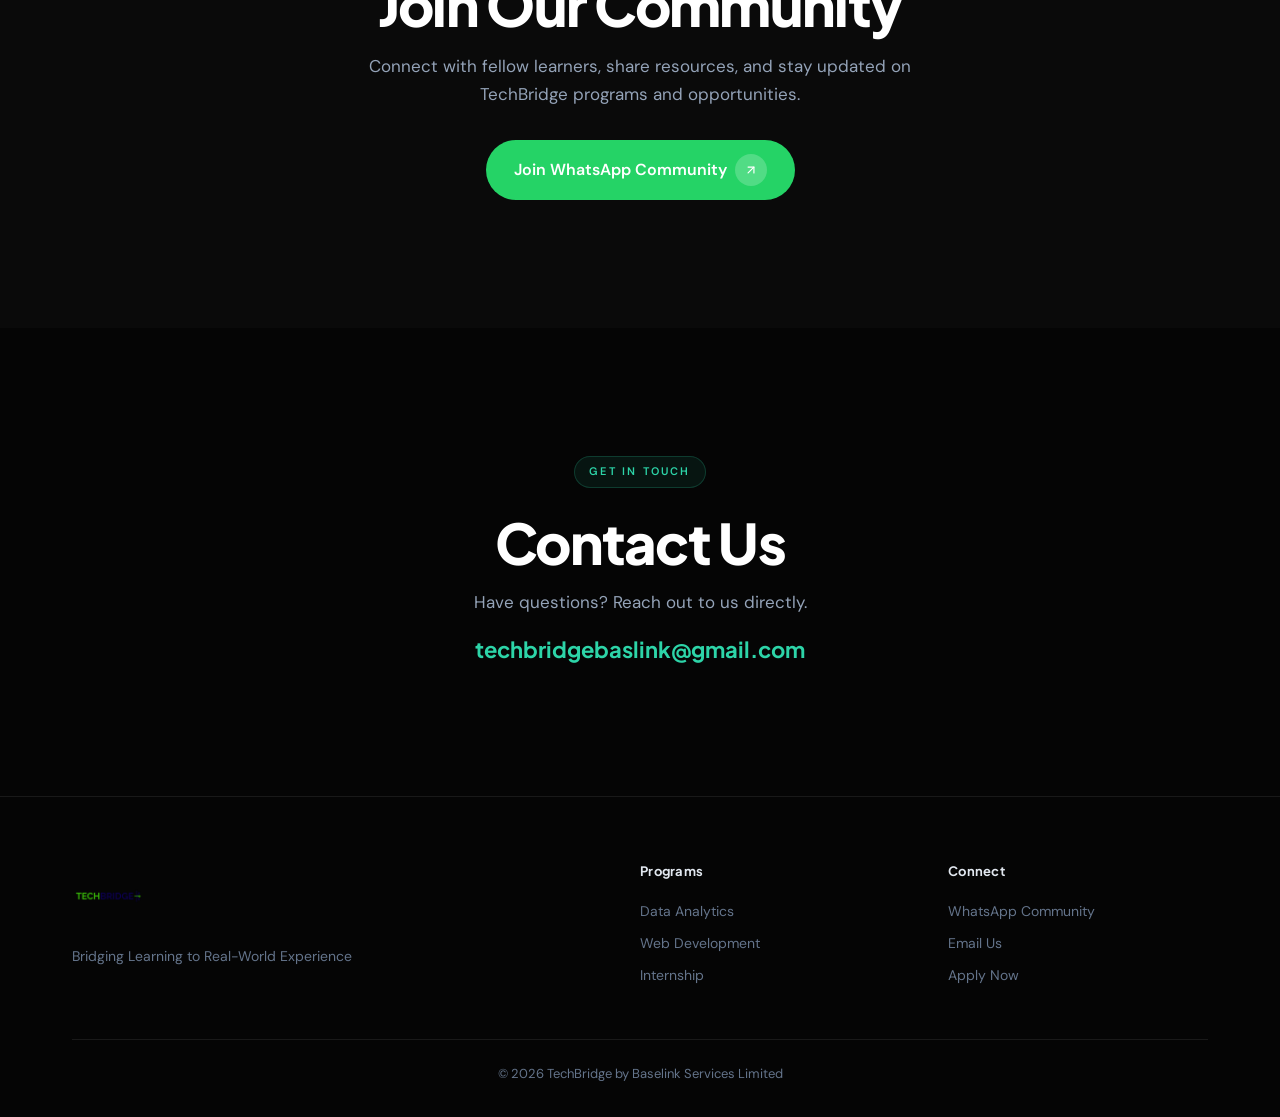
==== commit 609a361b: "Add Challenge Hub page and associated styles and scripts" ====
--- a/index.html
+++ b/index.html
@@ -7,6 +7,7 @@
 			name="description"
 			content="TechBridge by Baselink Services Limited - Bridging Learning to Real-World Experience through Data Analytics and Web Development programs."
 		/>
+		<link rel="icon" href="assets/techbridge-logo.png" />
 		<link rel="preconnect" href="https://fonts.googleapis.com" />
 		<link rel="preconnect" href="https://fonts.gstatic.com" crossorigin />
 		<link
@@ -30,13 +31,32 @@
 				<div class="nav_links">
 					<a href="#about" class="nav_link" role="menuitem">About</a>
 					<a href="programs.html" class="nav_link" role="menuitem">Programs</a>
-					<a href="tasks.html" class="nav_link" role="menuitem">Internship Tasks</a>
-					<a href="#community" class="nav_link" role="menuitem">Community</a>
-					<a href="#contact" class="nav_link" role="menuitem">Contact</a>
-					<a href="#internship" class="nav_cta btn btn-primary btn-sm" role="menuitem">
+				<a href="tasks.html" class="nav_link" role="menuitem"
+					>Internship Tasks</a
+				>
+				<a href="challenges.html" class="nav_link" role="menuitem"
+					>Challenge Hub</a
+				>
+				<a href="#community" class="nav_link" role="menuitem">Community</a>
+					<a href="#footer" class="nav_link" role="menuitem">Contact</a>
+					<a
+						href="#internship"
+						class="nav_cta btn btn-primary btn-sm"
+						role="menuitem"
+					>
 						Apply Now
 						<span class="btn_icon">
-							<svg viewBox="0 0 24 24" fill="none" stroke="currentColor" stroke-width="2" stroke-linecap="round" stroke-linejoin="round"><path d="M7 17L17 7"/><path d="M7 7h10v10"/></svg>
+							<svg
+								viewBox="0 0 24 24"
+								fill="none"
+								stroke="currentColor"
+								stroke-width="2"
+								stroke-linecap="round"
+								stroke-linejoin="round"
+							>
+								<path d="M7 17L17 7" />
+								<path d="M7 7h10v10" />
+							</svg>
 						</span>
 					</a>
 				</div>
@@ -52,35 +72,94 @@
 		</nav>
 
 		<!-- Hero Section -->
-		<header class="section section-light" id="hero" style="padding-top: 0;">
-			<div style="min-height: 100dvh; display: flex; align-items: center; justify-content: center; position: relative; overflow: hidden;">
+		<header class="section section-light" id="hero" style="padding-top: 0">
+			<div
+				style="
+					min-height: 100dvh;
+					display: flex;
+					align-items: center;
+					justify-content: center;
+					position: relative;
+					overflow: hidden;
+				"
+			>
 				<div class="hero-orbs">
 					<div class="hero-orb hero-orb-1"></div>
 					<div class="hero-orb hero-orb-2"></div>
 					<div class="hero-orb hero-orb-3"></div>
 				</div>
-				<div class="container" style="text-align: center; position: relative; z-index: 1; padding-block: 6rem;">
+				<div
+					class="container"
+					style="
+						text-align: center;
+						position: relative;
+						z-index: 1;
+						padding-block: 6rem;
+					"
+				>
 					<div data-reveal>
 						<p class="section_eyebrow">By Baselink Services Limited</p>
-						<h1 class="section_title" style="font-size: clamp(2.5rem, 6vw, 4.5rem); max-width: 720px; margin-inline: auto; margin-bottom: 1.25rem;">
+						<h1
+							class="section_title"
+							style="
+								font-size: clamp(2.5rem, 6vw, 4.5rem);
+								max-width: 720px;
+								margin-inline: auto;
+								margin-bottom: 1.25rem;
+							"
+						>
 							Bridging Learning to Real-World Experience
 						</h1>
-						<p class="section_subtitle" style="margin-inline: auto; margin-bottom: 2.5rem; max-width: 520px;">
+						<p
+							class="section_subtitle"
+							style="
+								margin-inline: auto;
+								margin-bottom: 2.5rem;
+								max-width: 520px;
+							"
+						>
 							TechBridge equips aspiring professionals with practical skills in
 							Data Analytics and Web Development through hands-on programs and a
 							30-day internship.
 						</p>
-						<div style="display: flex; flex-wrap: wrap; gap: 0.75rem; justify-content: center;">
+						<div
+							style="
+								display: flex;
+								flex-wrap: wrap;
+								gap: 0.75rem;
+								justify-content: center;
+							"
+						>
 							<a href="#internship" class="btn btn-primary btn-lg">
 								Apply for Internship
 								<span class="btn_icon">
-									<svg viewBox="0 0 24 24" fill="none" stroke="currentColor" stroke-width="2" stroke-linecap="round" stroke-linejoin="round"><path d="M7 17L17 7"/><path d="M7 7h10v10"/></svg>
+									<svg
+										viewBox="0 0 24 24"
+										fill="none"
+										stroke="currentColor"
+										stroke-width="2"
+										stroke-linecap="round"
+										stroke-linejoin="round"
+									>
+										<path d="M7 17L17 7" />
+										<path d="M7 7h10v10" />
+									</svg>
 								</span>
 							</a>
 							<a href="programs.html" class="btn btn-outline btn-lg">
 								Explore Programs
 								<span class="btn_icon">
-									<svg viewBox="0 0 24 24" fill="none" stroke="currentColor" stroke-width="2" stroke-linecap="round" stroke-linejoin="round"><path d="M7 17L17 7"/><path d="M7 7h10v10"/></svg>
+									<svg
+										viewBox="0 0 24 24"
+										fill="none"
+										stroke="currentColor"
+										stroke-width="2"
+										stroke-linecap="round"
+										stroke-linejoin="round"
+									>
+										<path d="M7 17L17 7" />
+										<path d="M7 7h10v10" />
+									</svg>
 								</span>
 							</a>
 						</div>
@@ -130,9 +209,9 @@
 								</div>
 								<h3 class="program-card_title">Data Analytics</h3>
 								<p class="program-card_desc">
-									Learn to collect, clean, analyze, and visualize data. Master tools
-									like Excel, SQL, Python, and modern dashboards to turn raw data
-									into actionable insights.
+									Learn to collect, clean, analyze, and visualize data. Master
+									tools like Excel, SQL, Python, and modern dashboards to turn
+									raw data into actionable insights.
 								</p>
 							</div>
 						</div>
@@ -140,7 +219,15 @@
 					<a href="programs.html#web-development" class="program-card">
 						<div class="doppel-card">
 							<div class="doppel-card_inner">
-								<div class="program-card_icon" aria-hidden="true" style="background: rgba(59, 130, 246, 0.08); border-color: rgba(59, 130, 246, 0.15); color: #3b82f6;">
+								<div
+									class="program-card_icon"
+									aria-hidden="true"
+									style="
+										background: rgba(59, 130, 246, 0.08);
+										border-color: rgba(59, 130, 246, 0.15);
+										color: #3b82f6;
+									"
+								>
 									<img
 										src="assets/icons/web-development.svg"
 										alt=""
@@ -150,9 +237,9 @@
 								</div>
 								<h3 class="program-card_title">Web Development</h3>
 								<p class="program-card_desc">
-									Build modern, responsive websites and web applications. From HTML
-									and CSS to JavaScript and frameworks, develop the skills employers
-									actually look for.
+									Build modern, responsive websites and web applications. From
+									HTML and CSS to JavaScript and frameworks, develop the skills
+									employers actually look for.
 								</p>
 							</div>
 						</div>
@@ -167,9 +254,7 @@
 				<div class="apply">
 					<div data-reveal>
 						<p class="section_eyebrow">The Internship</p>
-						<h2 class="section_title">
-							30-Day Practical Internship
-						</h2>
+						<h2 class="section_title">30-Day Practical Internship</h2>
 						<p class="apply_intro">
 							Put your skills to work. Our internship gives you hands-on
 							experience in a real project environment, not just theory.
@@ -193,7 +278,9 @@
 									height="20"
 									class="apply_check"
 								/>
-								<span>Receive a recommendation letter based on performance</span>
+								<span
+									>Receive a recommendation letter based on performance</span
+								>
 							</li>
 							<li class="apply_item">
 								<img
@@ -219,11 +306,26 @@
 					</div>
 					<div data-reveal>
 						<div class="doppel-card">
-							<div class="doppel-card_inner" style="text-align: center; padding: 3rem 2rem;">
-								<h3 class="section_title" style="font-size: clamp(1.5rem, 3vw, 2rem); margin-bottom: 0.75rem;">
+							<div
+								class="doppel-card_inner"
+								style="text-align: center; padding: 3rem 2rem"
+							>
+								<h3
+									class="section_title"
+									style="
+										font-size: clamp(1.5rem, 3vw, 2rem);
+										margin-bottom: 0.75rem;
+									"
+								>
 									Ready to Start?
 								</h3>
-								<p style="color: var(--color-text-muted); margin-bottom: 1.75rem; line-height: 1.65;">
+								<p
+									style="
+										color: var(--color-text-muted);
+										margin-bottom: 1.75rem;
+										line-height: 1.65;
+									"
+								>
 									Apply now and take the first step toward real-world tech
 									experience.
 								</p>
@@ -235,7 +337,17 @@
 								>
 									Apply for Internship
 									<span class="btn_icon">
-										<svg viewBox="0 0 24 24" fill="none" stroke="currentColor" stroke-width="2" stroke-linecap="round" stroke-linejoin="round"><path d="M7 17L17 7"/><path d="M7 7h10v10"/></svg>
+										<svg
+											viewBox="0 0 24 24"
+											fill="none"
+											stroke="currentColor"
+											stroke-width="2"
+											stroke-linecap="round"
+											stroke-linejoin="round"
+										>
+											<path d="M7 17L17 7" />
+											<path d="M7 7h10v10" />
+										</svg>
 									</span>
 								</a>
 							</div>
@@ -262,8 +374,18 @@
 						rel="noopener"
 					>
 						Join WhatsApp Community
-						<span class="btn_icon" style="background: rgba(255,255,255,0.2);">
-							<svg viewBox="0 0 24 24" fill="none" stroke="currentColor" stroke-width="2" stroke-linecap="round" stroke-linejoin="round"><path d="M7 17L17 7"/><path d="M7 7h10v10"/></svg>
+						<span class="btn_icon" style="background: rgba(255, 255, 255, 0.2)">
+							<svg
+								viewBox="0 0 24 24"
+								fill="none"
+								stroke="currentColor"
+								stroke-width="2"
+								stroke-linecap="round"
+								stroke-linejoin="round"
+							>
+								<path d="M7 17L17 7" />
+								<path d="M7 7h10v10" />
+							</svg>
 						</span>
 					</a>
 				</div>
@@ -285,7 +407,7 @@
 		</section>
 
 		<!-- Footer -->
-		<footer class="footer">
+		<footer class="footer" id="footer">
 			<div class="container">
 				<div class="footer_inner">
 					<div class="footer_brand">
@@ -311,12 +433,12 @@
 					<div>
 						<h4 class="footer_heading">Connect</h4>
 						<a
-						href="https://chat.whatsapp.com/DFoiANlw4hu0BIyVHku70r"
-						class="footer_link"
-						target="_blank"
-						rel="noopener noreferrer"
-						>WhatsApp Community</a
-					>
+							href="https://chat.whatsapp.com/DFoiANlw4hu0BIyVHku70r"
+							class="footer_link"
+							target="_blank"
+							rel="noopener noreferrer"
+							>WhatsApp Community</a
+						>
 						<a href="mailto:techbridgebaslink@gmail.com" class="footer_link"
 							>Email Us</a
 						>
@@ -350,7 +472,9 @@
 			});
 
 			// Scroll reveal
-			const prefersReducedMotion = window.matchMedia("(prefers-reduced-motion: reduce)").matches;
+			const prefersReducedMotion = window.matchMedia(
+				"(prefers-reduced-motion: reduce)",
+			).matches;
 			if (!prefersReducedMotion) {
 				const observer = new IntersectionObserver(
 					(entries) => {
@@ -361,11 +485,15 @@
 							}
 						});
 					},
-					{ threshold: 0.15, rootMargin: "0px 0px -40px 0px" }
+					{ threshold: 0.15, rootMargin: "0px 0px -40px 0px" },
 				);
-				document.querySelectorAll("[data-reveal]").forEach((el) => observer.observe(el));
+				document
+					.querySelectorAll("[data-reveal]")
+					.forEach((el) => observer.observe(el));
 			} else {
-				document.querySelectorAll("[data-reveal]").forEach((el) => el.classList.add("revealed"));
+				document
+					.querySelectorAll("[data-reveal]")
+					.forEach((el) => el.classList.add("revealed"));
 			}
 		</script>
 	</body>
--- a/index.css
+++ b/index.css
@@ -233,7 +233,7 @@
 	border-radius: var(--radius-pill);
 	padding: 0.5rem 0.625rem 0.5rem 1.25rem;
 	width: 100%;
-	max-width: 840px;
+	max-width: 960px;
 }
 .nav_logo {
 	flex-shrink: 0;
@@ -253,7 +253,7 @@
 	font-size: 0.8125rem;
 	font-weight: 500;
 	color: var(--color-text-muted);
-	padding: 0.5rem 0.75rem;
+	padding: 0.5rem 0.625rem;
 	border-radius: var(--radius-pill);
 	transition:
 		color var(--duration-fast) var(--ease),
@@ -386,7 +386,7 @@
 /* --- Programs (Home) --- */
 .programs {
 	display: grid;
-	grid-template-columns: 1.2fr 0.8fr;
+	grid-template-columns: 1fr 1fr;
 	gap: 1.5rem;
 	margin-top: 3rem;
 }
@@ -710,8 +710,14 @@
 	.nav_links-open .nav_link:nth-child(5) {
 		animation-delay: 0.25s;
 	}
+	.nav_links-open .nav_link:nth-child(6) {
+		animation-delay: 0.3s;
+	}
+	.nav_links-open .nav_link:nth-child(7) {
+		animation-delay: 0.35s;
+	}
 	.nav_links-open .nav_cta {
-		animation: navReveal 0.5s var(--ease-out) 0.3s both;
+		animation: navReveal 0.5s var(--ease-out) 0.4s both;
 	}
 	@keyframes navReveal {
 		from {
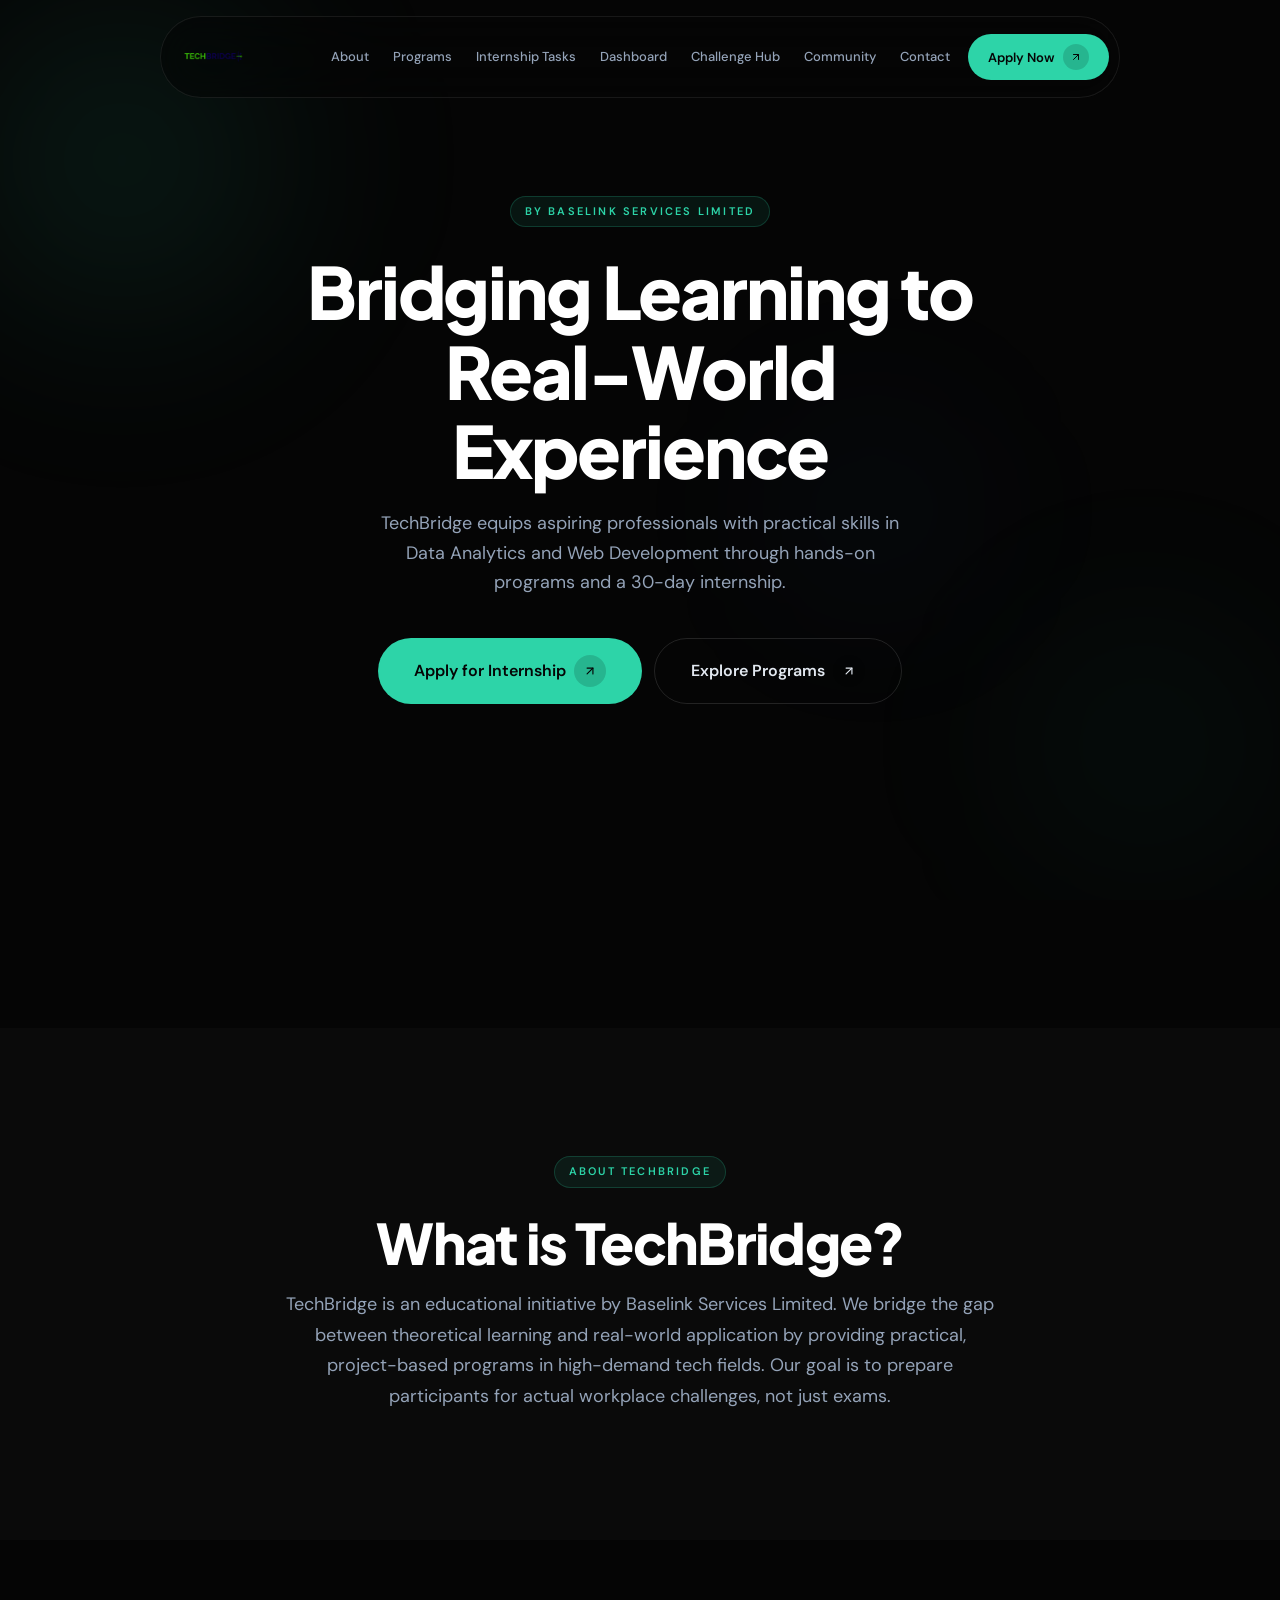
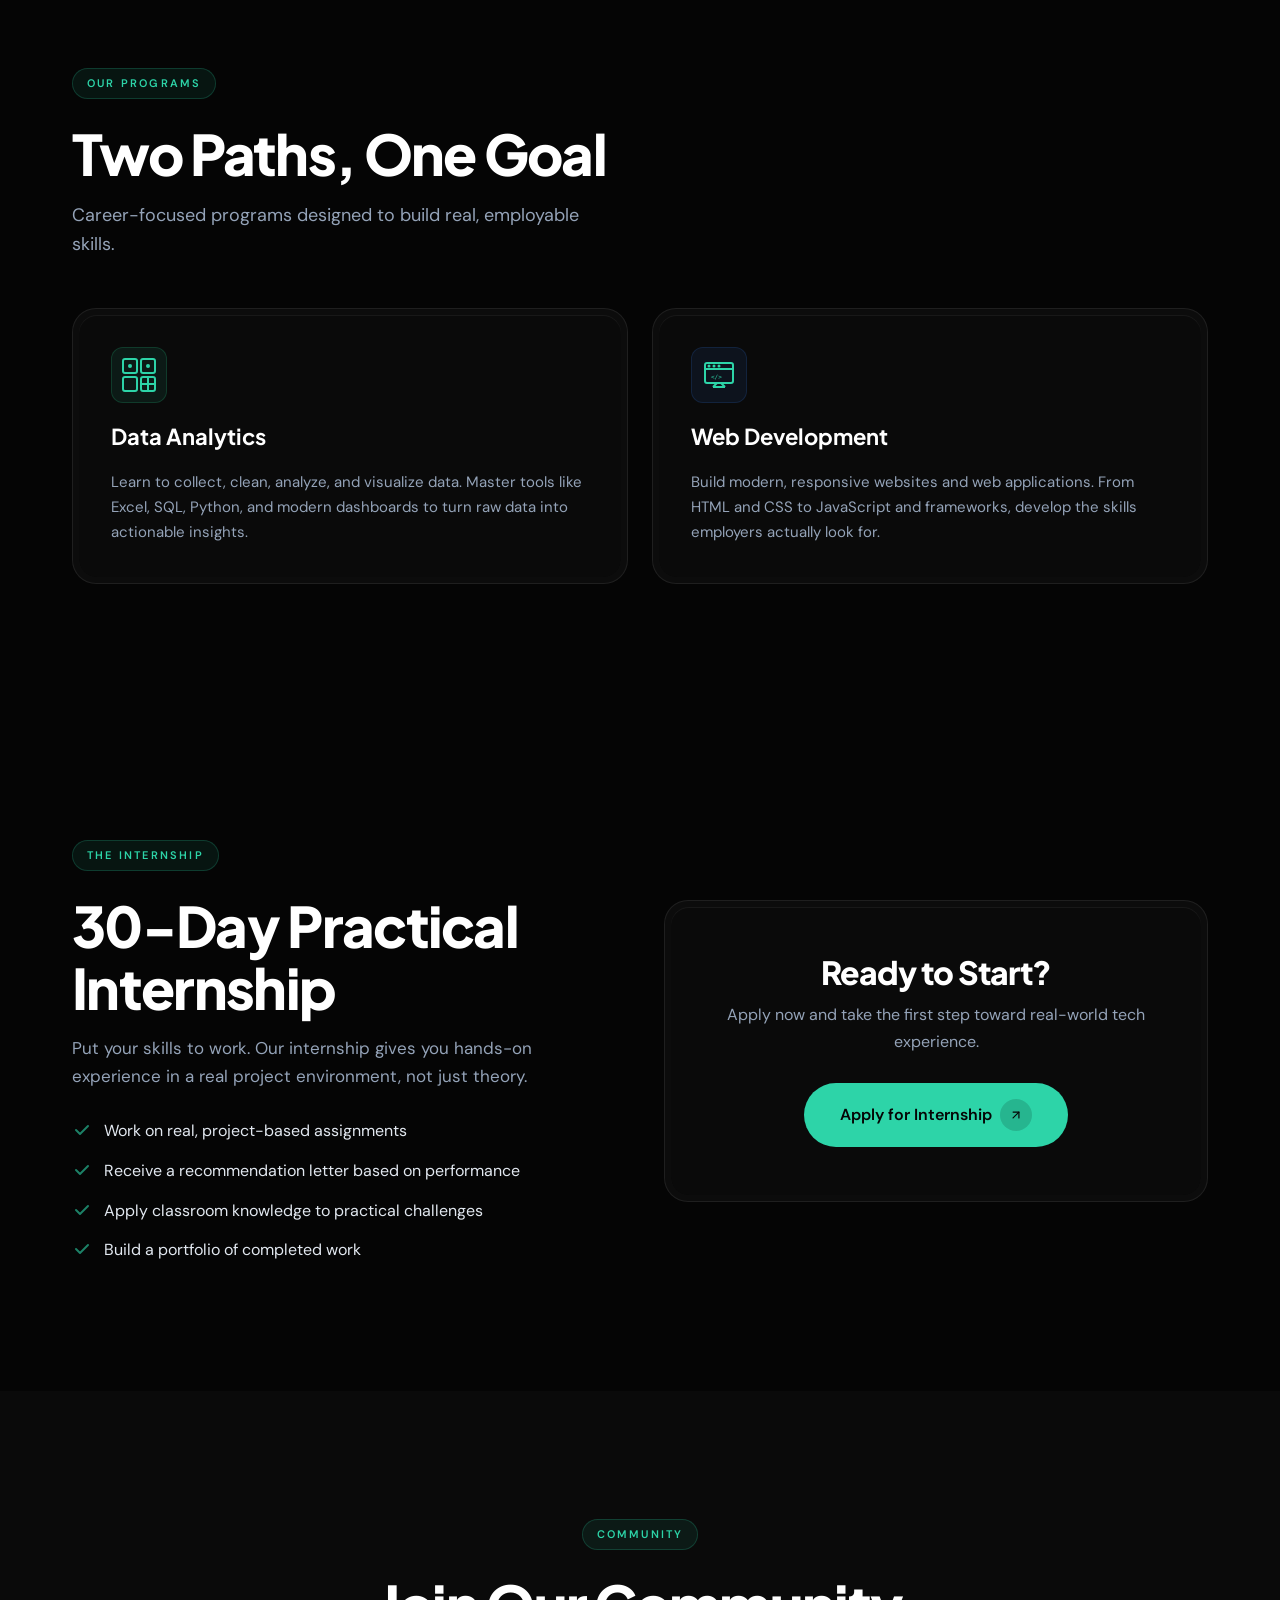
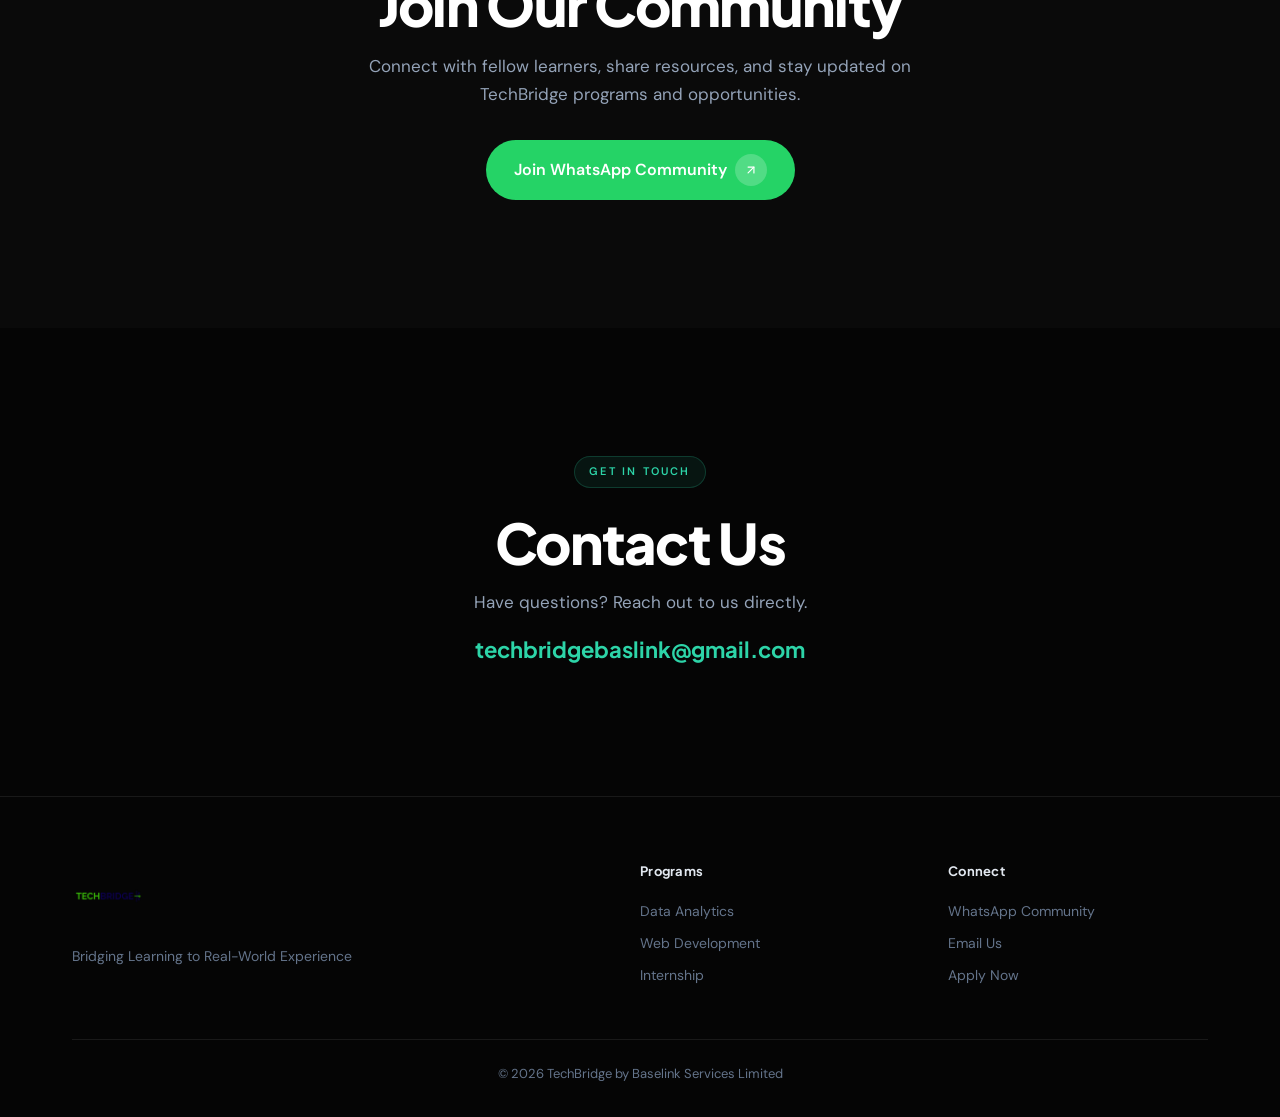
==== commit d0141d76: "feat: added intern dashboard page and restructures css and js files into separate folders" ====
--- a/index.html
+++ b/index.html
@@ -14,7 +14,7 @@
 			href="https://fonts.googleapis.com/css2?family=DM+Sans:opsz,wght@9..40,400;9..40,500;9..40,600&family=Plus+Jakarta+Sans:wght@600;700;800&display=swap"
 			rel="stylesheet"
 		/>
-		<link rel="stylesheet" href="index.css" />
+		<link rel="stylesheet" href="css/index.css" />
 		<title>TechBridge - Bridging Learning to Real-World Experience</title>
 	</head>
 	<body>
@@ -33,6 +33,9 @@
 					<a href="programs.html" class="nav_link" role="menuitem">Programs</a>
 				<a href="tasks.html" class="nav_link" role="menuitem"
 					>Internship Tasks</a
+				>
+				<a href="dashboard.html" class="nav_link" role="menuitem"
+					>Dashboard</a
 				>
 				<a href="challenges.html" class="nav_link" role="menuitem"
 					>Challenge Hub</a
--- a/css/index.css
+++ b/css/index.css
@@ -0,0 +1,780 @@
+/* ========================================
+   TechBridge - Global Design System
+   Ethereal Glass + Asymmetrical Bento
+   ======================================== */
+
+/* --- Design Tokens --- */
+:root {
+	--color-dark: #050505;
+	--color-dark-elevated: #0a0a0a;
+	--color-dark-card: rgba(255, 255, 255, 0.03);
+	--color-green: #2dd4a8;
+	--color-green-hover: #25b892;
+	--color-green-glow: rgba(45, 212, 168, 0.15);
+	--color-light: #f8fafc;
+	--color-white: #ffffff;
+	--color-text: #e2e8f0;
+	--color-text-muted: #94a3b8;
+	--color-text-dim: #64748b;
+	--color-surface: rgba(255, 255, 255, 0.03);
+	--color-surface-hover: rgba(255, 255, 255, 0.06);
+	--color-hairline: rgba(255, 255, 255, 0.08);
+	--color-hairline-strong: rgba(255, 255, 255, 0.12);
+	--color-whatsapp: #25d366;
+	--color-whatsapp-hover: #1da851;
+	--font-display: "Plus Jakarta Sans", system-ui, sans-serif;
+	--font-body: "DM Sans", system-ui, sans-serif;
+	--section-py: clamp(5rem, 10vw, 9rem);
+	--container-px: clamp(1.25rem, 4vw, 2rem);
+	--container-max: 1200px;
+	--ease: cubic-bezier(0.32, 0.72, 0, 1);
+	--ease-out: cubic-bezier(0.16, 1, 0.3, 1);
+	--duration: 0.7s;
+	--duration-fast: 0.3s;
+	--radius: 12px;
+	--radius-lg: 24px;
+	--radius-pill: 9999px;
+}
+
+/* --- Reset --- */
+*,
+*::before,
+*::after {
+	box-sizing: border-box;
+	margin: 0;
+	padding: 0;
+}
+html {
+	scroll-behavior: smooth;
+	-webkit-text-size-adjust: 100%;
+}
+body {
+	font-family: var(--font-body);
+	font-size: 1rem;
+	line-height: 1.6;
+	color: var(--color-text);
+	background: var(--color-dark);
+	-webkit-font-smoothing: antialiased;
+	-moz-osx-font-smoothing: grayscale;
+	overflow-x: hidden;
+}
+img {
+	display: block;
+	max-width: 100%;
+	height: auto;
+}
+a {
+	color: inherit;
+	text-decoration: none;
+}
+ul {
+	list-style: none;
+}
+button {
+	font-family: inherit;
+}
+
+/* --- Container --- */
+.container {
+	width: 100%;
+	max-width: var(--container-max);
+	margin: 0 auto;
+	padding-inline: var(--container-px);
+}
+
+/* --- Typography --- */
+.section_eyebrow {
+	display: inline-flex;
+	align-items: center;
+	gap: 0.5rem;
+	font-family: var(--font-body);
+	font-weight: 600;
+	font-size: 0.6875rem;
+	letter-spacing: 0.2em;
+	text-transform: uppercase;
+	color: var(--color-green);
+	background: rgba(45, 212, 168, 0.08);
+	border: 1px solid rgba(45, 212, 168, 0.2);
+	padding: 0.375rem 0.875rem;
+	border-radius: var(--radius-pill);
+	margin-bottom: 1.5rem;
+}
+.section_title {
+	font-family: var(--font-display);
+	font-weight: 800;
+	font-size: clamp(2rem, 5vw, 3.5rem);
+	line-height: 1.1;
+	letter-spacing: -0.03em;
+	color: var(--color-white);
+	margin-bottom: 1rem;
+}
+.section_title-light {
+	color: var(--color-white);
+}
+.section_subtitle {
+	font-size: 1.125rem;
+	line-height: 1.65;
+	color: var(--color-text-muted);
+	max-width: 520px;
+}
+
+/* --- Buttons --- */
+.btn {
+	display: inline-flex;
+	align-items: center;
+	justify-content: center;
+	gap: 0.5rem;
+	font-family: var(--font-body);
+	font-weight: 600;
+	font-size: 0.9375rem;
+	line-height: 1;
+	border: none;
+	border-radius: var(--radius-pill);
+	cursor: pointer;
+	transition:
+		background var(--duration-fast) var(--ease),
+		transform 0.15s var(--ease),
+		box-shadow var(--duration) var(--ease),
+		border-color var(--duration-fast) var(--ease);
+	white-space: nowrap;
+	position: relative;
+	overflow: hidden;
+}
+.btn:active {
+	transform: scale(0.98);
+}
+.btn_icon {
+	display: inline-flex;
+	align-items: center;
+	justify-content: center;
+	width: 32px;
+	height: 32px;
+	border-radius: 50%;
+	background: rgba(0, 0, 0, 0.1);
+	transition: transform var(--duration) var(--ease);
+	flex-shrink: 0;
+}
+.btn_icon svg {
+	width: 14px;
+	height: 14px;
+}
+.btn:hover .btn_icon {
+	transform: translate(2px, -2px);
+}
+.btn-primary {
+	background: var(--color-green);
+	color: var(--color-dark);
+	padding: 0.875rem 1.75rem;
+}
+.btn-primary:hover {
+	background: var(--color-green-hover);
+	box-shadow: 0 8px 32px var(--color-green-glow);
+}
+.btn-primary .btn_icon {
+	background: rgba(0, 0, 0, 0.15);
+}
+.btn-outline {
+	background: transparent;
+	color: var(--color-text);
+	border: 1px solid var(--color-hairline-strong);
+	padding: 0.875rem 1.75rem;
+}
+.btn-outline:hover {
+	border-color: rgba(255, 255, 255, 0.25);
+	background: rgba(255, 255, 255, 0.04);
+}
+.btn-sm {
+	padding: 0.625rem 1.25rem;
+	font-size: 0.8125rem;
+}
+.btn-sm .btn_icon {
+	width: 26px;
+	height: 26px;
+}
+.btn-sm .btn_icon svg {
+	width: 12px;
+	height: 12px;
+}
+.btn-lg {
+	padding: 1rem 2.25rem;
+	font-size: 1rem;
+}
+.btn-whatsapp {
+	background: var(--color-whatsapp);
+	color: var(--color-white);
+	padding: 0.875rem 1.75rem;
+	font-size: 1rem;
+}
+.btn-whatsapp:hover {
+	background: var(--color-whatsapp-hover);
+	box-shadow: 0 8px 32px rgba(37, 211, 102, 0.25);
+}
+
+/* --- Navigation (Floating Glass Pill) --- */
+.nav {
+	position: fixed;
+	top: 0;
+	left: 0;
+	right: 0;
+	z-index: 100;
+	padding: 1rem var(--container-px);
+	display: flex;
+	justify-content: center;
+}
+.nav_inner {
+	display: flex;
+	align-items: center;
+	justify-content: space-between;
+	gap: 2rem;
+	background: rgba(5, 5, 5, 0.6);
+	backdrop-filter: blur(24px) saturate(150%);
+	-webkit-backdrop-filter: blur(24px) saturate(150%);
+	border: 1px solid var(--color-hairline);
+	border-radius: var(--radius-pill);
+	padding: 0.5rem 0.625rem 0.5rem 1.25rem;
+	width: 100%;
+	max-width: 960px;
+}
+.nav_logo {
+	flex-shrink: 0;
+	display: flex;
+	align-items: center;
+}
+.nav_logo-img {
+	height: 64px;
+	width: auto;
+}
+.nav_links {
+	display: flex;
+	align-items: center;
+	gap: 0.25rem;
+}
+.nav_link {
+	font-size: 0.8125rem;
+	font-weight: 500;
+	color: var(--color-text-muted);
+	padding: 0.5rem 0.625rem;
+	border-radius: var(--radius-pill);
+	transition:
+		color var(--duration-fast) var(--ease),
+		background var(--duration-fast) var(--ease);
+}
+.nav_link:hover {
+	color: var(--color-white);
+	background: rgba(255, 255, 255, 0.06);
+}
+.nav_cta {
+	margin-left: 0.25rem;
+}
+.nav_toggle {
+	display: none;
+	flex-direction: column;
+	gap: 5px;
+	background: none;
+	border: none;
+	cursor: pointer;
+	padding: 8px;
+	z-index: 120;
+	position: relative;
+}
+.nav_toggle span {
+	display: block;
+	width: 20px;
+	height: 1.5px;
+	background: var(--color-text);
+	border-radius: 2px;
+	transition:
+		transform var(--duration-fast) var(--ease),
+		opacity var(--duration-fast) var(--ease);
+	transform-origin: center;
+}
+.nav_toggle[aria-expanded="true"] span:nth-child(1) {
+	transform: translateY(6.5px) rotate(45deg);
+}
+.nav_toggle[aria-expanded="true"] span:nth-child(2) {
+	opacity: 0;
+}
+.nav_toggle[aria-expanded="true"] span:nth-child(3) {
+	transform: translateY(-6.5px) rotate(-45deg);
+}
+.nav_close {
+	display: none;
+	position: absolute;
+	top: 1.5rem;
+	right: 1.5rem;
+	width: 44px;
+	height: 44px;
+	background: rgba(255, 255, 255, 0.08);
+	border: 1px solid var(--color-hairline);
+	border-radius: 50%;
+	cursor: pointer;
+	align-items: center;
+	justify-content: center;
+	transition: background var(--duration-fast) var(--ease);
+	z-index: 130;
+}
+.nav_close:hover {
+	background: rgba(255, 255, 255, 0.15);
+}
+.nav_close span {
+	position: absolute;
+	width: 18px;
+	height: 1.5px;
+	background: var(--color-text);
+	border-radius: 2px;
+}
+.nav_close span:nth-child(1) {
+	transform: rotate(45deg);
+}
+.nav_close span:nth-child(2) {
+	transform: rotate(-45deg);
+}
+.nav_link-active {
+	color: var(--color-white);
+}
+
+/* --- Sections --- */
+.section {
+	padding: var(--section-py) 0;
+}
+.section-light {
+	background: var(--color-dark);
+}
+.section-alt {
+	background: var(--color-dark-elevated);
+}
+.section-dark {
+	background: var(--color-dark);
+}
+
+/* --- Double-Bezel Card System --- */
+.doppel-card {
+	background: var(--color-surface);
+	border: 1px solid var(--color-hairline);
+	border-radius: var(--radius-lg);
+	padding: 6px;
+	transition:
+		box-shadow var(--duration) var(--ease),
+		transform var(--duration) var(--ease),
+		border-color var(--duration-fast) var(--ease);
+}
+.doppel-card:hover {
+	border-color: var(--color-hairline-strong);
+	box-shadow: 0 16px 64px rgba(0, 0, 0, 0.3);
+	transform: translateY(-4px);
+}
+.doppel-card_inner {
+	background: var(--color-dark-elevated);
+	border-radius: calc(var(--radius-lg) - 6px);
+	padding: 2rem;
+	box-shadow: inset 0 1px 0 rgba(255, 255, 255, 0.06);
+	height: 100%;
+}
+
+/* --- About --- */
+.about {
+	max-width: 720px;
+	margin: 0 auto;
+	text-align: center;
+}
+.about_text {
+	font-size: 1.125rem;
+	line-height: 1.7;
+	color: var(--color-text-muted);
+}
+
+/* --- Programs (Home) --- */
+.programs {
+	display: grid;
+	grid-template-columns: 1fr 1fr;
+	gap: 1.5rem;
+	margin-top: 3rem;
+}
+.program-card {
+	display: block;
+	text-decoration: none;
+}
+.program-card .doppel-card_inner {
+	display: flex;
+	flex-direction: column;
+	gap: 1rem;
+}
+.program-card_icon {
+	width: 56px;
+	height: 56px;
+	display: flex;
+	align-items: center;
+	justify-content: center;
+	background: rgba(45, 212, 168, 0.08);
+	border: 1px solid rgba(45, 252, 168, 0.15);
+	border-radius: var(--radius);
+	color: var(--color-green);
+}
+.program-card_title {
+	font-family: var(--font-display);
+	font-weight: 700;
+	font-size: 1.375rem;
+	color: var(--color-white);
+}
+.program-card_desc {
+	font-size: 0.9375rem;
+	line-height: 1.65;
+	color: var(--color-text-muted);
+}
+
+/* --- Apply (Home) --- */
+.apply {
+	display: grid;
+	grid-template-columns: 1fr 1fr;
+	gap: 3rem;
+	align-items: center;
+}
+.apply_intro {
+	font-size: 1.0625rem;
+	line-height: 1.65;
+	color: var(--color-text-muted);
+	margin-bottom: 1.75rem;
+}
+.apply_list {
+	display: flex;
+	flex-direction: column;
+	gap: 0.875rem;
+}
+.apply_item {
+	display: flex;
+	align-items: flex-start;
+	gap: 0.75rem;
+	font-size: 1rem;
+	color: var(--color-text);
+}
+.apply_check {
+	flex-shrink: 0;
+	width: 20px;
+	height: 20px;
+	margin-top: 2px;
+	opacity: 0.6;
+}
+
+/* --- Community --- */
+.community {
+	text-align: center;
+	max-width: 600px;
+	margin: 0 auto;
+}
+.community_text {
+	font-size: 1.0625rem;
+	line-height: 1.65;
+	color: var(--color-text-muted);
+	margin-bottom: 2rem;
+}
+
+/* --- Contact --- */
+.contact {
+	text-align: center;
+}
+.contact_text {
+	font-size: 1.0625rem;
+	color: var(--color-text-muted);
+	margin-bottom: 1rem;
+}
+.contact_email {
+	display: inline-block;
+	font-family: var(--font-display);
+	font-weight: 700;
+	font-size: clamp(1rem, 2.5vw, 1.375rem);
+	color: var(--color-green);
+	transition:
+		opacity var(--duration-fast) var(--ease),
+		text-shadow var(--duration) var(--ease);
+}
+.contact_email:hover {
+	opacity: 0.9;
+	text-shadow: 0 0 24px var(--color-green-glow);
+}
+
+/* --- Footer --- */
+.footer {
+	background: var(--color-dark);
+	padding: 4rem 0 2rem;
+	border-top: 1px solid var(--color-hairline);
+}
+.footer_inner {
+	display: grid;
+	grid-template-columns: 2fr 1fr 1fr;
+	gap: 3rem;
+	padding-bottom: 3rem;
+	border-bottom: 1px solid var(--color-hairline);
+}
+.footer_logo {
+	height: 72px;
+	width: auto;
+	margin-bottom: 0.75rem;
+}
+.footer_tagline {
+	font-size: 0.875rem;
+	color: var(--color-text-dim);
+	max-width: 280px;
+}
+.footer_heading {
+	font-family: var(--font-display);
+	font-weight: 700;
+	font-size: 0.8125rem;
+	color: var(--color-text);
+	margin-bottom: 0.875rem;
+	letter-spacing: 0.02em;
+}
+.footer_link {
+	display: block;
+	font-size: 0.875rem;
+	color: var(--color-text-dim);
+	padding: 0.3rem 0;
+	transition: color var(--duration-fast) var(--ease);
+}
+.footer_link:hover {
+	color: var(--color-green);
+}
+.footer_bottom {
+	padding-top: 1.5rem;
+	text-align: center;
+	font-size: 0.8125rem;
+	color: var(--color-text-dim);
+}
+
+/* --- Scroll Reveal --- */
+[data-reveal] {
+	opacity: 0;
+	transform: translateY(32px);
+	filter: blur(8px);
+	transition:
+		opacity 0.8s var(--ease-out),
+		transform 0.8s var(--ease-out),
+		filter 0.8s var(--ease-out);
+}
+[data-reveal].revealed {
+	opacity: 1;
+	transform: translateY(0);
+	filter: blur(0);
+}
+[data-reveal="stagger"] > * {
+	opacity: 0;
+	transform: translateY(24px);
+	transition:
+		opacity 0.6s var(--ease-out),
+		transform 0.6s var(--ease-out);
+}
+[data-reveal="stagger"].revealed > * {
+	opacity: 1;
+	transform: translateY(0);
+}
+[data-reveal="stagger"].revealed > *:nth-child(1) {
+	transition-delay: 0ms;
+}
+[data-reveal="stagger"].revealed > *:nth-child(2) {
+	transition-delay: 80ms;
+}
+[data-reveal="stagger"].revealed > *:nth-child(3) {
+	transition-delay: 160ms;
+}
+[data-reveal="stagger"].revealed > *:nth-child(4) {
+	transition-delay: 240ms;
+}
+[data-reveal="stagger"].revealed > *:nth-child(5) {
+	transition-delay: 320ms;
+}
+[data-reveal="stagger"].revealed > *:nth-child(6) {
+	transition-delay: 400ms;
+}
+[data-reveal="stagger"].revealed > *:nth-child(7) {
+	transition-delay: 480ms;
+}
+[data-reveal="stagger"].revealed > *:nth-child(8) {
+	transition-delay: 560ms;
+}
+
+/* --- Background Orbs (Hero decoration) --- */
+.hero-orbs {
+	position: absolute;
+	inset: 0;
+	pointer-events: none;
+	overflow: hidden;
+}
+.hero-orb {
+	position: absolute;
+	border-radius: 50%;
+	filter: blur(80px);
+}
+.hero-orb-1 {
+	width: 500px;
+	height: 500px;
+	top: -10%;
+	left: -10%;
+	background: radial-gradient(
+		circle,
+		rgba(45, 212, 168, 0.12),
+		transparent 70%
+	);
+}
+.hero-orb-2 {
+	width: 400px;
+	height: 400px;
+	bottom: -5%;
+	right: -5%;
+	background: radial-gradient(
+		circle,
+		rgba(45, 212, 168, 0.06),
+		transparent 70%
+	);
+}
+.hero-orb-3 {
+	width: 300px;
+	height: 300px;
+	top: 40%;
+	right: 20%;
+	background: radial-gradient(
+		circle,
+		rgba(59, 130, 246, 0.06),
+		transparent 70%
+	);
+}
+
+/* ========================================
+   Responsive
+   ======================================== */
+
+@media (max-width: 1024px) {
+	.programs {
+		grid-template-columns: 1fr;
+	}
+	.apply {
+		grid-template-columns: 1fr;
+		text-align: center;
+	}
+	.apply_list {
+		align-items: center;
+	}
+	.footer_inner {
+		grid-template-columns: 1fr 1fr;
+		gap: 2rem;
+	}
+	.footer_brand {
+		grid-column: 1 / -1;
+	}
+	.footer_tagline {
+		max-width: none;
+	}
+}
+
+@media (max-width: 768px) {
+	.nav_toggle {
+		display: flex;
+	}
+	.nav_close {
+		display: flex;
+	}
+	.nav_links {
+		position: fixed;
+		inset: 0;
+		height: 100dvh;
+		height: 100vh;
+		background: rgba(5, 5, 5, 0.95);
+		backdrop-filter: blur(32px);
+		-webkit-backdrop-filter: blur(32px);
+		flex-direction: column;
+		align-items: center;
+		justify-content: center;
+		gap: 1rem;
+		opacity: 0;
+		pointer-events: none;
+		transition: opacity var(--duration-fast) var(--ease);
+		z-index: 110;
+	}
+	.nav_links-open {
+		opacity: 1;
+		pointer-events: auto;
+	}
+	.nav_links-open .nav_link {
+		animation: navReveal 0.5s var(--ease-out) both;
+	}
+	.nav_links-open .nav_link:nth-child(1) {
+		animation-delay: 0.05s;
+	}
+	.nav_links-open .nav_link:nth-child(2) {
+		animation-delay: 0.1s;
+	}
+	.nav_links-open .nav_link:nth-child(3) {
+		animation-delay: 0.15s;
+	}
+	.nav_links-open .nav_link:nth-child(4) {
+		animation-delay: 0.2s;
+	}
+	.nav_links-open .nav_link:nth-child(5) {
+		animation-delay: 0.25s;
+	}
+	.nav_links-open .nav_link:nth-child(6) {
+		animation-delay: 0.3s;
+	}
+	.nav_links-open .nav_link:nth-child(7) {
+		animation-delay: 0.35s;
+	}
+	.nav_links-open .nav_cta {
+		animation: navReveal 0.5s var(--ease-out) 0.4s both;
+	}
+	@keyframes navReveal {
+		from {
+			opacity: 0;
+			transform: translateY(16px);
+		}
+		to {
+			opacity: 1;
+			transform: translateY(0);
+		}
+	}
+	.nav_link {
+		font-size: 1.5rem;
+		font-weight: 600;
+		color: var(--color-text);
+	}
+	.nav_cta {
+		margin-left: 0;
+		margin-top: 1rem;
+	}
+	.programs {
+		grid-template-columns: 1fr;
+	}
+	.footer_inner {
+		grid-template-columns: 1fr;
+		gap: 2rem;
+		text-align: center;
+	}
+	.footer_tagline {
+		max-width: none;
+	}
+}
+
+@media (max-width: 480px) {
+	.btn-lg {
+		padding: 0.875rem 1.75rem;
+		font-size: 0.9375rem;
+	}
+}
+
+@media (prefers-reduced-motion: reduce) {
+	html {
+		scroll-behavior: auto;
+	}
+	*,
+	*::before,
+	*::after {
+		transition-duration: 0.01ms !important;
+		animation-duration: 0.01ms !important;
+	}
+	[data-reveal] {
+		opacity: 1;
+		transform: none;
+		filter: none;
+	}
+	[data-reveal="stagger"] > * {
+		opacity: 1;
+		transform: none;
+	}
+}
